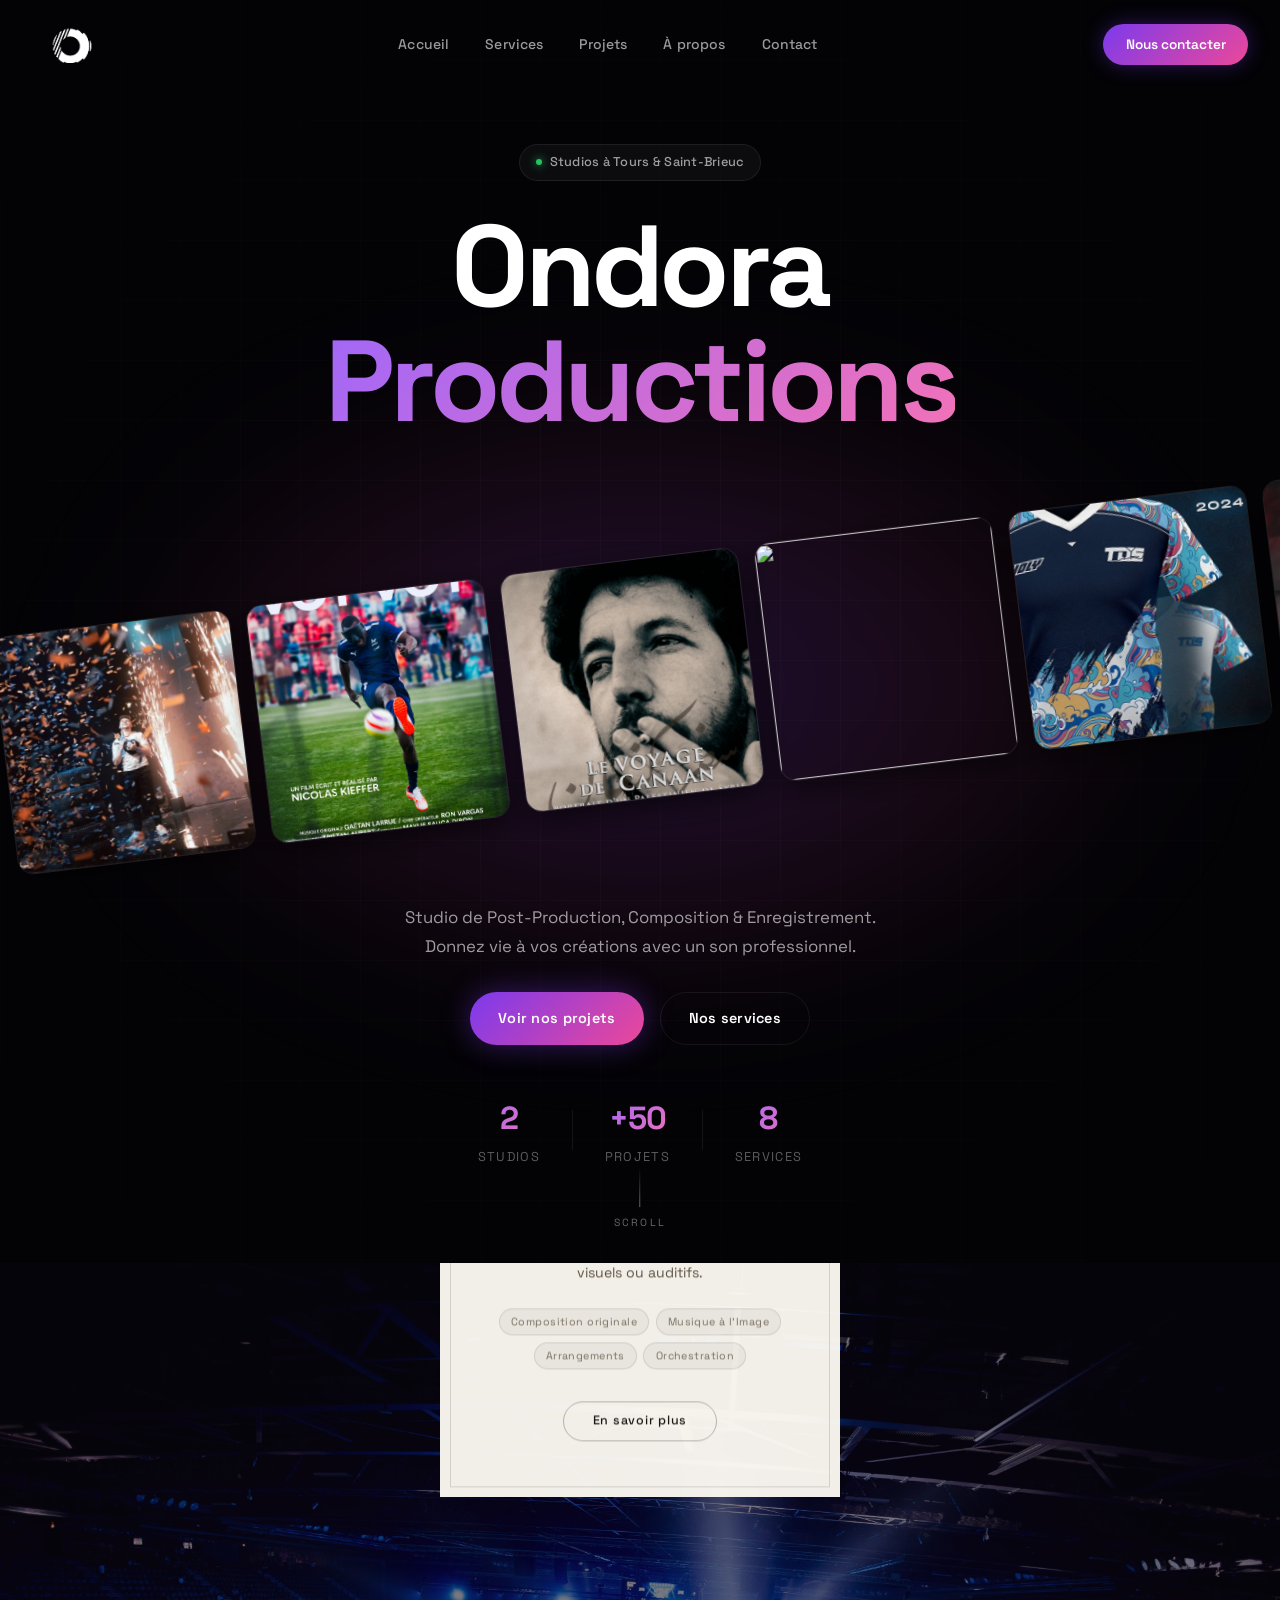
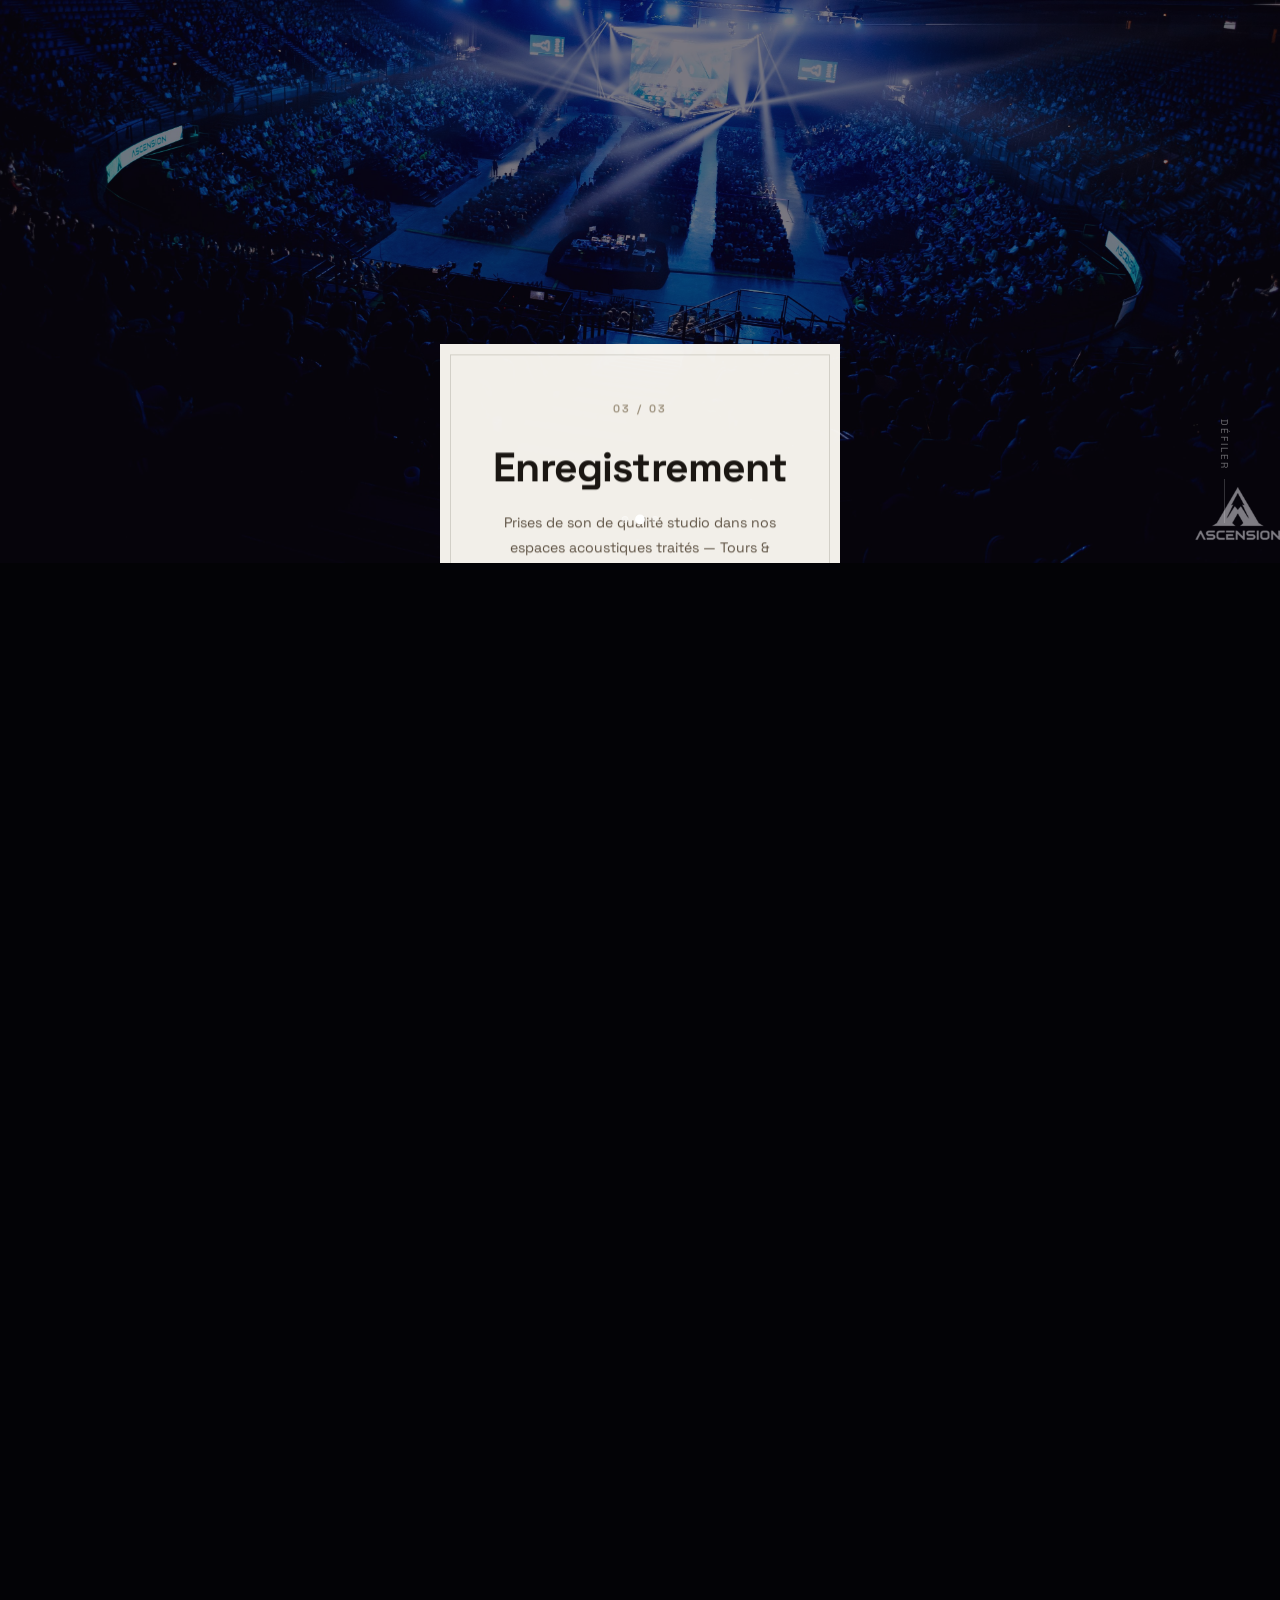
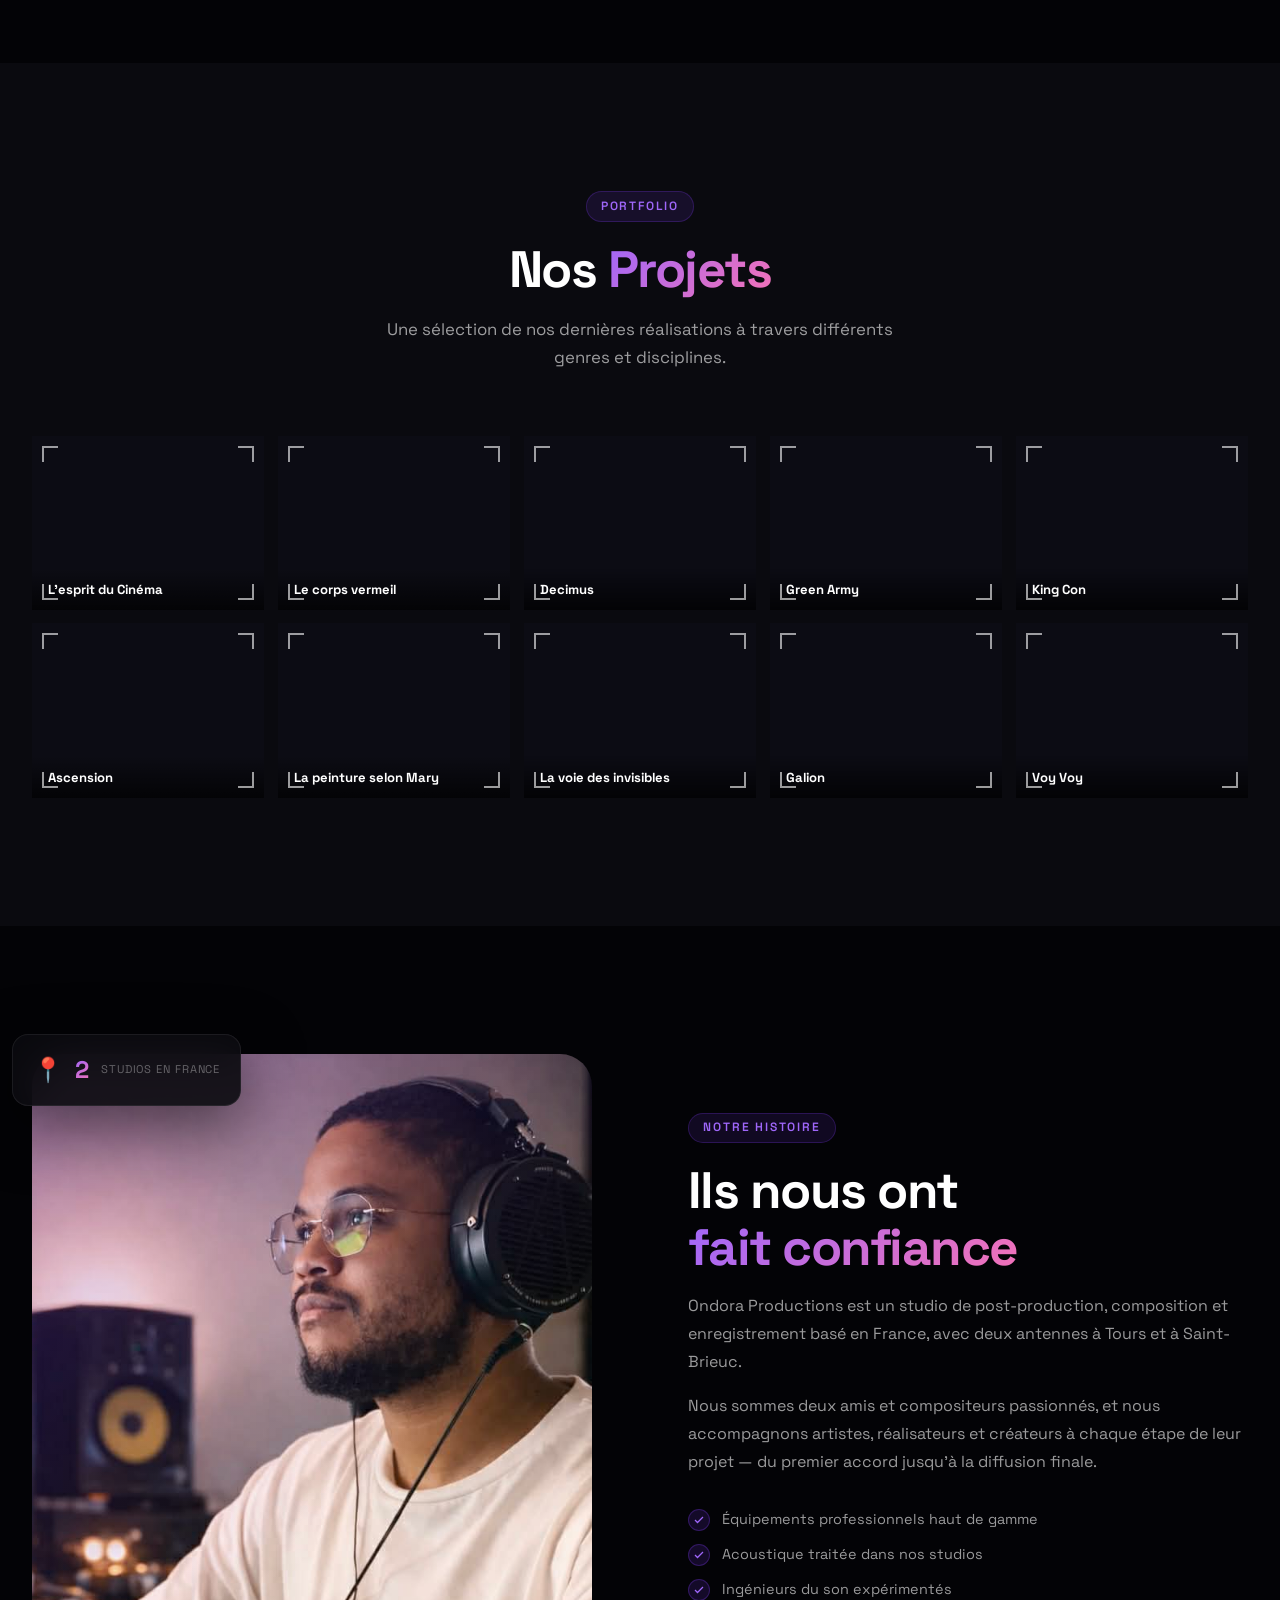
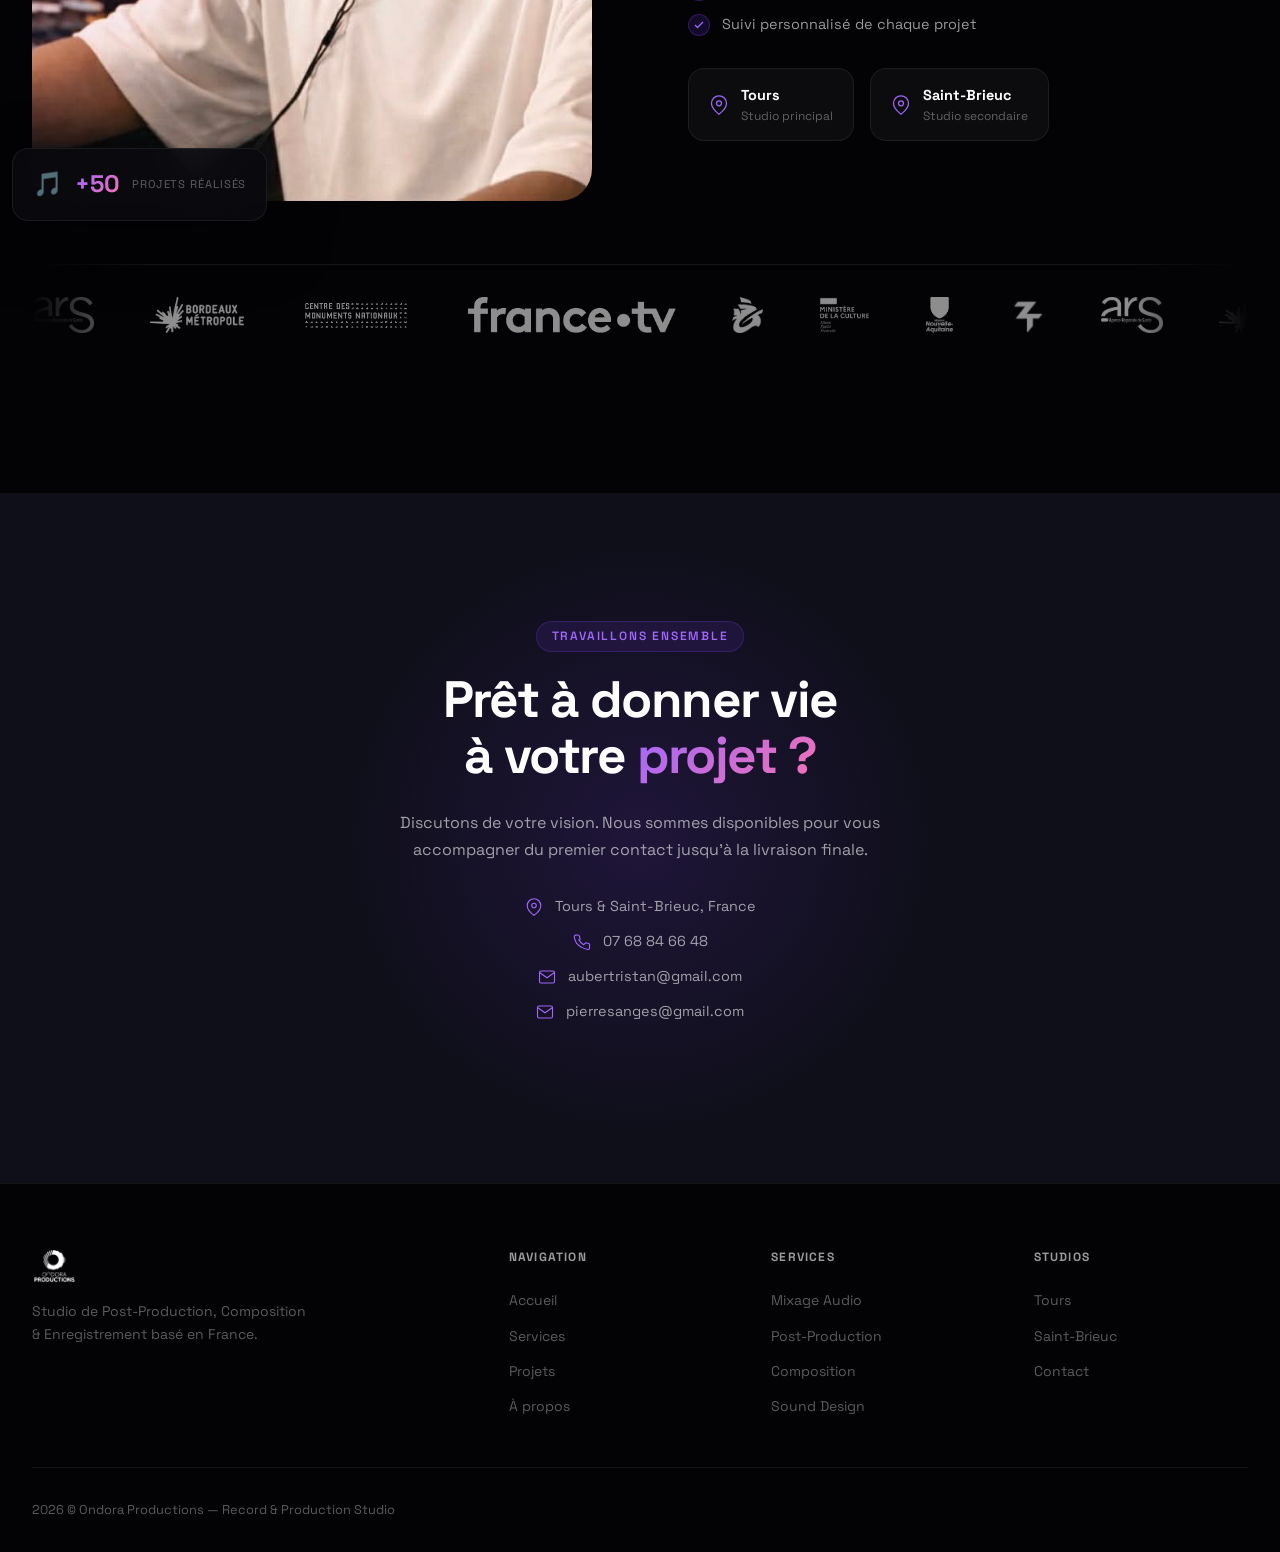
==== ondora-refonte/index.html @ 94aab287 "Increase hero h1 title size (clamp 3rem→3.8rem / 6rem→8rem) https://claude.ai/code/session_01SSAkNpz" ====
<!DOCTYPE html>
<html lang="fr">
<head>
  <meta charset="UTF-8" />
  <meta name="viewport" content="width=device-width, initial-scale=1.0" />
  <title>Ondora Productions — Studio d'enregistrement & Post-production</title>
  <link rel="icon" href="images/logo.png" />
  <link rel="preconnect" href="https://fonts.googleapis.com" />
  <link rel="preconnect" href="https://fonts.gstatic.com" crossorigin />
  <link href="https://fonts.googleapis.com/css2?family=Inter:wght@300;400;500;600;700;800;900&family=Space+Grotesk:wght@300;400;500;600;700&display=swap" rel="stylesheet" />
  <link rel="stylesheet" href="style.css" />
</head>
<body>

  <!-- ═══════════════════ NAVIGATION ═══════════════════ -->
  <nav class="navbar" id="navbar">
    <div class="nav-container">
      <a href="#" class="nav-logo">
        <img src="images/logo.png" alt="Ondora Productions" />
      </a>
      <ul class="nav-links">
        <li><a href="#accueil">Accueil</a></li>
        <li><a href="#services">Services</a></li>
        <li><a href="#projets">Projets</a></li>
        <li><a href="#propos">À propos</a></li>
        <li><a href="#contact">Contact</a></li>
      </ul>
      <a href="#contact" class="nav-cta">Nous contacter</a>
      <button class="nav-toggle" id="navToggle" aria-label="Menu">
        <span></span><span></span><span></span>
      </button>
    </div>
  </nav>

  <!-- ═══════════════════ HERO ═══════════════════ -->
  <section class="hero" id="accueil">
    <div class="hero-bg">
      <div class="hero-glow"></div>
      <div class="hero-grid"></div>
    </div>

    <!-- Titre centré en haut -->
    <div class="hero-top">
      <div class="hero-badge">
        <span class="badge-dot"></span>
        Studios à Tours &amp; Saint-Brieuc
      </div>
      <h1 class="hero-title">
        Ondora <span class="gradient-text">Productions</span>
      </h1>
    </div>

    <!-- Bandeau pochettes diagonal pleine largeur -->
    <div class="hero-albums-outer">
      <div class="hero-albums-inner" id="heroAlbumsInner">
        <div class="albums-row">
          <div class="albums-track albums-track--left">
            <div class="album-thumb"><img src="images/OndoraPochette2.webp" alt="" /></div>
            <div class="album-thumb"><img src="images/OndoraPochette3.jpg" alt="" /></div>
            <div class="album-thumb"><img src="images/OndoraPochette4.jpg" alt="" /></div>
            <div class="album-thumb"><img src="images/OndoraPochette5.jpg" alt="" /></div>
            <div class="album-thumb"><img src="images/OndoraPochette6.webp" alt="" /></div>
            <div class="album-thumb"><img src="images/OndoraPochette7.png" alt="" /></div>
            <div class="album-thumb"><img src="images/OndoraPochette8.png" alt="" /></div>
            <div class="album-thumb"><img src="images/OndoraPochette9.png" alt="" /></div>
            <div class="album-thumb"><img src="images/OndoraPochette10.jpg" alt="" /></div>
            <div class="album-thumb"><img src="images/OndoraPochette11.jpg" alt="" /></div>
            <div class="album-thumb"><img src="images/OndoraPochette12.jpg" alt="" /></div>
            <!-- Duplication pour boucle infinie -->
            <div class="album-thumb" aria-hidden="true"><img src="images/OndoraPochette2.webp" alt="" /></div>
            <div class="album-thumb" aria-hidden="true"><img src="images/OndoraPochette3.jpg" alt="" /></div>
            <div class="album-thumb" aria-hidden="true"><img src="images/OndoraPochette4.jpg" alt="" /></div>
            <div class="album-thumb" aria-hidden="true"><img src="images/OndoraPochette5.jpg" alt="" /></div>
            <div class="album-thumb" aria-hidden="true"><img src="images/OndoraPochette6.webp" alt="" /></div>
            <div class="album-thumb" aria-hidden="true"><img src="images/OndoraPochette7.png" alt="" /></div>
            <div class="album-thumb" aria-hidden="true"><img src="images/OndoraPochette8.png" alt="" /></div>
            <div class="album-thumb" aria-hidden="true"><img src="images/OndoraPochette9.png" alt="" /></div>
            <div class="album-thumb" aria-hidden="true"><img src="images/OndoraPochette10.jpg" alt="" /></div>
            <div class="album-thumb" aria-hidden="true"><img src="images/OndoraPochette11.jpg" alt="" /></div>
            <div class="album-thumb" aria-hidden="true"><img src="images/OndoraPochette12.jpg" alt="" /></div>
          </div>
        </div>
      </div>
    </div>

    <!-- Description + CTA en bas -->
    <div class="hero-bottom">
      <p class="hero-desc">
        Studio de Post-Production, Composition &amp; Enregistrement.<br />
        Donnez vie à vos créations avec un son professionnel.
      </p>
      <div class="hero-actions">
        <a href="#projets" class="btn btn--primary">Voir nos projets</a>
        <a href="#services" class="btn btn--ghost">Nos services</a>
      </div>
      <div class="hero-stats">
        <div class="stat">
          <span class="stat-num">2</span>
          <span class="stat-label">Studios</span>
        </div>
        <div class="stat-divider"></div>
        <div class="stat">
          <span class="stat-num">+50</span>
          <span class="stat-label">Projets</span>
        </div>
        <div class="stat-divider"></div>
        <div class="stat">
          <span class="stat-num">8</span>
          <span class="stat-label">Services</span>
        </div>
      </div>
    </div>

    <div class="hero-scroll-hint">
      <div class="scroll-line"></div>
      <span>Scroll</span>
    </div>
  </section>

  <!-- ═══════════════════ SERVICES ═══════════════════ -->
  <!-- Zone de scroll : 4 × 100vh pour 3 slides -->
  <div class="services-scroll-zone" id="servicesScrollZone">
    <section class="services" id="services">

      <!-- Fond plein écran (image de studio) -->
      <div class="services-bg">
        <img src="images/F9rgp9OW8AASeur.jfif" alt="Studio Ondora"
             onerror="this.src='images/ekko-studio.png'" />
      </div>

      <!-- Texte fantôme — nom de la section courante -->
      <div class="services-ghost" id="servicesGhost">Post-Production</div>

      <!-- Cartes verticales -->
      <div class="svc-cards-wrap">

        <!-- Carte 01 — Post-Production -->
        <article class="svc-card">
          <div class="svc-card-frame">
            <span class="svc-card-num">01 / 03</span>
            <h3 class="svc-card-title">Post-Production</h3>
            <p class="svc-card-desc">Mixage, mastering et finalisation sonore. Chaque fréquence travaillée pour un résultat professionnel et immersif.</p>
            <div class="svc-card-tags">
              <span>Mixage Audio</span>
              <span>Mastering</span>
              <span>Sound Design</span>
              <span>Montage Son</span>
            </div>
            <a href="#contact" class="svc-card-btn">En savoir plus</a>
          </div>
        </article>

        <!-- Carte 02 — Composition -->
        <article class="svc-card">
          <div class="svc-card-frame">
            <span class="svc-card-num">02 / 03</span>
            <h3 class="svc-card-title">Composition</h3>
            <p class="svc-card-desc">Musiques originales, arrangements et création sonore au service de vos projets visuels ou auditifs.</p>
            <div class="svc-card-tags">
              <span>Composition originale</span>
              <span>Musique à l'Image</span>
              <span>Arrangements</span>
              <span>Orchestration</span>
            </div>
            <a href="#contact" class="svc-card-btn">En savoir plus</a>
          </div>
        </article>

        <!-- Carte 03 — Enregistrement -->
        <article class="svc-card">
          <div class="svc-card-frame">
            <span class="svc-card-num">03 / 03</span>
            <h3 class="svc-card-title">Enregistrement</h3>
            <p class="svc-card-desc">Prises de son de qualité studio dans nos espaces acoustiques traités — Tours &amp; Saint-Brieuc.</p>
            <div class="svc-card-tags">
              <span>Prise de son</span>
              <span>Direction artistique</span>
              <span>Studio Tours</span>
              <span>Studio Saint-Brieuc</span>
            </div>
            <a href="#contact" class="svc-card-btn">En savoir plus</a>
          </div>
        </article>

      </div><!-- /.svc-cards-wrap -->

      <!-- Dots de navigation -->
      <div class="svc-nav-dots">
        <span class="svc-dot active"></span>
        <span class="svc-dot"></span>
        <span class="svc-dot"></span>
      </div>

      <!-- Scroll hint -->
      <div class="svc-scroll-hint" id="svcScrollHint">
        <span>Défiler</span>
        <div class="svc-scroll-hint-line"></div>
      </div>

    </section>
  </div><!-- /.services-scroll-zone -->

  <!-- ═══════════════════ PROJETS ═══════════════════ -->
  <section class="projets" id="projets">
    <div class="container">
      <div class="section-header">
        <span class="section-tag">Portfolio</span>
        <h2 class="section-title">Nos <span class="gradient-text">Projets</span></h2>
        <p class="section-desc">Une sélection de nos dernières réalisations à travers différents genres et disciplines.</p>
      </div>

      <div class="projets-grid" id="projetsGrid">
        <!-- Cartes chargées dynamiquement depuis projects.json -->
      </div>
    </div>
  </section>

  <!-- ═══════════════════ PANEL PROJET ═══════════════════ -->
  <div class="pj-panel" id="pjPanel" role="dialog" aria-modal="true">
    <div class="pj-panel-backdrop" id="pjPanelBackdrop"></div>
    <div class="pj-panel-box" id="pjPanelBox">
      <span class="pj-br pj-br--tl"></span><span class="pj-br pj-br--tr"></span>
      <span class="pj-br pj-br--bl"></span><span class="pj-br pj-br--br"></span>
      <div class="pj-panel-inner">
        <div class="pj-panel-video">
          <iframe id="pjIframe" src="" frameborder="0"
            allow="autoplay; fullscreen; picture-in-picture" allowfullscreen></iframe>
        </div>
        <div class="pj-panel-info">
          <h3 id="pjTitle"></h3>
          <ul class="pj-meta" id="pjMeta"></ul>
          <p id="pjDesc"></p>
          <button id="pjClose" class="pj-close" aria-label="Fermer">
            <svg viewBox="0 0 24 24" fill="none" stroke="currentColor" stroke-width="2">
              <path d="M18 6L6 18M6 6l12 12"/>
            </svg>
            Fermer
          </button>
        </div>
      </div>
    </div>
  </div>

  <!-- ═══════════════════ À PROPOS ═══════════════════ -->
  <section class="apropos" id="propos">
    <div class="container">
      <div class="apropos-inner">
        <div class="apropos-visual">
          <div class="apropos-visual-tilt" id="aproposTilt">
            <div class="apropos-img-wrap">
              <img src="images/Ekkorecrop.jfif" alt="Studio Ondora" />
              <div class="apropos-img-glow"></div>
            </div>
            <div class="apropos-card floating-card">
              <div class="floating-card-icon">🎵</div>
              <span class="floating-card-num">+50</span>
              <span class="floating-card-label">Projets réalisés</span>
            </div>
            <div class="apropos-card floating-card floating-card--2">
              <div class="floating-card-icon">📍</div>
              <span class="floating-card-num">2</span>
              <span class="floating-card-label">Studios en France</span>
            </div>
          </div>
        </div>

        <div class="apropos-content">
          <span class="section-tag">Notre histoire</span>
          <h2 class="section-title">Ils nous ont<br /><span class="gradient-text">fait confiance</span></h2>
          <p class="apropos-text">
            Ondora Productions est un studio de post-production, composition et enregistrement basé en France, avec deux antennes à Tours et à Saint-Brieuc.
          </p>
          <p class="apropos-text">
            Nous sommes deux amis et compositeurs passionnés, et nous accompagnons artistes, réalisateurs et créateurs à chaque étape de leur projet — du premier accord jusqu'à la diffusion finale.
          </p>

          <div class="apropos-features">
            <div class="apropos-feature">
              <div class="feature-check">
                <svg viewBox="0 0 24 24" fill="none" stroke="currentColor" stroke-width="2.5">
                  <polyline points="20 6 9 17 4 12"/>
                </svg>
              </div>
              <span>Équipements professionnels haut de gamme</span>
            </div>
            <div class="apropos-feature">
              <div class="feature-check">
                <svg viewBox="0 0 24 24" fill="none" stroke="currentColor" stroke-width="2.5">
                  <polyline points="20 6 9 17 4 12"/>
                </svg>
              </div>
              <span>Acoustique traitée dans nos studios</span>
            </div>
            <div class="apropos-feature">
              <div class="feature-check">
                <svg viewBox="0 0 24 24" fill="none" stroke="currentColor" stroke-width="2.5">
                  <polyline points="20 6 9 17 4 12"/>
                </svg>
              </div>
              <span>Ingénieurs du son expérimentés</span>
            </div>
            <div class="apropos-feature">
              <div class="feature-check">
                <svg viewBox="0 0 24 24" fill="none" stroke="currentColor" stroke-width="2.5">
                  <polyline points="20 6 9 17 4 12"/>
                </svg>
              </div>
              <span>Suivi personnalisé de chaque projet</span>
            </div>
          </div>

          <div class="studios-badges">
            <div class="studio-badge">
              <svg viewBox="0 0 24 24" fill="none" stroke="currentColor" stroke-width="1.5">
                <path d="M21 10c0 7-9 13-9 13s-9-6-9-13a9 9 0 0 1 18 0z"/>
                <circle cx="12" cy="10" r="3"/>
              </svg>
              <div>
                <strong>Tours</strong>
                <span>Studio principal</span>
              </div>
            </div>
            <div class="studio-badge">
              <svg viewBox="0 0 24 24" fill="none" stroke="currentColor" stroke-width="1.5">
                <path d="M21 10c0 7-9 13-9 13s-9-6-9-13a9 9 0 0 1 18 0z"/>
                <circle cx="12" cy="10" r="3"/>
              </svg>
              <div>
                <strong>Saint-Brieuc</strong>
                <span>Studio secondaire</span>
              </div>
            </div>
          </div>
        </div>
      </div>

      <!-- Bandeau logos partenaires -->
      <div class="partenaires">
        <div class="partenaires-track">
          <img src="images/ARS.png"                                    alt="ARS" />
          <img src="images/bordeaux_metropole_white_text.png"          alt="Bordeaux Métropole" />
          <img src="images/centre monument nationnaux.png"             alt="Centre des Monuments Nationaux" />
          <img src="images/FranceTV_france_white (1).png"              alt="France TV" />
          <img src="images/Galions.png"                                alt="Galions" />
          <img src="images/ministrere de la culture.png"               alt="Ministère de la Culture" />
          <img src="images/nouvelleaquitaine_white_text.png"           alt="Nouvelle-Aquitaine" />
          <img src="images/ZeratoR.png"                                alt="ZeratoR" />
          <!-- Doublon pour la boucle infinie -->
          <img src="images/ARS.png"                                    alt="ARS" aria-hidden="true" />
          <img src="images/bordeaux_metropole_white_text.png"          alt="Bordeaux Métropole" aria-hidden="true" />
          <img src="images/centre monument nationnaux.png"             alt="Centre des Monuments Nationaux" aria-hidden="true" />
          <img src="images/FranceTV_france_white (1).png"              alt="France TV" aria-hidden="true" />
          <img src="images/Galions.png"                                alt="Galions" aria-hidden="true" />
          <img src="images/ministrere de la culture.png"               alt="Ministère de la Culture" aria-hidden="true" />
          <img src="images/nouvelleaquitaine_white_text.png"           alt="Nouvelle-Aquitaine" aria-hidden="true" />
          <img src="images/ZeratoR.png"                                alt="ZeratoR" aria-hidden="true" />
        </div>
      </div>
    </div>
  </section>

  <!-- ═══════════════════ CONTACT ═══════════════════ -->
  <section class="contact" id="contact">
    <div class="contact-bg">
      <div class="contact-orb"></div>
    </div>
    <div class="container">
      <div class="contact-inner">
        <div class="contact-content contact-content--centered">
          <span class="section-tag">Travaillons ensemble</span>
          <h2 class="section-title">Prêt à donner vie<br />à votre <span class="gradient-text">projet ?</span></h2>
          <p class="contact-desc">Discutons de votre vision. Nous sommes disponibles pour vous accompagner du premier contact jusqu'à la livraison finale.</p>
          <div class="contact-info">
            <div class="contact-item">
              <svg viewBox="0 0 24 24" fill="none" stroke="currentColor" stroke-width="1.5">
                <path d="M21 10c0 7-9 13-9 13s-9-6-9-13a9 9 0 0 1 18 0z"/>
                <circle cx="12" cy="10" r="3"/>
              </svg>
              <span>Tours &amp; Saint-Brieuc, France</span>
            </div>
            <div class="contact-item">
              <svg viewBox="0 0 24 24" fill="none" stroke="currentColor" stroke-width="1.5">
                <path d="M22 16.92v3a2 2 0 0 1-2.18 2 19.79 19.79 0 0 1-8.63-3.07A19.5 19.5 0 0 1 4.69 13.5a19.79 19.79 0 0 1-3.07-8.67A2 2 0 0 1 3.6 2.77l3-.04a2 2 0 0 1 2 1.72c.127.96.361 1.903.7 2.81a2 2 0 0 1-.45 2.11L7.91 9.32a16 16 0 0 0 6.29 6.29l1.86-1.86a2 2 0 0 1 2.11-.45c.907.339 1.85.573 2.81.7A2 2 0 0 1 22 16.92z"/>
              </svg>
              <a href="tel:0768846648">07 68 84 66 48</a>
            </div>
            <div class="contact-item">
              <svg viewBox="0 0 24 24" fill="none" stroke="currentColor" stroke-width="1.5">
                <path d="M4 4h16c1.1 0 2 .9 2 2v12c0 1.1-.9 2-2 2H4c-1.1 0-2-.9-2-2V6c0-1.1.9-2 2-2z"/>
                <polyline points="22,6 12,13 2,6"/>
              </svg>
              <a href="mailto:aubertristan@gmail.com">aubertristan@gmail.com</a>
            </div>
            <div class="contact-item">
              <svg viewBox="0 0 24 24" fill="none" stroke="currentColor" stroke-width="1.5">
                <path d="M4 4h16c1.1 0 2 .9 2 2v12c0 1.1-.9 2-2 2H4c-1.1 0-2-.9-2-2V6c0-1.1.9-2 2-2z"/>
                <polyline points="22,6 12,13 2,6"/>
              </svg>
              <a href="mailto:pierresanges@gmail.com">pierresanges@gmail.com</a>
            </div>
          </div>
        </div>
      </div>
    </div>
  </section>

  <!-- ═══════════════════ FOOTER ═══════════════════ -->
  <footer class="footer">
    <div class="container">
      <div class="footer-top">
        <div class="footer-brand">
          <img src="images/logo.png" alt="Ondora Productions" class="footer-logo" />
          <p>Studio de Post-Production, Composition &amp; Enregistrement basé en France.</p>
        </div>
        <div class="footer-links-group">
          <h4>Navigation</h4>
          <ul>
            <li><a href="#accueil">Accueil</a></li>
            <li><a href="#services">Services</a></li>
            <li><a href="#projets">Projets</a></li>
            <li><a href="#propos">À propos</a></li>
          </ul>
        </div>
        <div class="footer-links-group">
          <h4>Services</h4>
          <ul>
            <li><a href="#services">Mixage Audio</a></li>
            <li><a href="#services">Post-Production</a></li>
            <li><a href="#services">Composition</a></li>
            <li><a href="#services">Sound Design</a></li>
          </ul>
        </div>
        <div class="footer-links-group">
          <h4>Studios</h4>
          <ul>
            <li><a href="#contact">Tours</a></li>
            <li><a href="#contact">Saint-Brieuc</a></li>
            <li><a href="#contact">Contact</a></li>
          </ul>
        </div>
      </div>
      <div class="footer-bottom">
        <p>2026 &copy; Ondora Productions — Record &amp; Production Studio</p>
      </div>
    </div>
  </footer>

  <script src="script.js"></script>
</body>
</html>
---- ondora-refonte/style.css ----
/* ═══════════════════════════════════════════════════════
   ONDORA PRODUCTIONS — REFONTE VISUELLE
   Style inspiré de toolost.com
   ═══════════════════════════════════════════════════════ */

/* ─── Reset & Variables ─── */
*, *::before, *::after {
  box-sizing: border-box;
  margin: 0;
  padding: 0;
}

:root {
  --purple-1: #7c3aed;
  --purple-2: #9f67fa;
  --purple-3: #c084fc;
  --pink-1: #ec4899;
  --pink-2: #f472b6;
  --bg-0: #030306;
  --bg-1: #0a0a0f;
  --bg-2: #0f0f1a;
  --bg-3: #14142a;
  --card-bg: rgba(255,255,255,0.04);
  --card-border: rgba(255,255,255,0.07);
  --text-primary: #ffffff;
  --text-secondary: rgba(255,255,255,0.6);
  --text-muted: rgba(255,255,255,0.35);
  --gradient-main: linear-gradient(135deg, var(--purple-1), var(--pink-1));
  --gradient-text: linear-gradient(135deg, var(--purple-2) 0%, var(--pink-2) 100%);
  --radius-sm: 8px;
  --radius-md: 16px;
  --radius-lg: 24px;
  --radius-xl: 32px;
  --transition: 0.3s cubic-bezier(0.4, 0, 0.2, 1);
  --font-main: 'Space Grotesk', 'Inter', sans-serif;
}

html {
  scroll-behavior: smooth;
  font-size: 16px;
  background-color: #030306;
}

body {
  font-family: var(--font-main);
  background-color: var(--bg-0);
  color: var(--text-primary);
  line-height: 1.6;
  overflow-x: hidden;
  -webkit-font-smoothing: antialiased;
}

img {
  max-width: 100%;
  display: block;
}

a {
  color: inherit;
  text-decoration: none;
}

ul {
  list-style: none;
}

.container {
  width: 100%;
  max-width: 1280px;
  margin: 0 auto;
  padding: 0 2rem;
}

/* ─── Typography Utilities ─── */
.gradient-text {
  background: var(--gradient-text);
  -webkit-background-clip: text;
  -webkit-text-fill-color: transparent;
  background-clip: text;
}

/* ─── Section Headers ─── */
.section-tag {
  display: inline-block;
  font-size: 0.75rem;
  font-weight: 600;
  letter-spacing: 0.15em;
  text-transform: uppercase;
  color: var(--purple-2);
  background: rgba(124, 58, 237, 0.12);
  border: 1px solid rgba(124, 58, 237, 0.25);
  padding: 0.3rem 0.9rem;
  border-radius: 100px;
  margin-bottom: 1.25rem;
}

.section-title {
  font-size: clamp(2rem, 4vw, 3.25rem);
  font-weight: 800;
  line-height: 1.1;
  letter-spacing: -0.03em;
  margin-bottom: 1rem;
}

.section-desc {
  font-size: 1.05rem;
  color: var(--text-secondary);
  max-width: 560px;
  line-height: 1.7;
}

.section-header {
  text-align: center;
  margin-bottom: 4rem;
}

.section-header .section-desc {
  margin: 0 auto;
}

/* ─── Buttons ─── */
.btn {
  display: inline-flex;
  align-items: center;
  gap: 0.5rem;
  font-family: var(--font-main);
  font-size: 0.9rem;
  font-weight: 600;
  letter-spacing: 0.02em;
  padding: 0.85rem 1.75rem;
  border-radius: 100px;
  cursor: pointer;
  transition: var(--transition);
  border: none;
  text-decoration: none;
}

.btn--primary {
  background: var(--gradient-main);
  color: #fff;
  box-shadow: 0 0 30px rgba(124,58,237,0.4);
}

.btn--primary:hover {
  transform: translateY(-2px);
  box-shadow: 0 0 50px rgba(124,58,237,0.6);
}

.btn--ghost {
  background: transparent;
  color: var(--text-primary);
  border: 1px solid var(--card-border);
}

.btn--ghost:hover {
  background: var(--card-bg);
  border-color: rgba(255,255,255,0.15);
  transform: translateY(-2px);
}

.btn--full {
  width: 100%;
  justify-content: center;
}


/* ═══════════════════════════════════════════════════════
   NAVBAR
   ═══════════════════════════════════════════════════════ */
.navbar {
  position: fixed;
  top: 0;
  left: 0;
  right: 0;
  z-index: 1000;
  padding: 1.5rem 0;
  background: transparent;
  border-bottom: 1px solid transparent;
  transition: background 0.4s ease, padding 0.4s ease, border-color 0.4s ease;
}

.navbar.scrolled {
  background: rgba(3, 3, 6, 0.85);
  backdrop-filter: blur(20px);
  -webkit-backdrop-filter: blur(20px);
  padding: 1rem 0;
  border-bottom: 1px solid var(--card-border);
}

.nav-container {
  max-width: 1280px;
  margin: 0 auto;
  padding: 0 2rem;
  display: flex;
  align-items: center;
  gap: 2rem;
}

/* Crop le logo pour ne montrer que le cercle (sans le texte "ONDORA PRODUCTIONS") */
.nav-logo {
  overflow: hidden;
  height: 38px;
  display: inline-flex;
  align-items: flex-start;
}

.nav-logo img {
  height: 64px;
  width: auto;
  object-fit: contain;
  object-position: top center;
  display: block;
  flex-shrink: 0;
}

.nav-links {
  display: flex;
  align-items: center;
  gap: 0.25rem;
  margin: 0 auto;
}

.nav-links a {
  display: block;
  font-size: 0.875rem;
  font-weight: 500;
  color: var(--text-secondary);
  padding: 0.5rem 1rem;
  border-radius: 100px;
  transition: var(--transition);
  letter-spacing: 0.01em;
}

.nav-links a:hover {
  color: var(--text-primary);
  background: var(--card-bg);
}

.nav-cta {
  display: inline-flex;
  align-items: center;
  font-size: 0.85rem;
  font-weight: 600;
  color: #fff;
  background: var(--gradient-main);
  padding: 0.6rem 1.4rem;
  border-radius: 100px;
  transition: var(--transition);
  white-space: nowrap;
  box-shadow: 0 0 20px rgba(124,58,237,0.35);
}

.nav-cta:hover {
  transform: translateY(-1px);
  box-shadow: 0 0 35px rgba(124,58,237,0.55);
}

.nav-toggle {
  display: none;
  flex-direction: column;
  gap: 5px;
  background: none;
  border: none;
  cursor: pointer;
  padding: 4px;
}

.nav-toggle span {
  display: block;
  width: 24px;
  height: 2px;
  background: var(--text-primary);
  border-radius: 2px;
  transition: var(--transition);
}


/* ═══════════════════════════════════════════════════════
   HERO — Layout inspiré toolost.com
   Titre haut → grille albums perspective → desc+CTA bas
   ═══════════════════════════════════════════════════════ */
.hero {
  position: relative;
  min-height: 100vh;
  display: flex;
  flex-direction: column;
  align-items: center;
  overflow: hidden;
  background: var(--bg-0);
}

.hero-bg {
  position: absolute;
  inset: 0;
  z-index: 0;
  pointer-events: none;
}

/* Lueur ambiante centrale */
.hero-glow {
  position: absolute;
  bottom: 20%;
  left: 50%;
  transform: translateX(-50%);
  width: 1100px;
  height: 650px;
  background: radial-gradient(
    ellipse at center,
    rgba(124, 58, 237, 0.22) 0%,
    rgba(236, 72, 153, 0.1) 45%,
    transparent 70%
  );
  filter: blur(80px);
}

.hero-grid {
  position: absolute;
  inset: 0;
  background-image:
    linear-gradient(rgba(255,255,255,0.02) 1px, transparent 1px),
    linear-gradient(90deg, rgba(255,255,255,0.02) 1px, transparent 1px);
  background-size: 60px 60px;
  mask-image: radial-gradient(ellipse 80% 80% at 50% 50%, black 20%, transparent 100%);
}

/* ── Bloc titre (haut du hero) ── */
.hero-top {
  position: relative;
  z-index: 2;
  text-align: center;
  padding: 9rem 2rem 2.5rem;
  max-width: 900px;
  width: 100%;
}

.hero-badge {
  display: inline-flex;
  align-items: center;
  gap: 0.5rem;
  font-size: 0.8rem;
  font-weight: 500;
  color: var(--text-secondary);
  background: var(--card-bg);
  border: 1px solid var(--card-border);
  padding: 0.45rem 1rem;
  border-radius: 100px;
  margin-bottom: 1.75rem;
  letter-spacing: 0.02em;
}

.badge-dot {
  width: 6px;
  height: 6px;
  background: #22c55e;
  border-radius: 50%;
  box-shadow: 0 0 8px #22c55e;
  animation: pulse 2s ease-in-out infinite;
}

@keyframes pulse {
  0%, 100% { opacity: 1; box-shadow: 0 0 8px #22c55e; }
  50% { opacity: 0.6; box-shadow: 0 0 16px #22c55e; }
}

.hero-title {
  font-size: clamp(3.8rem, 9vw, 8rem);
  font-weight: 900;
  line-height: 1.0;
  letter-spacing: -0.04em;
}

/* ── Bandeau pochettes diagonal (pleine largeur) ── */
.hero-albums-outer {
  position: relative;
  z-index: 1;
  width: 100%;
  padding: 5rem 0;
}

.hero-albums-inner {
  transform: rotate(-7deg) perspective(1400px);
  transform-origin: center center;
  display: flex;
  flex-direction: column;
  gap: 0;
  padding: 0;
  will-change: transform;
}

.albums-row {
  overflow: visible;
  width: 100%;
}

.albums-track {
  display: flex;
  gap: 16px;
  width: max-content;
}

.albums-track--left {
  animation: albumsLeft 36s linear infinite;
}

@keyframes albumsLeft {
  0%   { transform: translateX(0); }
  100% { transform: translateX(-50%); }
}

.album-thumb {
  flex-shrink: 0;
  width: 240px;
  height: 240px;
  border-radius: 16px;
  overflow: hidden;
  border: 1px solid rgba(255,255,255,0.1);
  box-shadow: 0 8px 32px rgba(0,0,0,0.65);
}

.album-thumb img {
  width: 100%;
  height: 100%;
  object-fit: cover;
  display: block;
}

/* Dégradés de masque gauche / droite */
.albums-overlay {
  position: absolute;
  pointer-events: none;
  z-index: 10;
}

.albums-overlay--left {
  top: 0; bottom: 0; left: 0;
  width: 280px;
  background: linear-gradient(to right, var(--bg-0) 20%, transparent);
}

.albums-overlay--right {
  top: 0; bottom: 0; right: 0;
  width: 280px;
  background: linear-gradient(to left, var(--bg-0) 20%, transparent);
}

/* ── Bloc desc + CTA (bas du hero) ── */
.hero-bottom {
  position: relative;
  z-index: 2;
  text-align: center;
  padding: 1.5rem 2rem 6rem;
  max-width: 680px;
  width: 100%;
}

.hero-desc {
  font-size: 1.05rem;
  color: var(--text-secondary);
  line-height: 1.7;
  margin-bottom: 2rem;
}

.hero-actions {
  display: flex;
  justify-content: center;
  gap: 1rem;
  flex-wrap: wrap;
  margin-bottom: 3rem;
}

.hero-stats {
  display: flex;
  align-items: center;
  justify-content: center;
  gap: 2rem;
}

.stat {
  text-align: center;
}

.stat-num {
  display: block;
  font-size: 2rem;
  font-weight: 800;
  background: var(--gradient-text);
  -webkit-background-clip: text;
  -webkit-text-fill-color: transparent;
  background-clip: text;
  letter-spacing: -0.03em;
}

.stat-label {
  display: block;
  font-size: 0.8rem;
  color: var(--text-muted);
  text-transform: uppercase;
  letter-spacing: 0.1em;
  margin-top: 0.2rem;
}

.stat-divider {
  width: 1px;
  height: 40px;
  background: var(--card-border);
}

.hero-scroll-hint {
  position: absolute;
  bottom: 2rem;
  left: 50%;
  transform: translateX(-50%);
  display: flex;
  flex-direction: column;
  align-items: center;
  gap: 0.5rem;
  opacity: 0.4;
  animation: scrollHint 2s ease-in-out infinite;
}

.scroll-line {
  width: 1px;
  height: 40px;
  background: linear-gradient(to bottom, transparent, var(--text-primary));
}

.hero-scroll-hint span {
  font-size: 0.65rem;
  letter-spacing: 0.2em;
  text-transform: uppercase;
  color: var(--text-primary);
}

@keyframes scrollHint {
  0%, 100% { transform: translateX(-50%) translateY(0); opacity: 0.4; }
  50% { transform: translateX(-50%) translateY(8px); opacity: 0.7; }
}


/* ═══════════════════════════════════════════════════════
   SERVICES — Carousel scroll-driven
   ═══════════════════════════════════════════════════════ */

/* ─── Services — Style Resort Kaskady ─── */

.services-scroll-zone {
  position: relative;
  height: calc(100vh * 4);
}

/* Section sticky plein écran */
.services {
  position: sticky;
  top: 0;
  height: 100vh;
  overflow: hidden;
}

/* Fond d'image plein écran */
.services-bg {
  position: absolute;
  inset: 0;
  z-index: 0;
}

.services-bg img {
  width: 100%;
  height: 100%;
  object-fit: cover;
  object-position: center;
}

.services-bg::after {
  content: '';
  position: absolute;
  inset: 0;
  background: rgba(8, 4, 18, 0.52);
}

/* Grand texte fantôme — nom de la slide courante */
.services-ghost {
  position: absolute;
  inset: 0;
  z-index: 1;
  display: flex;
  align-items: center;
  justify-content: center;
  font-size: clamp(5rem, 14vw, 13rem);
  font-weight: 900;
  letter-spacing: -0.04em;
  white-space: nowrap;
  color: rgba(255, 255, 255, 0.07);
  pointer-events: none;
  user-select: none;
  transition: opacity 0.25s ease;
}

/* Zone de positionnement des cartes */
.svc-cards-wrap {
  position: absolute;
  inset: 0;
  z-index: 2;
  overflow: hidden;
  display: flex;
  align-items: center;
  justify-content: center;
}

/* Carte individuelle — translateY géré par JS */
.svc-card {
  position: absolute;
  width: clamp(300px, 32vw, 400px);
  will-change: transform;
}

/* Fond crème + cadre intérieur (effet tableau encadré) */
.svc-card-frame {
  background: rgba(250, 247, 241, 0.97);
  color: #1a1612;
  text-align: center;
  padding: 3.5rem 2.75rem;
  position: relative;
}

.svc-card-frame::before {
  content: '';
  position: absolute;
  inset: 10px;
  border: 1px solid rgba(30, 20, 10, 0.15);
  pointer-events: none;
}

.svc-card-num {
  display: block;
  font-size: 0.68rem;
  font-weight: 600;
  letter-spacing: 0.22em;
  text-transform: uppercase;
  color: #9a8e7a;
  margin-bottom: 1.75rem;
}

.svc-card-title {
  font-size: clamp(1.8rem, 3.2vw, 2.6rem);
  font-weight: 700;
  line-height: 1.1;
  letter-spacing: -0.02em;
  color: #1a1612;
  margin-bottom: 1.25rem;
}

.svc-card-desc {
  font-size: 0.88rem;
  line-height: 1.75;
  color: #5c5041;
  max-width: 280px;
  margin: 0 auto 1.5rem;
}

.svc-card-tags {
  display: flex;
  flex-wrap: wrap;
  justify-content: center;
  gap: 0.4rem;
  margin-bottom: 2rem;
}

.svc-card-tags span {
  font-size: 0.67rem;
  letter-spacing: 0.04em;
  color: #7a6e5e;
  background: rgba(0, 0, 0, 0.04);
  border: 1px solid rgba(0, 0, 0, 0.1);
  padding: 0.25rem 0.7rem;
  border-radius: 100px;
}

/* Bouton pill */
.svc-card-btn {
  display: inline-block;
  padding: 0.55rem 1.8rem;
  border: 1px solid rgba(30, 20, 10, 0.28);
  border-radius: 100px;
  font-size: 0.78rem;
  font-weight: 500;
  letter-spacing: 0.06em;
  color: #1a1612;
  text-decoration: none;
  transition: background 0.2s ease, color 0.2s ease, border-color 0.2s ease;
}

.svc-card-btn:hover {
  background: #1a1612;
  color: #faf7f1;
  border-color: #1a1612;
}

/* Dots de navigation */
.svc-nav-dots {
  position: absolute;
  bottom: 2.5rem;
  left: 50%;
  transform: translateX(-50%);
  display: flex;
  gap: 8px;
  z-index: 3;
  align-items: center;
}

.svc-dot {
  width: 7px;
  height: 7px;
  border-radius: 50%;
  background: rgba(255, 255, 255, 0.28);
  border: 1px solid rgba(255, 255, 255, 0.28);
  transition: background 0.3s ease, transform 0.3s ease, border-color 0.3s ease;
}

.svc-dot.active {
  background: white;
  border-color: white;
  transform: scale(1.4);
}

/* Scroll hint vertical droit */
.svc-scroll-hint {
  position: absolute;
  bottom: 2.5rem;
  right: 3rem;
  z-index: 3;
  display: flex;
  flex-direction: column;
  align-items: center;
  gap: 0.6rem;
  transition: opacity 0.4s ease;
}

.svc-scroll-hint span {
  font-size: 0.62rem;
  letter-spacing: 0.2em;
  text-transform: uppercase;
  color: rgba(255, 255, 255, 0.4);
  writing-mode: vertical-rl;
}

.svc-scroll-hint-line {
  width: 1px;
  height: 44px;
  background: rgba(255, 255, 255, 0.18);
  position: relative;
  overflow: hidden;
}

.svc-scroll-hint-line::after {
  content: '';
  position: absolute;
  top: -50%;
  left: 0;
  width: 100%;
  height: 50%;
  background: rgba(255, 255, 255, 0.7);
  animation: svcScrollLine 1.6s ease-in-out infinite;
}

@keyframes svcScrollLine {
  0%   { transform: translateY(0); }
  100% { transform: translateY(300%); }
}


/* ═══════════════════════════════════════════════════════
   PROJETS
   ═══════════════════════════════════════════════════════ */
.projets {
  padding: 8rem 0;
  background: var(--bg-1);
}

/* ── Grille 5 colonnes ── */
.projets-grid {
  display: grid;
  grid-template-columns: repeat(5, 1fr);
  gap: 0.85rem;
}

/* ── Carte projet ── */
.pj-card {
  position: relative;
  aspect-ratio: 4 / 3;
  overflow: hidden;
  cursor: pointer;
  background: #0c0c14;
}

/* Image de fond (thumbnail YouTube) */
.pj-bg {
  position: absolute;
  inset: 0;
  background-size: cover;
  background-position: center;
  transition: transform 0.5s ease;
}

.pj-card:hover .pj-bg {
  transform: scale(1.06);
}

.pj-bg--zoom {
  background-size: 160%;
}

/* Gradient + titre en bas */
.pj-label {
  position: absolute;
  bottom: 0;
  left: 0;
  right: 0;
  padding: 0.85rem 1rem 0.75rem;
  background: linear-gradient(to top, rgba(0,0,0,0.72) 0%, transparent 100%);
  z-index: 2;
}

.pj-label h3 {
  font-size: 0.82rem;
  font-weight: 700;
  color: #fff;
  line-height: 1.2;
  white-space: nowrap;
  overflow: hidden;
  text-overflow: ellipsis;
}

/* ── Crochets (brackets) aux 4 coins ── */
.pj-br {
  position: absolute;
  width: 16px;
  height: 16px;
  z-index: 3;
  transition: transform 0.55s cubic-bezier(0.4, 0, 0.2, 1);
  pointer-events: none;
}

.pj-br--tl {
  top: 10px;
  left: 10px;
  border-top: 2px solid rgba(255, 255, 255, 0.6);
  border-left: 2px solid rgba(255, 255, 255, 0.6);
}

.pj-br--tr {
  top: 10px;
  right: 10px;
  border-top: 2px solid rgba(255, 255, 255, 0.6);
  border-right: 2px solid rgba(255, 255, 255, 0.6);
}

.pj-br--bl {
  bottom: 10px;
  left: 10px;
  border-bottom: 2px solid rgba(255, 255, 255, 0.6);
  border-left: 2px solid rgba(255, 255, 255, 0.6);
}

.pj-br--br {
  bottom: 10px;
  right: 10px;
  border-bottom: 2px solid rgba(255, 255, 255, 0.6);
  border-right: 2px solid rgba(255, 255, 255, 0.6);
}

/* Brackets s'éclaircissent au hover */
.pj-card:hover .pj-br {
  border-color: rgba(255, 255, 255, 1);
}

/* ── Panel vidéo (overlay plein écran) ── */
.pj-panel {
  position: fixed;
  inset: 0;
  z-index: 9000;
  display: flex;
  align-items: center;
  justify-content: center;
  pointer-events: none;
}

.pj-panel.is-open {
  pointer-events: all;
}

.pj-panel-backdrop {
  position: absolute;
  inset: 0;
  background: rgba(3, 3, 8, 0.88);
  backdrop-filter: blur(10px);
  opacity: 0;
  transition: opacity 0.4s ease;
  cursor: pointer;
}

.pj-panel.is-open .pj-panel-backdrop {
  opacity: 1;
}

/* Boîte centrale du panel */
.pj-panel-box {
  position: relative;
  width: 88vw;
  max-width: 980px;
  background: #0e0e18;
  border: 1px solid rgba(255, 255, 255, 0.08);
  z-index: 1;
  transform: scale(0.92);
  opacity: 0;
  transition: transform 0.45s cubic-bezier(0.4, 0, 0.2, 1), opacity 0.35s ease;
}

.pj-panel.is-open .pj-panel-box {
  transform: scale(1);
  opacity: 1;
}

/* Brackets du panel (plus grands, couleur accent) */
.pj-panel-box .pj-br {
  width: 24px;
  height: 24px;
  transition: none;
}

.pj-panel-box .pj-br--tl {
  top: 14px;
  left: 14px;
  border-color: var(--purple-2);
}

.pj-panel-box .pj-br--tr {
  top: 14px;
  right: 14px;
  border-color: var(--purple-2);
}

.pj-panel-box .pj-br--bl {
  bottom: 14px;
  left: 14px;
  border-color: var(--purple-2);
}

.pj-panel-box .pj-br--br {
  bottom: 14px;
  right: 14px;
  border-color: var(--purple-2);
}

/* Layout interne : vidéo (3/5) + info (2/5) */
.pj-panel-inner {
  display: grid;
  grid-template-columns: 3fr 2fr;
  min-height: 380px;
}

.pj-panel-video {
  position: relative;
  background: #000;
}

.pj-panel-video iframe {
  position: absolute;
  inset: 0;
  width: 100%;
  height: 100%;
}

.pj-panel-info {
  padding: 2.5rem 2rem;
  display: flex;
  flex-direction: column;
  justify-content: center;
  gap: 1.25rem;
  border-left: 1px solid rgba(255, 255, 255, 0.06);
}

.pj-panel-info h3 {
  font-size: clamp(1.2rem, 2.2vw, 1.8rem);
  font-weight: 700;
  letter-spacing: -0.02em;
  color: var(--text-primary);
  line-height: 1.2;
}

.pj-meta {
  list-style: none;
  padding: 0;
  margin: 0;
  display: flex;
  flex-direction: column;
  gap: 0.35rem;
}

.pj-meta li {
  display: flex;
  gap: 0.75rem;
  font-size: 0.82rem;
  align-items: baseline;
}

.pj-meta-label {
  color: var(--accent);
  font-weight: 600;
  text-transform: uppercase;
  letter-spacing: 0.06em;
  font-size: 0.72rem;
  min-width: 90px;
  flex-shrink: 0;
}

.pj-meta-value {
  color: var(--text-secondary);
}

.pj-panel-info p {
  font-size: 0.9rem;
  color: var(--text-secondary);
  line-height: 1.7;
}

/* Bouton fermer */
.pj-close {
  display: inline-flex;
  align-items: center;
  gap: 0.5rem;
  margin-top: 0.5rem;
  padding: 0.5rem 1.25rem;
  background: none;
  border: 1px solid rgba(255, 255, 255, 0.18);
  border-radius: 100px;
  color: var(--text-secondary);
  font-size: 0.8rem;
  letter-spacing: 0.06em;
  cursor: pointer;
  transition: border-color 0.2s ease, color 0.2s ease;
  align-self: flex-start;
}

.pj-close:hover {
  border-color: rgba(255, 255, 255, 0.5);
  color: var(--text-primary);
}

.pj-close svg {
  width: 14px;
  height: 14px;
}


/* ── Bandeau partenaires (défilé infini) ── */
.partenaires {
  margin-top: 4rem;
  padding: 2rem 0;
  border-top: 1px solid rgba(255, 255, 255, 0.07);
  overflow: hidden;
  -webkit-mask-image: linear-gradient(to right, transparent 0%, black 10%, black 90%, transparent 100%);
  mask-image: linear-gradient(to right, transparent 0%, black 10%, black 90%, transparent 100%);
}

.partenaires-track {
  display: flex;
  align-items: center;
  gap: 3.5rem;
  width: max-content;
  animation: partnersScroll 28s linear infinite;
}

.partenaires-track:hover {
  animation-play-state: paused;
}

.partenaires-track img {
  height: 36px;
  width: auto;
  object-fit: contain;
  opacity: 0.55;
  filter: brightness(0) invert(1);
  transition: opacity 0.3s ease;
  flex-shrink: 0;
}

.partenaires-track img:hover {
  opacity: 1;
}

@keyframes partnersScroll {
  0%   { transform: translateX(0); }
  100% { transform: translateX(-50%); }
}

/* ═══════════════════════════════════════════════════════
   À PROPOS
   ═══════════════════════════════════════════════════════ */
.apropos {
  padding: 8rem 0;
  background: var(--bg-0);
}

.apropos-inner {
  display: grid;
  grid-template-columns: 1fr 1fr;
  gap: 6rem;
  align-items: center;
}

.apropos-visual {
  position: relative;
}

.apropos-visual-tilt {
  transform-style: preserve-3d;
  transition: transform 0.08s linear;
  will-change: transform;
  position: relative;
}

.apropos-img-wrap {
  position: relative;
  border-radius: var(--radius-xl);
  overflow: hidden;
  aspect-ratio: 3/4;
  transform: translateZ(0px);
}

.apropos-img-wrap img {
  width: 100%;
  height: 100%;
  object-fit: cover;
  object-position: center 5%;
}

.apropos-img-glow {
  position: absolute;
  inset: 0;
  background: linear-gradient(135deg, rgba(124,58,237,0.3) 0%, transparent 60%);
  pointer-events: none;
}

.floating-card {
  position: absolute;
  background: rgba(10,10,15,0.9);
  border: 1px solid var(--card-border);
  backdrop-filter: blur(20px);
  border-radius: var(--radius-md);
  padding: 1rem 1.25rem;
  display: flex;
  align-items: center;
  gap: 0.75rem;
  box-shadow: 0 20px 60px rgba(0,0,0,0.5);
  animation: floatCard 6s ease-in-out infinite;
  transform-style: preserve-3d;
}

.floating-card--2 {
  animation-delay: -3s;
  animation-duration: 7s;
}

.floating-card:not(.floating-card--2) {
  bottom: -20px;
  left: -20px;
}

.floating-card--2 {
  top: -20px;
  left: -20px;
}

@keyframes floatCard {
  0%, 100% { transform: translateY(0) translateZ(28px); }
  50% { transform: translateY(-8px) translateZ(28px); }
}

.floating-card-icon {
  font-size: 1.5rem;
}

.floating-card-num {
  display: block;
  font-size: 1.5rem;
  font-weight: 800;
  background: var(--gradient-text);
  -webkit-background-clip: text;
  -webkit-text-fill-color: transparent;
  background-clip: text;
  line-height: 1;
}

.floating-card-label {
  display: block;
  font-size: 0.7rem;
  color: var(--text-muted);
  text-transform: uppercase;
  letter-spacing: 0.08em;
  white-space: nowrap;
}

.apropos-text {
  font-size: 1rem;
  color: var(--text-secondary);
  line-height: 1.75;
  margin-bottom: 1rem;
}

.apropos-features {
  display: flex;
  flex-direction: column;
  gap: 0.75rem;
  margin: 2rem 0;
}

.apropos-feature {
  display: flex;
  align-items: center;
  gap: 0.75rem;
  font-size: 0.9rem;
  color: var(--text-secondary);
}

.feature-check {
  width: 22px;
  height: 22px;
  background: rgba(124,58,237,0.15);
  border: 1px solid rgba(124,58,237,0.3);
  border-radius: 50%;
  display: flex;
  align-items: center;
  justify-content: center;
  flex-shrink: 0;
}

.feature-check svg {
  width: 12px;
  height: 12px;
  color: var(--purple-2);
}

.studios-badges {
  display: flex;
  gap: 1rem;
  flex-wrap: wrap;
}

.studio-badge {
  display: flex;
  align-items: center;
  gap: 0.75rem;
  background: var(--card-bg);
  border: 1px solid var(--card-border);
  border-radius: var(--radius-md);
  padding: 0.9rem 1.25rem;
  transition: var(--transition);
}

.studio-badge:hover {
  border-color: rgba(124,58,237,0.3);
  background: rgba(124,58,237,0.05);
}

.studio-badge svg {
  width: 20px;
  height: 20px;
  color: var(--purple-2);
  flex-shrink: 0;
}

.studio-badge strong {
  display: block;
  font-size: 0.9rem;
  font-weight: 700;
}

.studio-badge span {
  display: block;
  font-size: 0.75rem;
  color: var(--text-muted);
}


/* ═══════════════════════════════════════════════════════
   CONTACT
   ═══════════════════════════════════════════════════════ */
.contact {
  padding: 8rem 0;
  background: var(--bg-2);
  position: relative;
  overflow: hidden;
}

.contact-bg {
  position: absolute;
  inset: 0;
  pointer-events: none;
}

.contact-orb {
  position: absolute;
  width: 600px;
  height: 600px;
  background: radial-gradient(circle, rgba(124,58,237,0.15) 0%, transparent 70%);
  top: 50%;
  left: 50%;
  transform: translate(-50%, -50%);
  border-radius: 50%;
}

.contact-inner {
  position: relative;
  z-index: 1;
  display: flex;
  flex-direction: column;
  align-items: center;
  text-align: center;
}

.contact-content--centered {
  max-width: 560px;
  width: 100%;
}

.contact-content--centered .contact-info {
  align-items: center;
}

.contact-desc {
  font-size: 1rem;
  color: var(--text-secondary);
  line-height: 1.7;
  margin: 1.5rem 0 2rem;
}

.contact-info {
  display: flex;
  flex-direction: column;
  gap: 0.75rem;
  margin-bottom: 2rem;
}

.contact-item {
  display: flex;
  align-items: center;
  gap: 0.75rem;
  font-size: 0.9rem;
  color: var(--text-secondary);
}

.contact-item svg {
  width: 18px;
  height: 18px;
  color: var(--purple-2);
  flex-shrink: 0;
}

.social-links {
  display: flex;
  gap: 0.75rem;
}

.social-link {
  width: 40px;
  height: 40px;
  background: var(--card-bg);
  border: 1px solid var(--card-border);
  border-radius: 50%;
  display: flex;
  align-items: center;
  justify-content: center;
  color: var(--text-secondary);
  transition: var(--transition);
}

.social-link svg {
  width: 16px;
  height: 16px;
}

.social-link:hover {
  background: var(--gradient-main);
  border-color: transparent;
  color: white;
  transform: translateY(-2px);
  box-shadow: 0 8px 20px rgba(124,58,237,0.4);
}

/* Contact Form */
.contact-form {
  background: var(--card-bg);
  border: 1px solid var(--card-border);
  border-radius: var(--radius-xl);
  padding: 2.5rem;
}

.contact-form button[type="submit"] {
  display: flex;
  margin: 0 auto;
  white-space: nowrap;
}

.form-row {
  display: grid;
  grid-template-columns: 1fr 1fr;
  gap: 1rem;
}

.form-group {
  margin-bottom: 1.25rem;
}

.form-group label {
  display: block;
  font-size: 0.8rem;
  font-weight: 600;
  color: var(--text-secondary);
  text-transform: uppercase;
  letter-spacing: 0.08em;
  margin-bottom: 0.5rem;
}

.form-group input,
.form-group select,
.form-group textarea {
  width: 100%;
  background: rgba(255,255,255,0.04);
  border: 1px solid var(--card-border);
  border-radius: var(--radius-sm);
  padding: 0.85rem 1rem;
  font-family: var(--font-main);
  font-size: 0.9rem;
  color: var(--text-primary);
  transition: var(--transition);
  outline: none;
  appearance: none;
}

.form-group select {
  background-image: url("data:image/svg+xml,%3Csvg xmlns='http://www.w3.org/2000/svg' viewBox='0 0 24 24' fill='none' stroke='rgba(255,255,255,0.4)' stroke-width='2'%3E%3Cpolyline points='6 9 12 15 18 9'/%3E%3C/svg%3E");
  background-repeat: no-repeat;
  background-position: right 1rem center;
  background-size: 16px;
  padding-right: 2.5rem;
  cursor: pointer;
}

.form-group select option {
  background: var(--bg-2);
  color: var(--text-primary);
}

.form-group input::placeholder,
.form-group textarea::placeholder {
  color: var(--text-muted);
}

.form-group input:focus,
.form-group select:focus,
.form-group textarea:focus {
  border-color: var(--purple-1);
  background: rgba(124,58,237,0.05);
  box-shadow: 0 0 0 3px rgba(124,58,237,0.15);
}

.form-group textarea {
  resize: vertical;
  min-height: 100px;
}


/* ═══════════════════════════════════════════════════════
   FOOTER
   ═══════════════════════════════════════════════════════ */
.footer {
  background: var(--bg-0);
  border-top: 1px solid var(--card-border);
  padding: 4rem 0 2rem;
}

.footer-top {
  display: grid;
  grid-template-columns: 2fr 1fr 1fr 1fr;
  gap: 3rem;
  margin-bottom: 3rem;
}

.footer-logo {
  height: 36px;
  width: auto;
  object-fit: contain;
  margin-bottom: 1rem;
}

.footer-brand p {
  font-size: 0.875rem;
  color: var(--text-muted);
  line-height: 1.6;
  max-width: 280px;
}

.footer-links-group h4 {
  font-size: 0.75rem;
  font-weight: 700;
  letter-spacing: 0.1em;
  text-transform: uppercase;
  color: var(--text-secondary);
  margin-bottom: 1.25rem;
}

.footer-links-group ul {
  display: flex;
  flex-direction: column;
  gap: 0.6rem;
}

.footer-links-group a {
  font-size: 0.875rem;
  color: var(--text-muted);
  transition: color 0.2s;
}

.footer-links-group a:hover {
  color: var(--text-primary);
}

.footer-bottom {
  display: flex;
  align-items: center;
  justify-content: space-between;
  padding-top: 2rem;
  border-top: 1px solid var(--card-border);
}

.footer-bottom p {
  font-size: 0.8rem;
  color: var(--text-muted);
}

.footer-social {
  display: flex;
  gap: 1.5rem;
}

.footer-social a {
  font-size: 0.75rem;
  font-weight: 700;
  color: var(--text-muted);
  letter-spacing: 0.05em;
  transition: color 0.2s;
}

.footer-social a:hover {
  color: var(--purple-2);
}


/* ═══════════════════════════════════════════════════════
   RESPONSIVE
   ═══════════════════════════════════════════════════════ */
@media (max-width: 1024px) {
  .services-grid {
    grid-template-columns: repeat(2, 1fr);
  }

  .service-card--featured {
    grid-column: 1 / 3;
  }

  .projets-grid {
    grid-template-columns: repeat(3, 1fr);
  }

  .pj-panel-inner {
    grid-template-columns: 1fr;
  }

  .pj-panel-video {
    min-height: 260px;
  }

  .apropos-inner {
    grid-template-columns: 1fr;
    gap: 4rem;
  }

  .contact-inner {
    grid-template-columns: 1fr;
    gap: 4rem;
  }

  .footer-top {
    grid-template-columns: 1fr 1fr;
    gap: 2rem;
  }

  .footer-brand {
    grid-column: 1 / 3;
  }
}

@media (max-width: 768px) {
  .nav-links, .nav-cta {
    display: none;
  }

  .nav-toggle {
    display: flex;
  }

  .hero-title {
    font-size: clamp(2.5rem, 10vw, 4rem);
  }

  .services-grid {
    grid-template-columns: 1fr;
  }

  .service-card--featured {
    grid-column: auto;
  }

  .projets-grid {
    grid-template-columns: repeat(2, 1fr);
  }

  .form-row {
    grid-template-columns: 1fr;
  }

  .footer-top {
    grid-template-columns: 1fr;
  }

  .footer-brand {
    grid-column: auto;
  }

  .footer-bottom {
    flex-direction: column;
    gap: 1rem;
    text-align: center;
  }

  .hero-stats {
    gap: 1.25rem;
  }

  .stat-num {
    font-size: 1.5rem;
  }

  .album-card {
    width: 140px;
  }

  .album-inner {
    width: 140px;
    height: 140px;
  }
}

@media (max-width: 480px) {
  .container {
    padding: 0 1.25rem;
  }

  .hero {
    padding: 7rem 1.25rem 4rem;
  }

  .hero-actions {
    flex-direction: column;
    align-items: center;
  }

  .btn {
    width: 100%;
    justify-content: center;
  }

  .btn--ghost {
    width: auto;
  }

  .section-title {
    font-size: 1.75rem;
  }

  .apropos-visual {
    display: none;
  }

  .studios-badges {
    flex-direction: column;
  }

  .contact-form {
    padding: 1.5rem;
  }
}

/* ─── Scroll Reveal Animation ─── */
.reveal {
  opacity: 0;
  transform: translateY(30px);
  transition: opacity 0.7s ease, transform 0.7s ease;
}

.reveal.visible {
  opacity: 1;
  transform: translateY(0);
}

/* ─── Mobile Nav Open State ─── */
.nav-links.open {
  display: flex;
  flex-direction: column;
  position: fixed;
  top: 0;
  left: 0;
  right: 0;
  bottom: 0;
  background: rgba(3,3,6,0.97);
  backdrop-filter: blur(20px);
  justify-content: center;
  align-items: center;
  gap: 1rem;
  z-index: 999;
}

.nav-links.open a {
  font-size: 1.5rem;
  font-weight: 700;
  padding: 0.75rem 2rem;
}
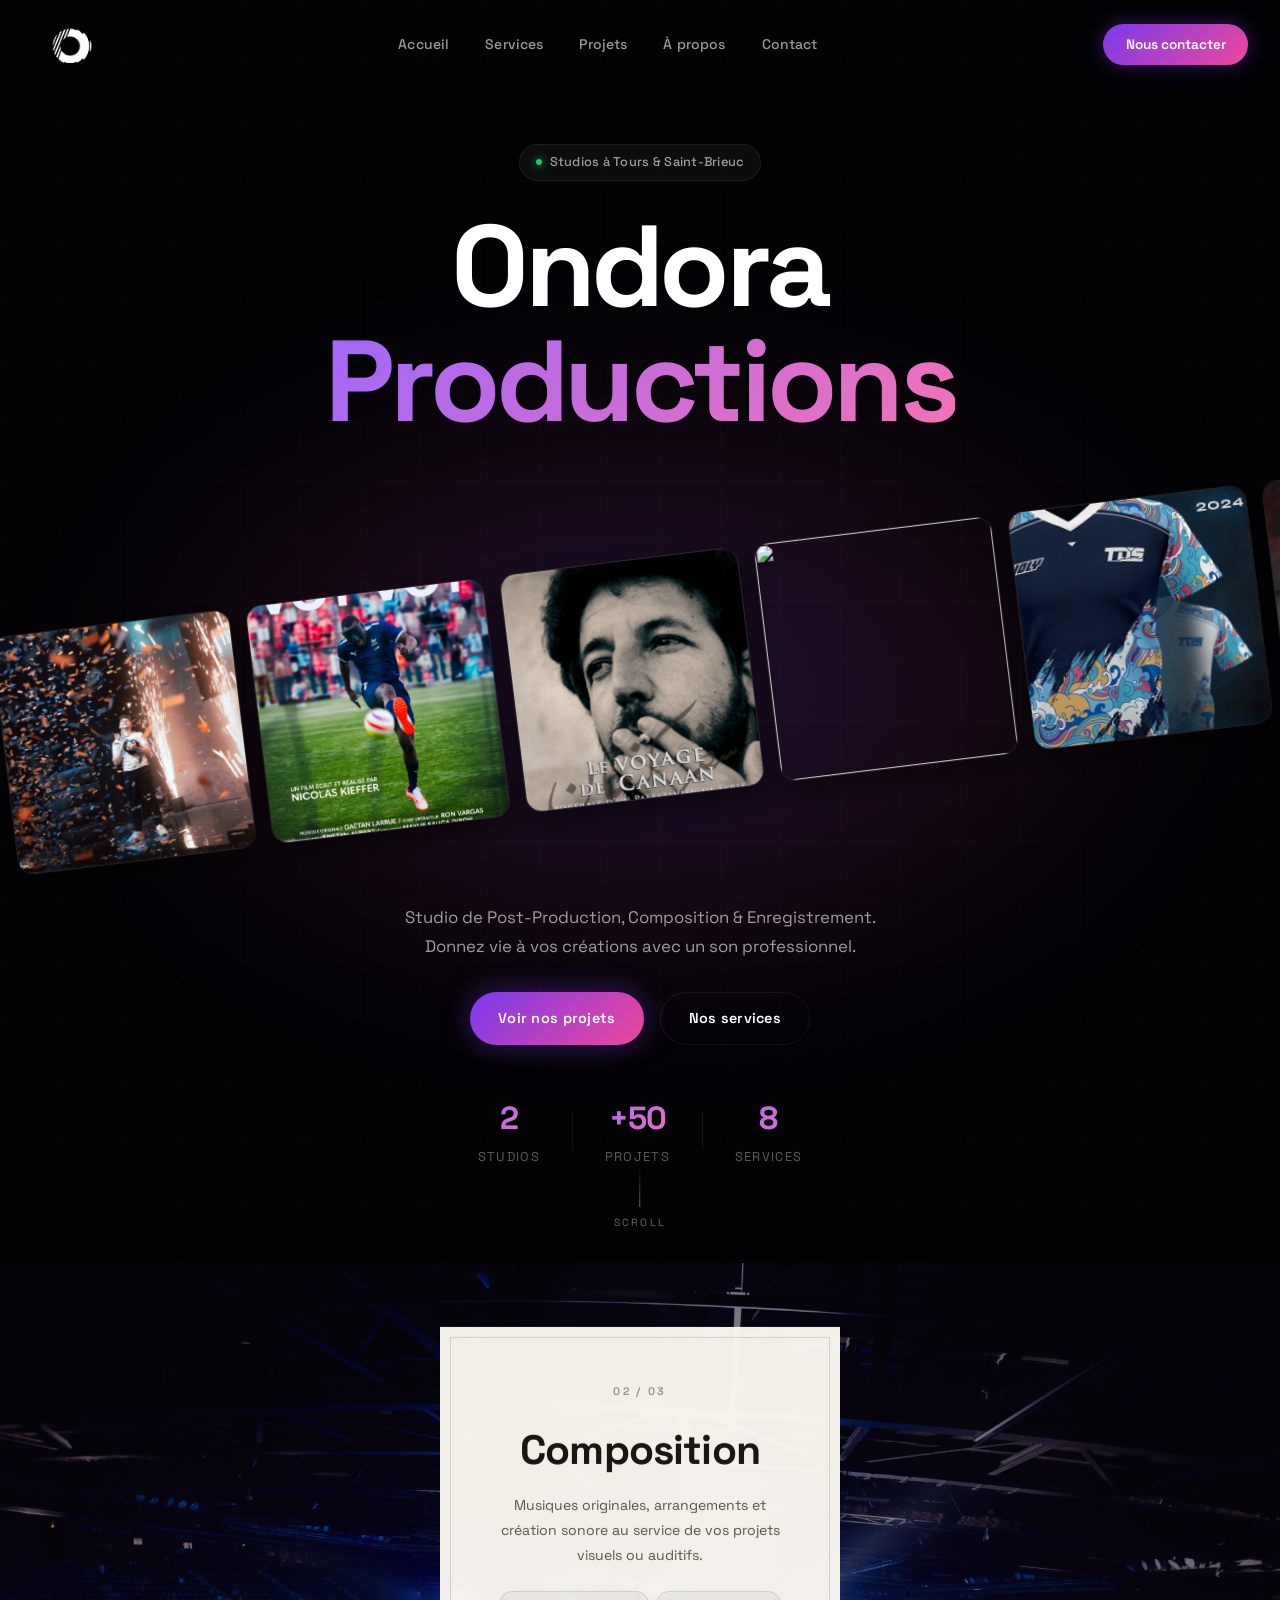
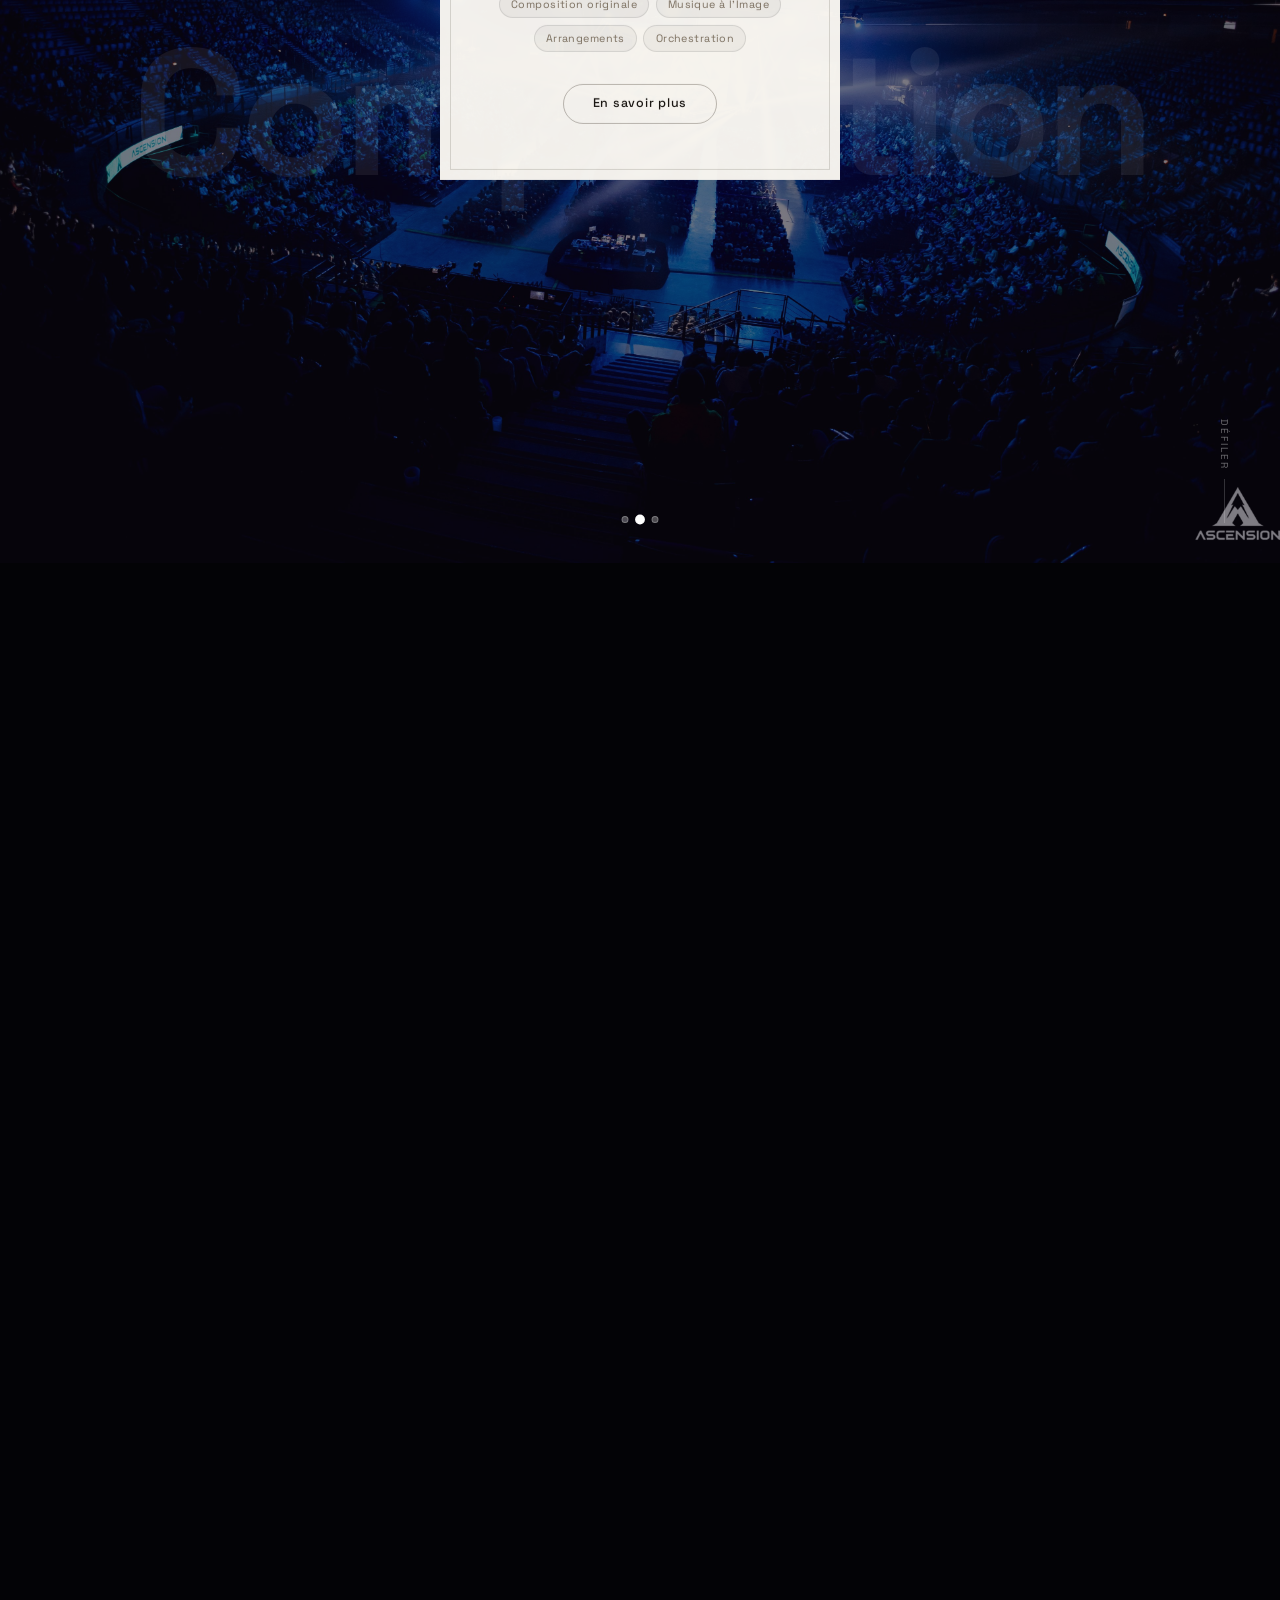
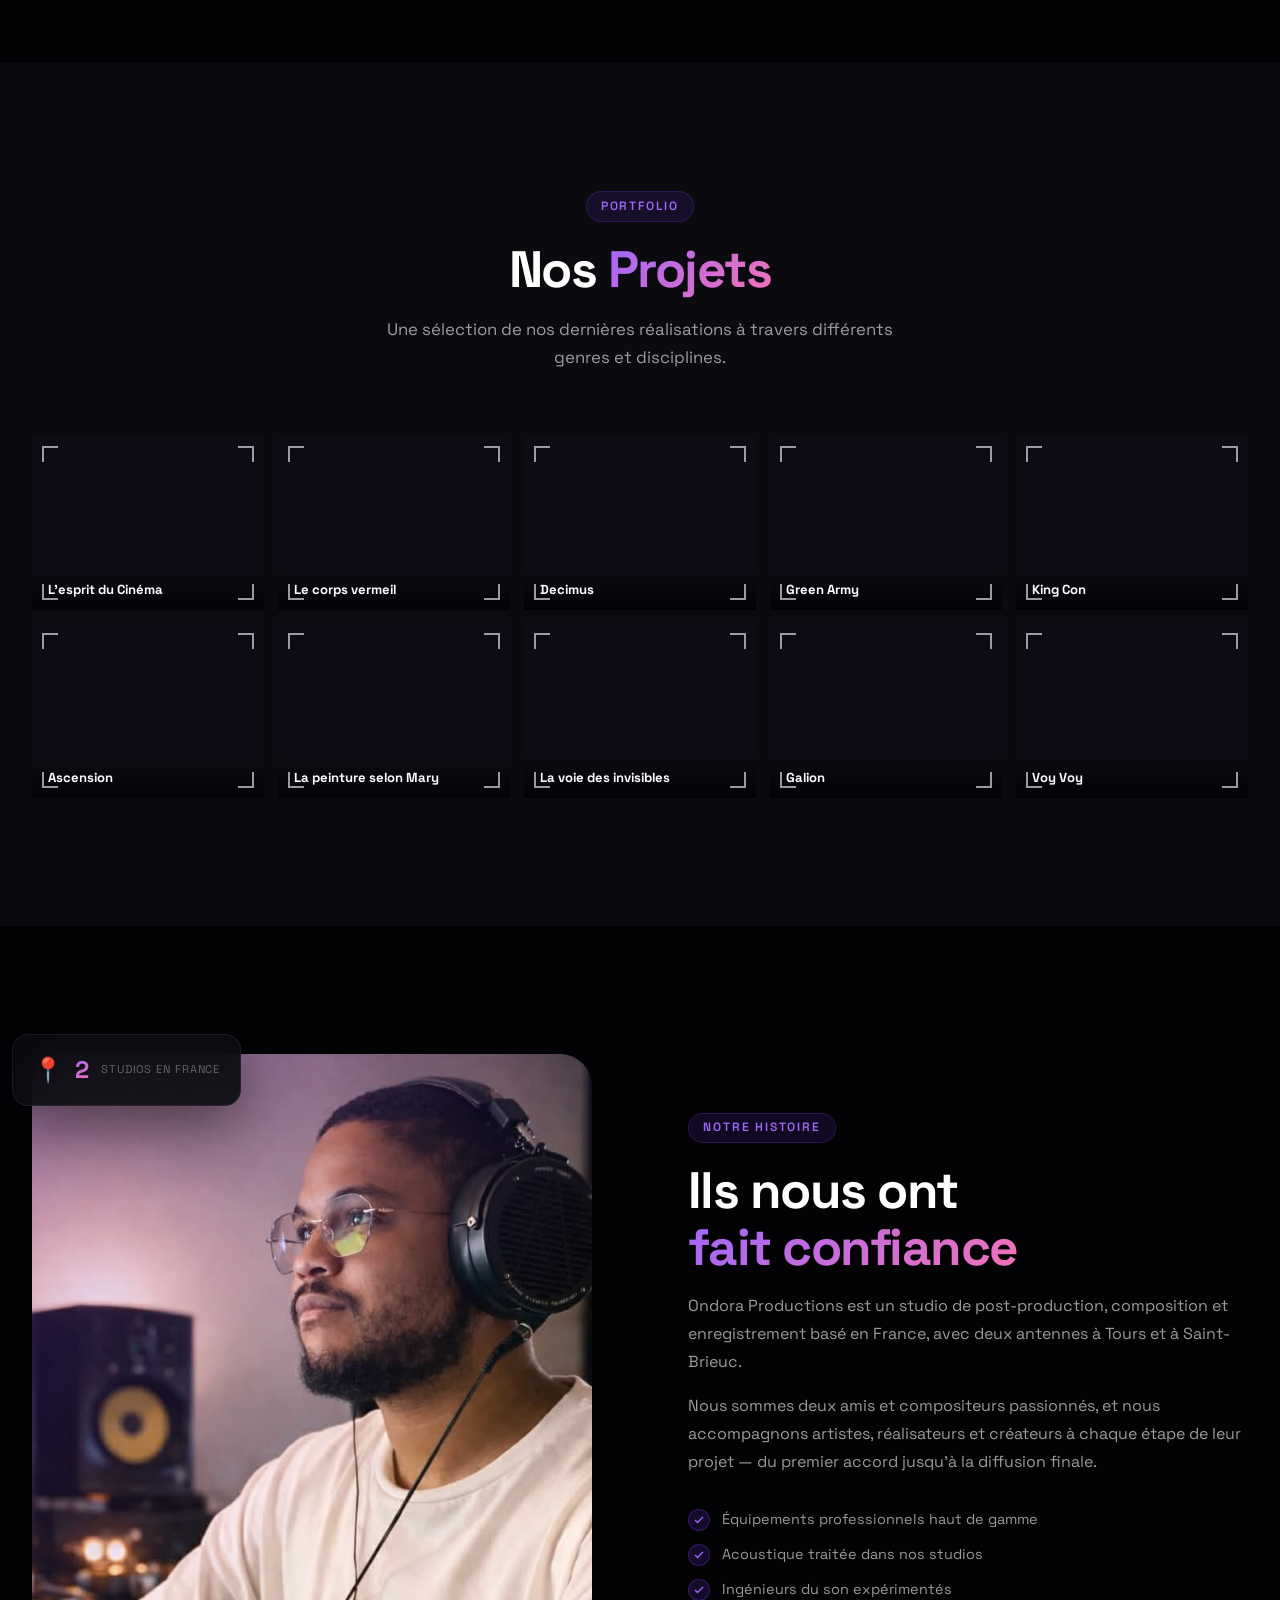
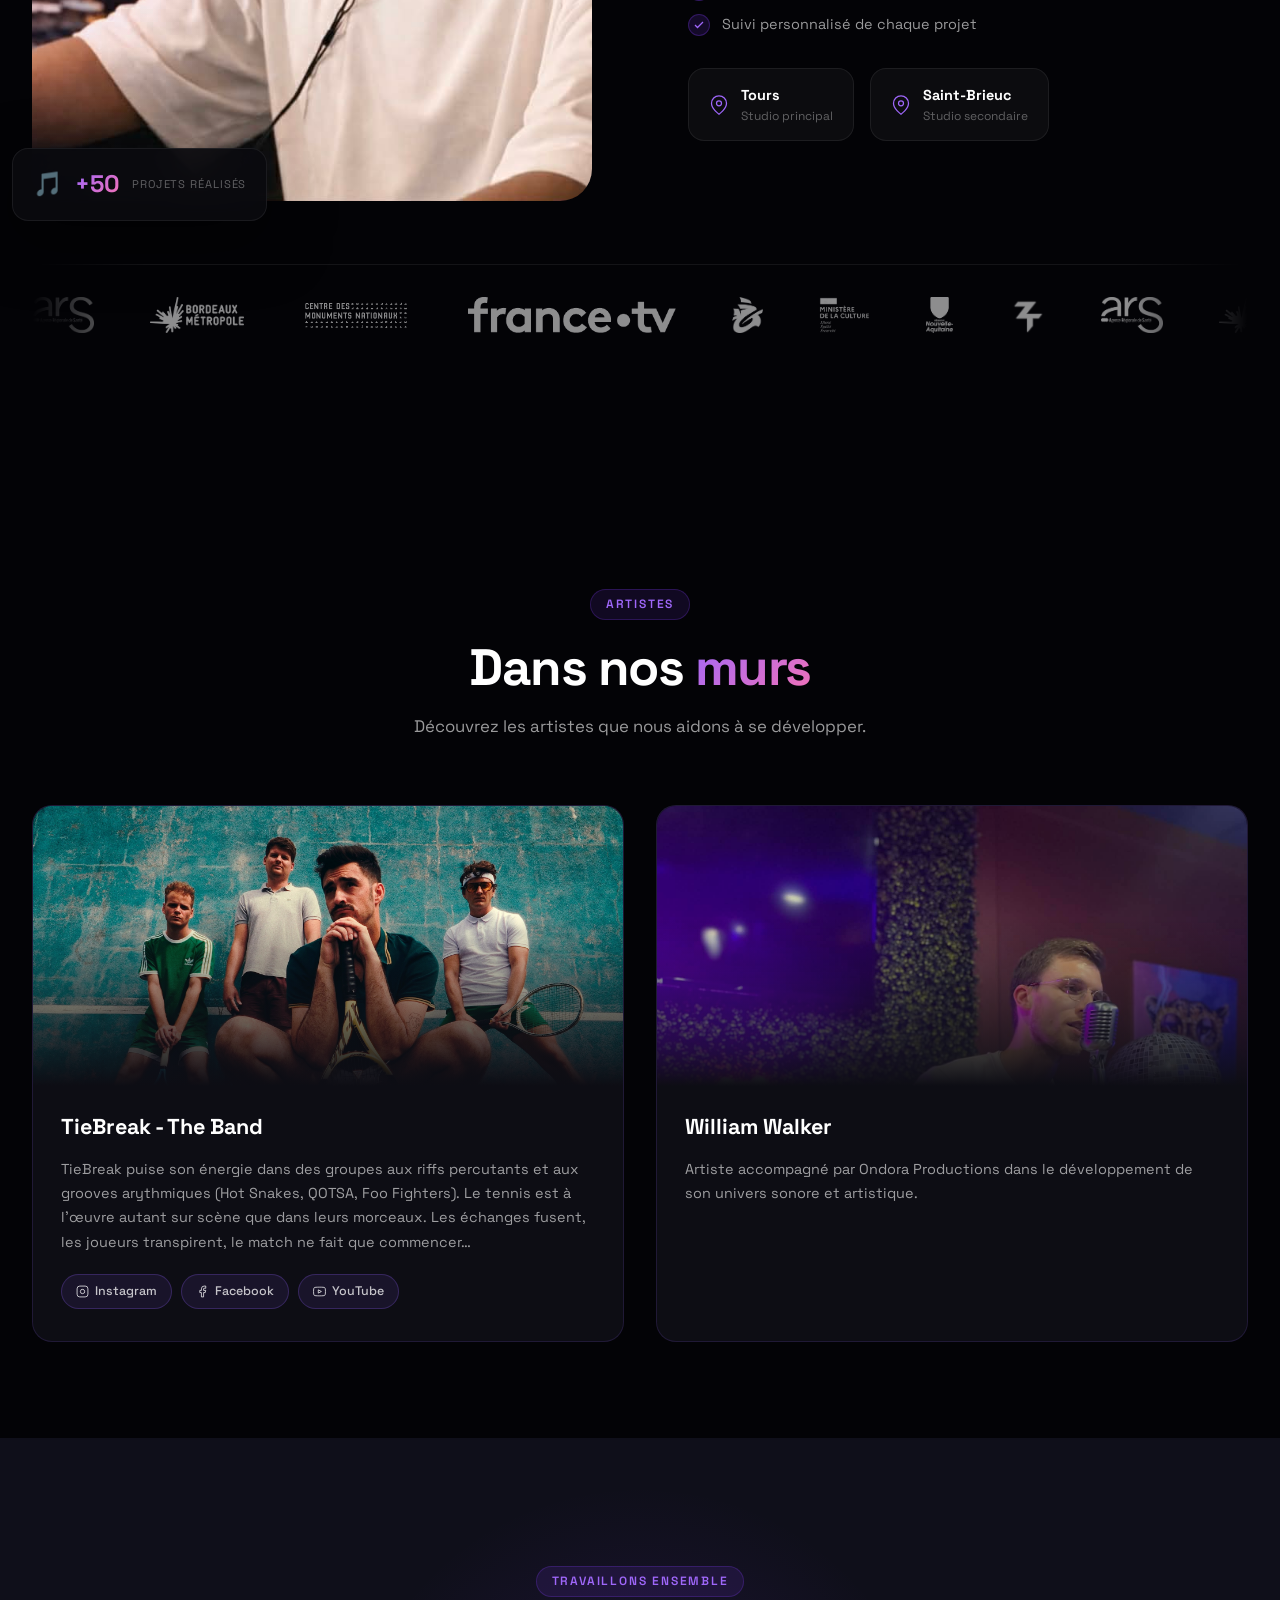
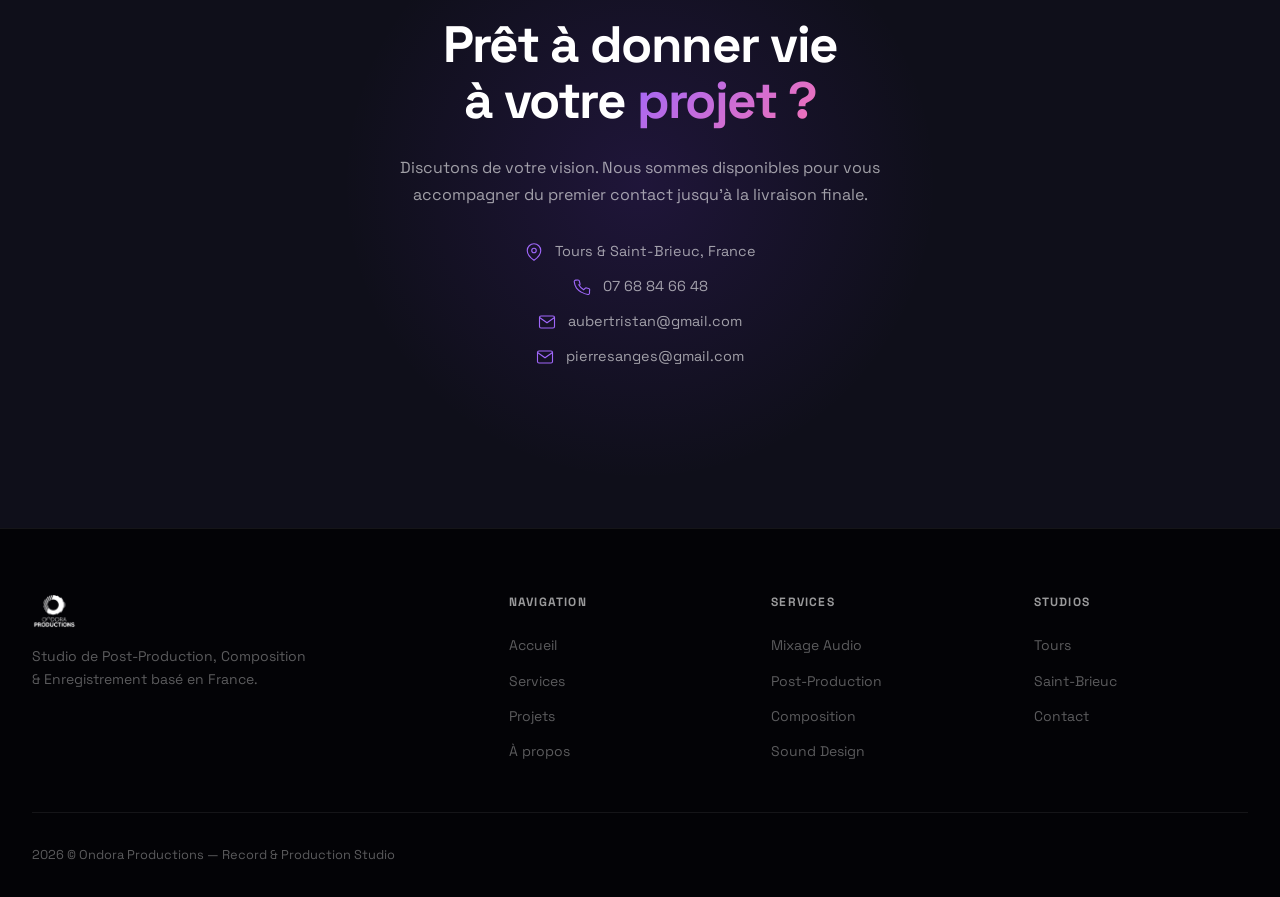
==== commit 6c39488c: "Ajout section "Dans nos murs" avec TieBreak et William Walker https://claude.ai/code/session_01SSAkN" ====
--- a/ondora-refonte/index.html
+++ b/ondora-refonte/index.html
@@ -359,6 +359,62 @@
     </div>
   </section>
 
+  <!-- ═══════════════════ DANS NOS MURS ═══════════════════ -->
+  <section class="dnm" id="dans-nos-murs">
+    <div class="container">
+      <div class="section-header">
+        <span class="section-tag">Artistes</span>
+        <h2 class="section-title">Dans nos <span class="gradient-text">murs</span></h2>
+        <p class="section-desc">Découvrez les artistes que nous aidons à se développer.</p>
+      </div>
+
+      <div class="dnm-grid">
+
+        <!-- TieBreak -->
+        <article class="dnm-card">
+          <div class="dnm-card-img-wrap">
+            <img src="images/tiebreak.jpg" alt="TieBreak - The Band" />
+            <div class="dnm-card-overlay"></div>
+          </div>
+          <div class="dnm-card-body">
+            <h3 class="dnm-card-name">TieBreak - The Band</h3>
+            <p class="dnm-card-bio">TieBreak puise son énergie dans des groupes aux riffs percutants et aux grooves arythmiques (Hot Snakes, QOTSA, Foo Fighters). Le tennis est à l'œuvre autant sur scène que dans leurs morceaux. Les échanges fusent, les joueurs transpirent, le match ne fait que commencer…</p>
+            <div class="dnm-card-socials">
+              <a href="https://instagram.com/tiebreak.theband" target="_blank" rel="noopener" class="dnm-social-link">
+                <svg viewBox="0 0 24 24" fill="none" stroke="currentColor" stroke-width="1.8"><rect x="2" y="2" width="20" height="20" rx="5" ry="5"/><path d="M16 11.37A4 4 0 1 1 12.63 8 4 4 0 0 1 16 11.37z"/><line x1="17.5" y1="6.5" x2="17.51" y2="6.5"/></svg>
+                Instagram
+              </a>
+              <a href="https://facebook.com/tiebreaktheband" target="_blank" rel="noopener" class="dnm-social-link">
+                <svg viewBox="0 0 24 24" fill="none" stroke="currentColor" stroke-width="1.8"><path d="M18 2h-3a5 5 0 0 0-5 5v3H7v4h3v8h4v-8h3l1-4h-4V7a1 1 0 0 1 1-1h3z"/></svg>
+                Facebook
+              </a>
+              <a href="https://www.youtube.com/@TiebreakBand" target="_blank" rel="noopener" class="dnm-social-link">
+                <svg viewBox="0 0 24 24" fill="none" stroke="currentColor" stroke-width="1.8"><path d="M22.54 6.42a2.78 2.78 0 0 0-1.95-1.96C18.88 4 12 4 12 4s-6.88 0-8.59.46A2.78 2.78 0 0 0 1.46 6.42 29 29 0 0 0 1 12a29 29 0 0 0 .46 5.58A2.78 2.78 0 0 0 3.41 19.54C5.12 20 12 20 12 20s6.88 0 8.59-.46a2.78 2.78 0 0 0 1.95-1.96A29 29 0 0 0 23 12a29 29 0 0 0-.46-5.58z"/><polygon points="9.75 15.02 15.5 12 9.75 8.98 9.75 15.02"/></svg>
+                YouTube
+              </a>
+            </div>
+          </div>
+        </article>
+
+        <!-- William Walker -->
+        <article class="dnm-card">
+          <div class="dnm-card-img-wrap">
+            <img src="images/william walker.jfif" alt="William Walker" />
+            <div class="dnm-card-overlay"></div>
+          </div>
+          <div class="dnm-card-body">
+            <h3 class="dnm-card-name">William Walker</h3>
+            <p class="dnm-card-bio">Artiste accompagné par Ondora Productions dans le développement de son univers sonore et artistique.</p>
+            <div class="dnm-card-socials">
+              <!-- À compléter -->
+            </div>
+          </div>
+        </article>
+
+      </div>
+    </div>
+  </section>
+
   <!-- ═══════════════════ CONTACT ═══════════════════ -->
   <section class="contact" id="contact">
     <div class="contact-bg">
--- a/ondora-refonte/style.css
+++ b/ondora-refonte/style.css
@@ -1701,6 +1701,119 @@
   }
 }
 
+/* ═══════════════════ DANS NOS MURS ═══════════════════ */
+.dnm {
+  padding: 6rem 0;
+  background: #030306;
+}
+
+.dnm-grid {
+  display: grid;
+  grid-template-columns: repeat(2, 1fr);
+  gap: 2rem;
+  margin-top: 3rem;
+}
+
+.dnm-card {
+  background: #0d0d14;
+  border: 1px solid rgba(139,92,246,0.15);
+  border-radius: 1.25rem;
+  overflow: hidden;
+  transition: transform 0.35s ease, border-color 0.35s ease, box-shadow 0.35s ease;
+}
+
+.dnm-card:hover {
+  transform: translateY(-6px);
+  border-color: rgba(139,92,246,0.5);
+  box-shadow: 0 20px 60px rgba(139,92,246,0.12);
+}
+
+.dnm-card-img-wrap {
+  position: relative;
+  width: 100%;
+  height: 280px;
+  overflow: hidden;
+}
+
+.dnm-card-img-wrap img {
+  width: 100%;
+  height: 100%;
+  object-fit: cover;
+  object-position: top center;
+  transition: transform 0.5s ease;
+}
+
+.dnm-card:hover .dnm-card-img-wrap img {
+  transform: scale(1.04);
+}
+
+.dnm-card-overlay {
+  position: absolute;
+  inset: 0;
+  background: linear-gradient(to bottom, transparent 40%, #0d0d14 100%);
+}
+
+.dnm-card-body {
+  padding: 1.5rem 1.75rem 2rem;
+}
+
+.dnm-card-name {
+  font-size: 1.35rem;
+  font-weight: 700;
+  color: #fff;
+  margin-bottom: 0.75rem;
+}
+
+.dnm-card-bio {
+  font-size: 0.9rem;
+  color: rgba(255,255,255,0.6);
+  line-height: 1.7;
+  margin-bottom: 1.25rem;
+}
+
+.dnm-card-socials {
+  display: flex;
+  flex-wrap: wrap;
+  gap: 0.6rem;
+}
+
+.dnm-social-link {
+  display: inline-flex;
+  align-items: center;
+  gap: 0.4rem;
+  padding: 0.4rem 0.85rem;
+  border-radius: 999px;
+  background: rgba(139,92,246,0.1);
+  border: 1px solid rgba(139,92,246,0.25);
+  color: rgba(255,255,255,0.75);
+  font-size: 0.78rem;
+  font-weight: 500;
+  text-decoration: none;
+  transition: background 0.2s, color 0.2s, border-color 0.2s;
+}
+
+.dnm-social-link svg {
+  width: 13px;
+  height: 13px;
+  flex-shrink: 0;
+}
+
+.dnm-social-link:hover {
+  background: rgba(139,92,246,0.25);
+  border-color: rgba(139,92,246,0.6);
+  color: #fff;
+}
+
+@media (max-width: 768px) {
+  .dnm-grid {
+    grid-template-columns: 1fr;
+  }
+
+  .dnm-card-img-wrap {
+    height: 220px;
+  }
+}
+
 /* ─── Scroll Reveal Animation ─── */
 .reveal {
   opacity: 0;
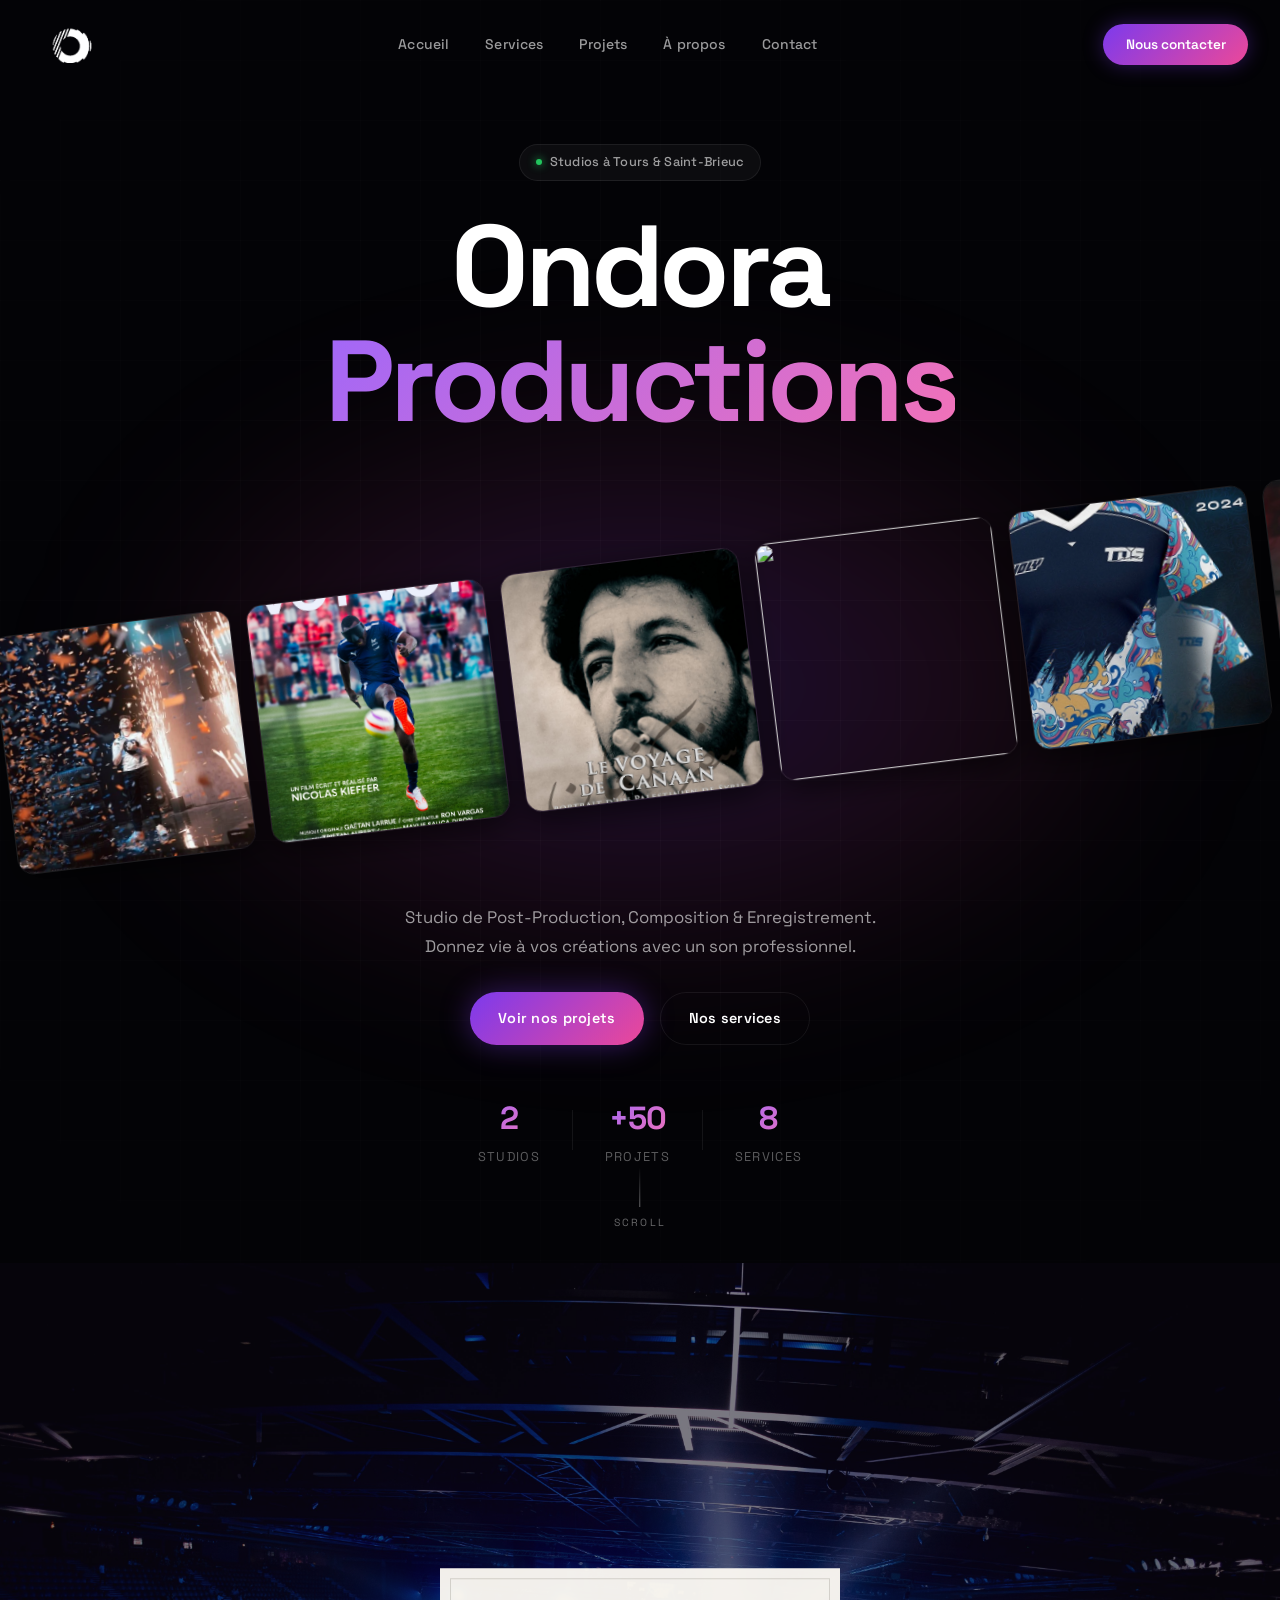
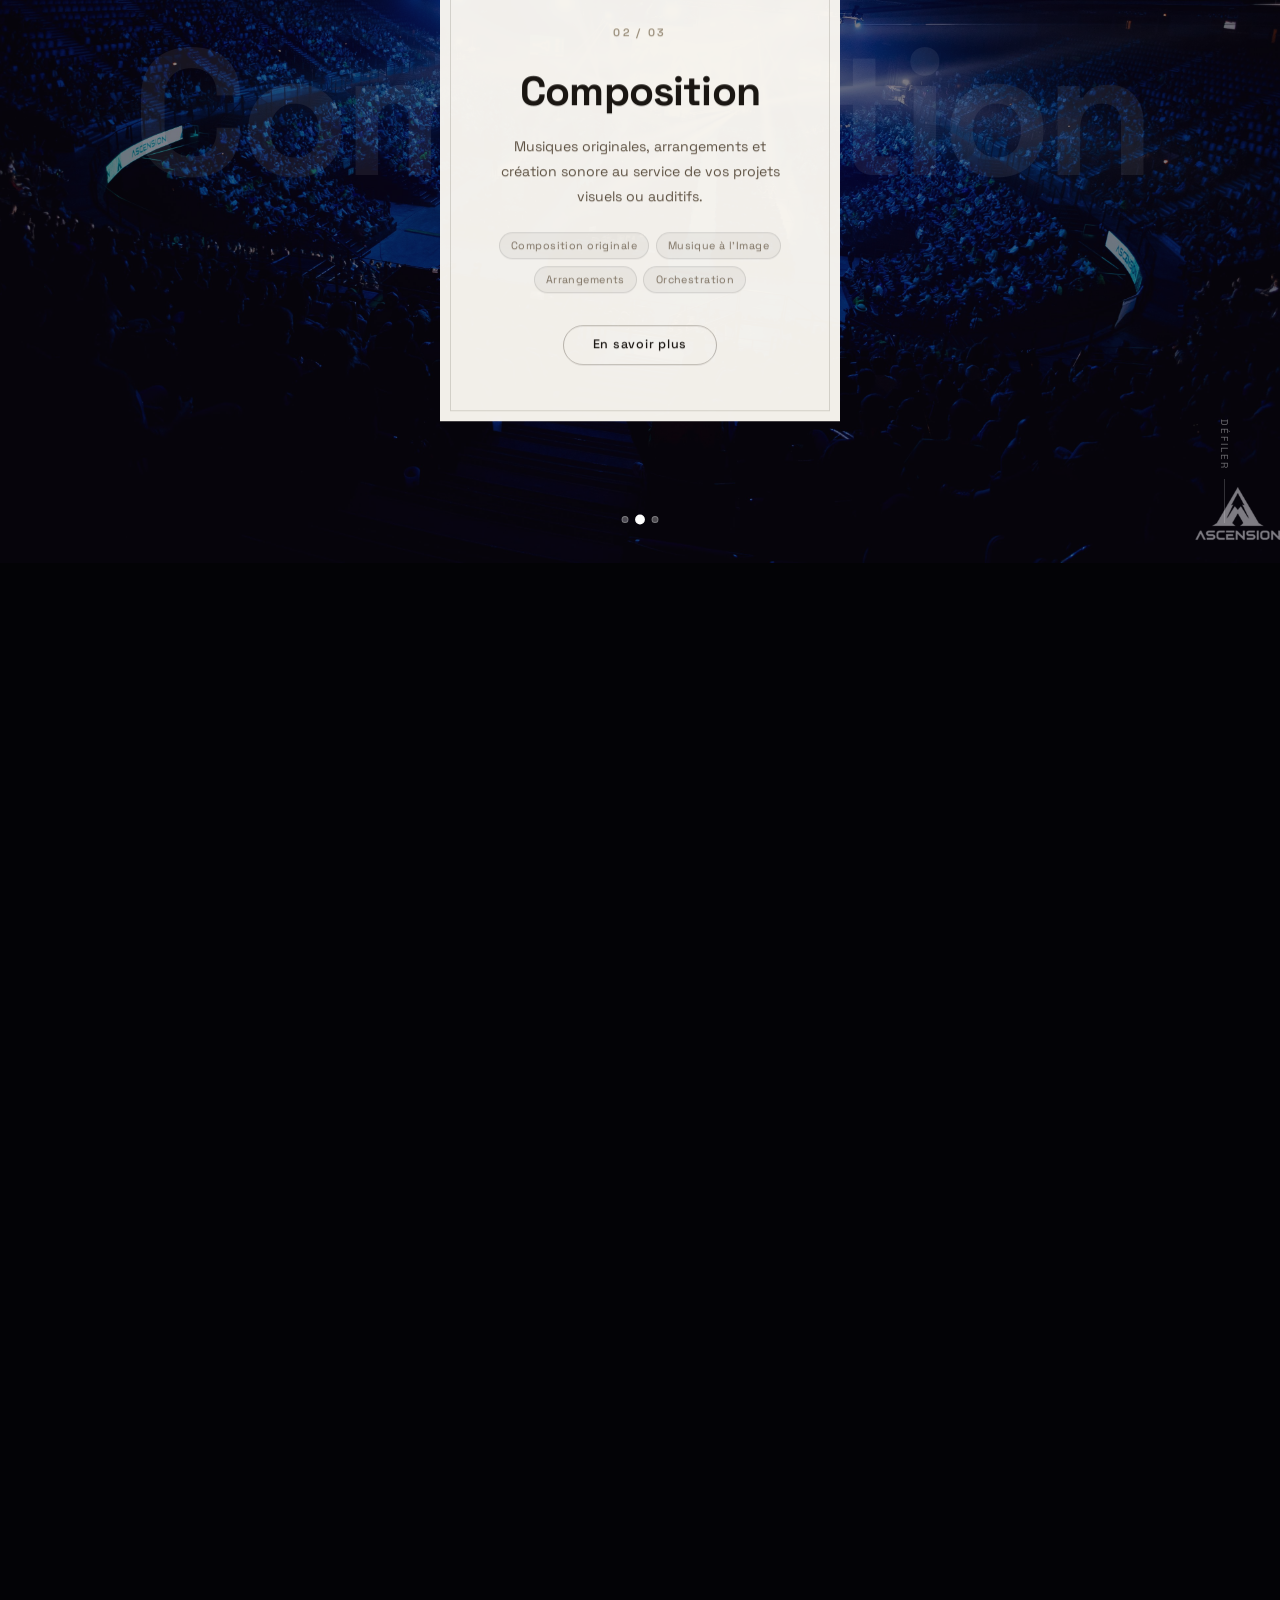
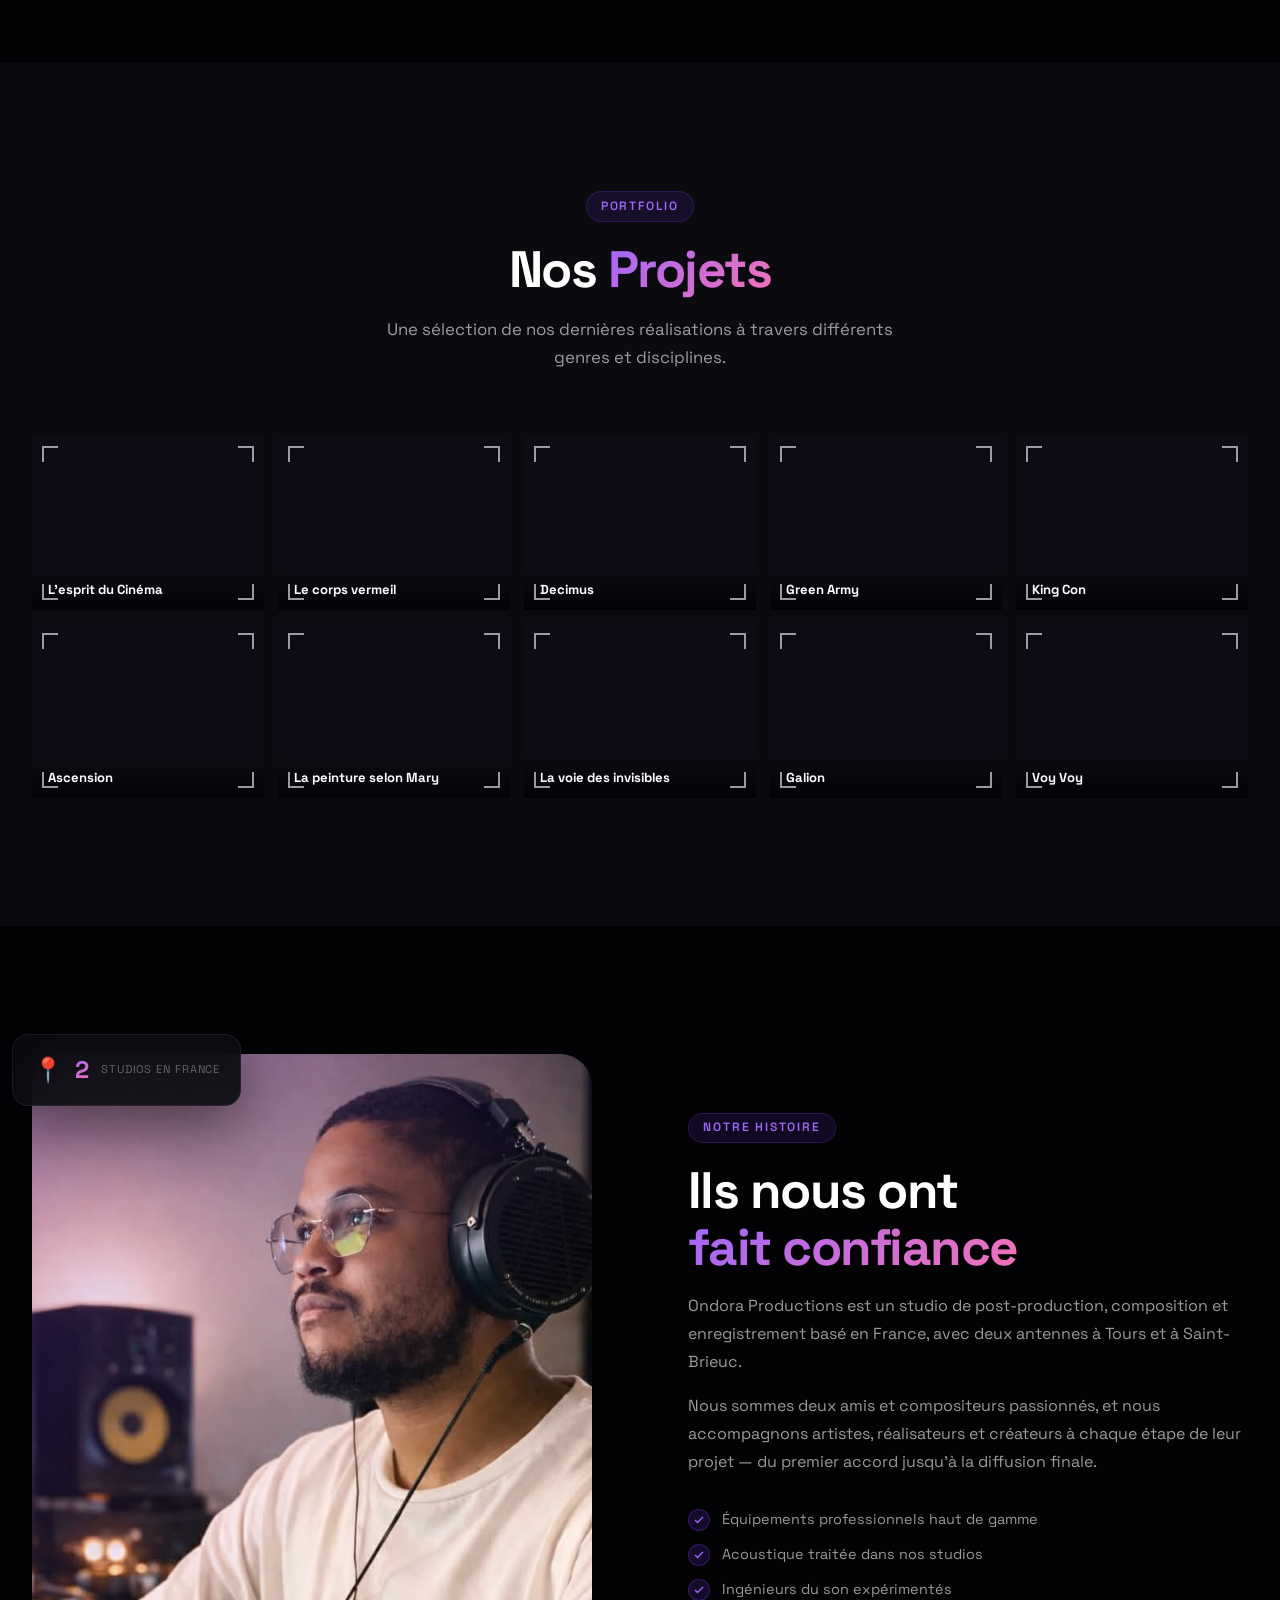
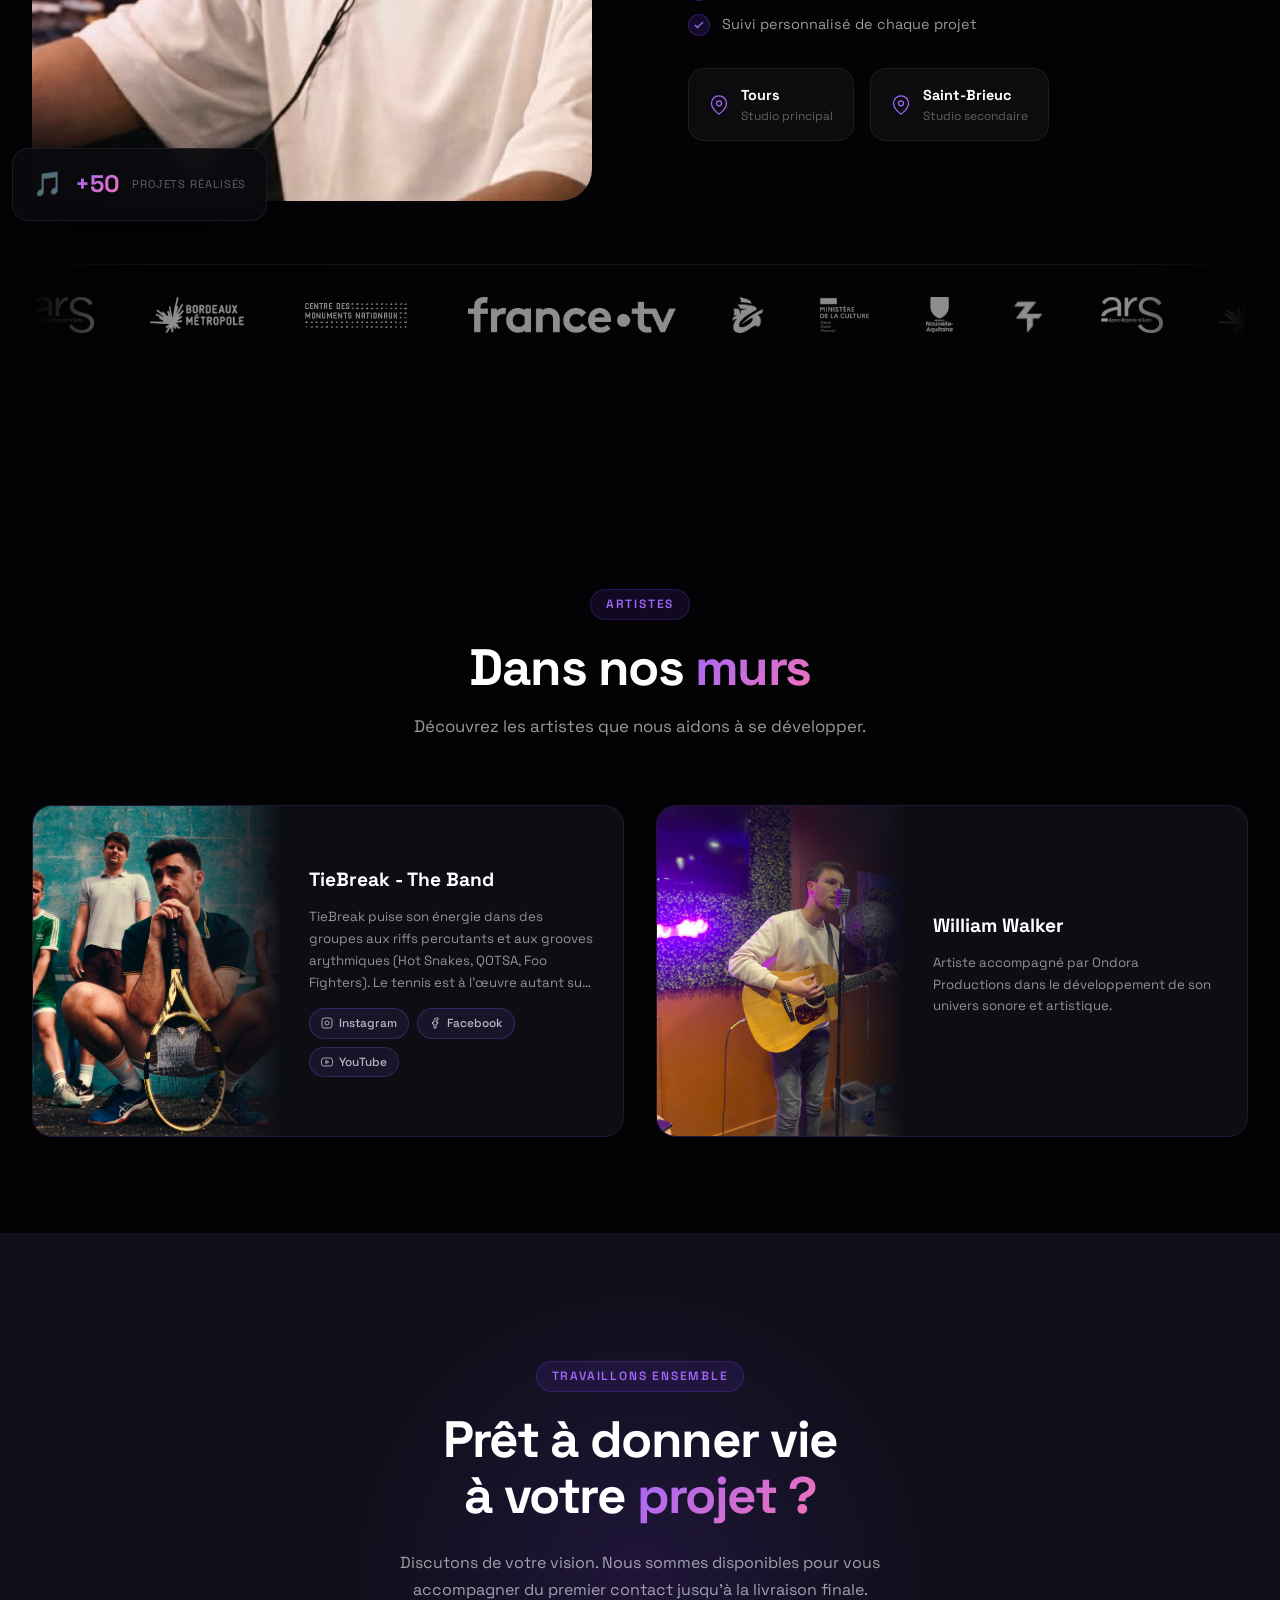
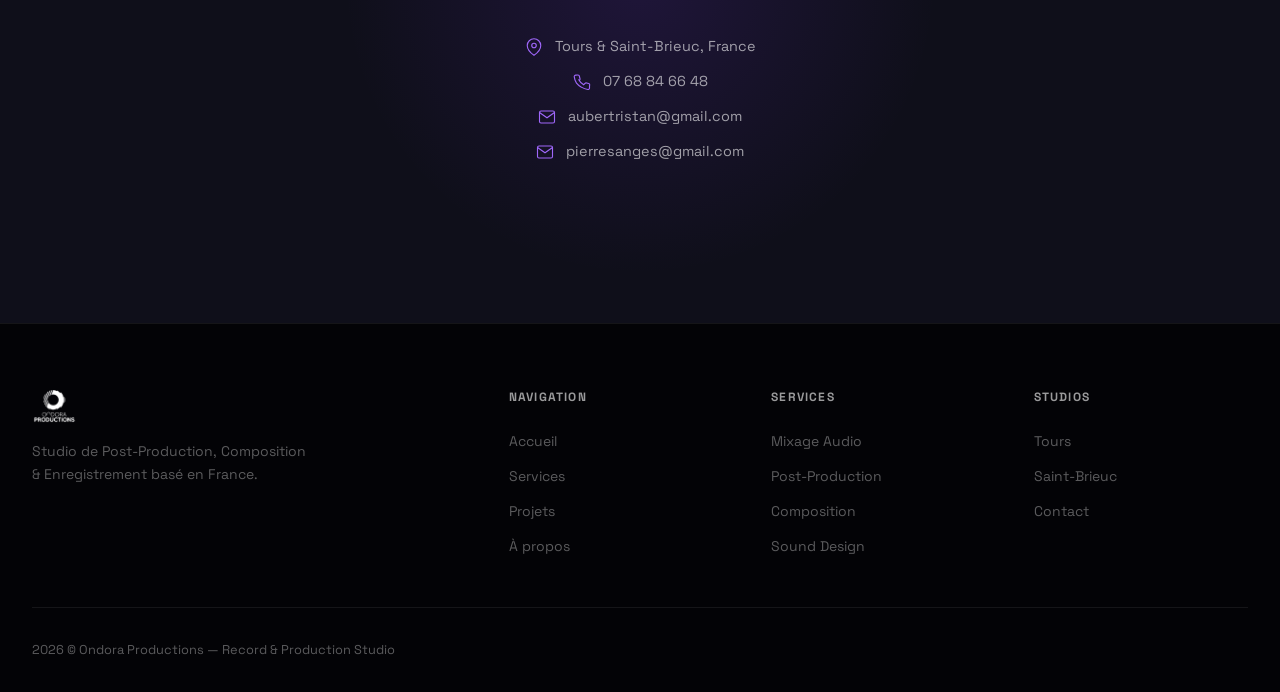
==== commit b44083e5: "Cartes DNM rectangulaires + modal flip YouTube au clic https://claude.ai/code/session_01SSAkNpz1cKwr" ====
--- a/ondora-refonte/index.html
+++ b/ondora-refonte/index.html
@@ -371,24 +371,27 @@
       <div class="dnm-grid">
 
         <!-- TieBreak -->
-        <article class="dnm-card">
+        <article class="dnm-card" data-video="ws98RKabHTc" tabindex="0" role="button" aria-label="Voir TieBreak - The Band">
           <div class="dnm-card-img-wrap">
             <img src="images/tiebreak.jpg" alt="TieBreak - The Band" />
             <div class="dnm-card-overlay"></div>
+            <div class="dnm-play-btn" aria-hidden="true">
+              <svg viewBox="0 0 24 24" fill="currentColor"><polygon points="5 3 19 12 5 21 5 3"/></svg>
+            </div>
           </div>
           <div class="dnm-card-body">
             <h3 class="dnm-card-name">TieBreak - The Band</h3>
             <p class="dnm-card-bio">TieBreak puise son énergie dans des groupes aux riffs percutants et aux grooves arythmiques (Hot Snakes, QOTSA, Foo Fighters). Le tennis est à l'œuvre autant sur scène que dans leurs morceaux. Les échanges fusent, les joueurs transpirent, le match ne fait que commencer…</p>
             <div class="dnm-card-socials">
-              <a href="https://instagram.com/tiebreak.theband" target="_blank" rel="noopener" class="dnm-social-link">
+              <a href="https://instagram.com/tiebreak.theband" target="_blank" rel="noopener" class="dnm-social-link" onclick="event.stopPropagation()">
                 <svg viewBox="0 0 24 24" fill="none" stroke="currentColor" stroke-width="1.8"><rect x="2" y="2" width="20" height="20" rx="5" ry="5"/><path d="M16 11.37A4 4 0 1 1 12.63 8 4 4 0 0 1 16 11.37z"/><line x1="17.5" y1="6.5" x2="17.51" y2="6.5"/></svg>
                 Instagram
               </a>
-              <a href="https://facebook.com/tiebreaktheband" target="_blank" rel="noopener" class="dnm-social-link">
+              <a href="https://facebook.com/tiebreaktheband" target="_blank" rel="noopener" class="dnm-social-link" onclick="event.stopPropagation()">
                 <svg viewBox="0 0 24 24" fill="none" stroke="currentColor" stroke-width="1.8"><path d="M18 2h-3a5 5 0 0 0-5 5v3H7v4h3v8h4v-8h3l1-4h-4V7a1 1 0 0 1 1-1h3z"/></svg>
                 Facebook
               </a>
-              <a href="https://www.youtube.com/@TiebreakBand" target="_blank" rel="noopener" class="dnm-social-link">
+              <a href="https://www.youtube.com/@TiebreakBand" target="_blank" rel="noopener" class="dnm-social-link" onclick="event.stopPropagation()">
                 <svg viewBox="0 0 24 24" fill="none" stroke="currentColor" stroke-width="1.8"><path d="M22.54 6.42a2.78 2.78 0 0 0-1.95-1.96C18.88 4 12 4 12 4s-6.88 0-8.59.46A2.78 2.78 0 0 0 1.46 6.42 29 29 0 0 0 1 12a29 29 0 0 0 .46 5.58A2.78 2.78 0 0 0 3.41 19.54C5.12 20 12 20 12 20s6.88 0 8.59-.46a2.78 2.78 0 0 0 1.95-1.96A29 29 0 0 0 23 12a29 29 0 0 0-.46-5.58z"/><polygon points="9.75 15.02 15.5 12 9.75 8.98 9.75 15.02"/></svg>
                 YouTube
               </a>
@@ -397,7 +400,7 @@
         </article>
 
         <!-- William Walker -->
-        <article class="dnm-card">
+        <article class="dnm-card" tabindex="0" role="button" aria-label="Voir William Walker">
           <div class="dnm-card-img-wrap">
             <img src="images/william walker.jfif" alt="William Walker" />
             <div class="dnm-card-overlay"></div>
@@ -411,6 +414,24 @@
           </div>
         </article>
 
+      </div>
+
+      <!-- Modal flip vidéo -->
+      <div class="dnm-modal" id="dnmModal" role="dialog" aria-modal="true" aria-label="Lecteur vidéo artiste">
+        <div class="dnm-modal-backdrop" id="dnmModalBackdrop"></div>
+        <div class="dnm-modal-inner" id="dnmModalInner">
+          <button class="dnm-modal-close" id="dnmModalClose" aria-label="Fermer">
+            <svg viewBox="0 0 24 24" fill="none" stroke="currentColor" stroke-width="2.5"><path d="M18 6L6 18M6 6l12 12"/></svg>
+          </button>
+          <div class="dnm-modal-video">
+            <iframe id="dnmIframe" src="" frameborder="0"
+              allow="autoplay; encrypted-media; picture-in-picture" allowfullscreen></iframe>
+          </div>
+          <div class="dnm-modal-info">
+            <h3 id="dnmModalTitle"></h3>
+            <p id="dnmModalBio"></p>
+          </div>
+        </div>
       </div>
     </div>
   </section>
--- a/ondora-refonte/style.css
+++ b/ondora-refonte/style.css
@@ -1714,24 +1714,28 @@
   margin-top: 3rem;
 }
 
+/* Carte rectangulaire paysage */
 .dnm-card {
+  display: flex;
+  flex-direction: row;
   background: #0d0d14;
   border: 1px solid rgba(139,92,246,0.15);
   border-radius: 1.25rem;
   overflow: hidden;
+  cursor: pointer;
   transition: transform 0.35s ease, border-color 0.35s ease, box-shadow 0.35s ease;
+  min-height: 260px;
 }
 
 .dnm-card:hover {
-  transform: translateY(-6px);
-  border-color: rgba(139,92,246,0.5);
-  box-shadow: 0 20px 60px rgba(139,92,246,0.12);
+  transform: translateY(-5px);
+  border-color: rgba(139,92,246,0.55);
+  box-shadow: 0 20px 60px rgba(139,92,246,0.14);
 }
 
 .dnm-card-img-wrap {
   position: relative;
-  width: 100%;
-  height: 280px;
+  flex: 0 0 42%;
   overflow: hidden;
 }
 
@@ -1739,62 +1743,99 @@
   width: 100%;
   height: 100%;
   object-fit: cover;
-  object-position: top center;
+  object-position: center top;
   transition: transform 0.5s ease;
 }
 
 .dnm-card:hover .dnm-card-img-wrap img {
-  transform: scale(1.04);
+  transform: scale(1.06);
 }
 
 .dnm-card-overlay {
   position: absolute;
   inset: 0;
-  background: linear-gradient(to bottom, transparent 40%, #0d0d14 100%);
+  background: linear-gradient(to right, transparent 55%, #0d0d14 100%);
+}
+
+/* Bouton play centré sur l'image */
+.dnm-play-btn {
+  position: absolute;
+  inset: 0;
+  display: flex;
+  align-items: center;
+  justify-content: center;
+  opacity: 0;
+  transition: opacity 0.3s ease;
+}
+
+.dnm-play-btn svg {
+  width: 48px;
+  height: 48px;
+  color: #fff;
+  filter: drop-shadow(0 0 16px rgba(139,92,246,0.8));
+  background: rgba(139,92,246,0.3);
+  border-radius: 50%;
+  padding: 12px;
+  border: 2px solid rgba(139,92,246,0.6);
+  backdrop-filter: blur(4px);
+}
+
+.dnm-card[data-video]:hover .dnm-play-btn {
+  opacity: 1;
 }
 
 .dnm-card-body {
-  padding: 1.5rem 1.75rem 2rem;
+  flex: 1;
+  padding: 1.5rem 1.75rem;
+  display: flex;
+  flex-direction: column;
+  justify-content: center;
+  gap: 0.65rem;
 }
 
 .dnm-card-name {
-  font-size: 1.35rem;
+  font-size: 1.2rem;
   font-weight: 700;
   color: #fff;
-  margin-bottom: 0.75rem;
+  margin: 0;
 }
 
 .dnm-card-bio {
-  font-size: 0.9rem;
-  color: rgba(255,255,255,0.6);
-  line-height: 1.7;
-  margin-bottom: 1.25rem;
+  font-size: 0.83rem;
+  color: rgba(255,255,255,0.55);
+  line-height: 1.65;
+  margin: 0;
+  display: -webkit-box;
+  -webkit-line-clamp: 4;
+  -webkit-box-orient: vertical;
+  overflow: hidden;
 }
 
 .dnm-card-socials {
   display: flex;
   flex-wrap: wrap;
-  gap: 0.6rem;
+  gap: 0.5rem;
+  margin-top: 0.25rem;
 }
 
 .dnm-social-link {
   display: inline-flex;
   align-items: center;
-  gap: 0.4rem;
-  padding: 0.4rem 0.85rem;
+  gap: 0.35rem;
+  padding: 0.3rem 0.7rem;
   border-radius: 999px;
   background: rgba(139,92,246,0.1);
   border: 1px solid rgba(139,92,246,0.25);
-  color: rgba(255,255,255,0.75);
-  font-size: 0.78rem;
+  color: rgba(255,255,255,0.7);
+  font-size: 0.74rem;
   font-weight: 500;
   text-decoration: none;
   transition: background 0.2s, color 0.2s, border-color 0.2s;
 }
 
 .dnm-social-link svg {
-  width: 13px;
-  height: 13px;
+  width: 12px;
+  height: 12px;
   flex-shrink: 0;
 }
 
@@ -1804,13 +1845,126 @@
   color: #fff;
 }
 
+/* ── Modal flip vidéo ── */
+.dnm-modal {
+  position: fixed;
+  inset: 0;
+  z-index: 2000;
+  display: flex;
+  align-items: center;
+  justify-content: center;
+  opacity: 0;
+  pointer-events: none;
+  transition: opacity 0.3s ease;
+  perspective: 1200px;
+}
+
+.dnm-modal.active {
+  opacity: 1;
+  pointer-events: auto;
+}
+
+.dnm-modal-backdrop {
+  position: absolute;
+  inset: 0;
+  background: rgba(3,3,6,0.88);
+  backdrop-filter: blur(10px);
+}
+
+.dnm-modal-inner {
+  position: relative;
+  z-index: 1;
+  width: min(860px, 92vw);
+  background: #0d0d14;
+  border: 1px solid rgba(139,92,246,0.3);
+  border-radius: 1.5rem;
+  overflow: hidden;
+  transform: rotateY(90deg) scale(0.85);
+  transition: transform 0.55s cubic-bezier(0.34, 1.3, 0.64, 1);
+  box-shadow: 0 40px 120px rgba(0,0,0,0.7), 0 0 60px rgba(139,92,246,0.12);
+}
+
+.dnm-modal.active .dnm-modal-inner {
+  transform: rotateY(0deg) scale(1);
+}
+
+.dnm-modal-video {
+  position: relative;
+  width: 100%;
+  padding-bottom: 56.25%;
+  background: #000;
+}
+
+.dnm-modal-video iframe {
+  position: absolute;
+  inset: 0;
+  width: 100%;
+  height: 100%;
+}
+
+.dnm-modal-info {
+  padding: 1.5rem 2rem 1.75rem;
+}
+
+.dnm-modal-info h3 {
+  font-size: 1.2rem;
+  font-weight: 700;
+  color: #fff;
+  margin: 0 0 0.5rem;
+}
+
+.dnm-modal-info p {
+  font-size: 0.85rem;
+  color: rgba(255,255,255,0.55);
+  line-height: 1.65;
+  margin: 0;
+}
+
+.dnm-modal-close {
+  position: absolute;
+  top: 1rem;
+  right: 1rem;
+  z-index: 2;
+  width: 36px;
+  height: 36px;
+  border-radius: 50%;
+  background: rgba(0,0,0,0.6);
+  border: 1px solid rgba(255,255,255,0.15);
+  color: #fff;
+  cursor: pointer;
+  display: flex;
+  align-items: center;
+  justify-content: center;
+  transition: background 0.2s, border-color 0.2s;
+}
+
+.dnm-modal-close svg {
+  width: 16px;
+  height: 16px;
+}
+
+.dnm-modal-close:hover {
+  background: rgba(139,92,246,0.4);
+  border-color: rgba(139,92,246,0.6);
+}
+
 @media (max-width: 768px) {
   .dnm-grid {
     grid-template-columns: 1fr;
   }
 
+  .dnm-card {
+    flex-direction: column;
+    min-height: auto;
+  }
+
   .dnm-card-img-wrap {
-    height: 220px;
+    flex: none;
+    height: 200px;
+  }
+
+  .dnm-card-overlay {
+    background: linear-gradient(to bottom, transparent 50%, #0d0d14 100%);
   }
 }
 
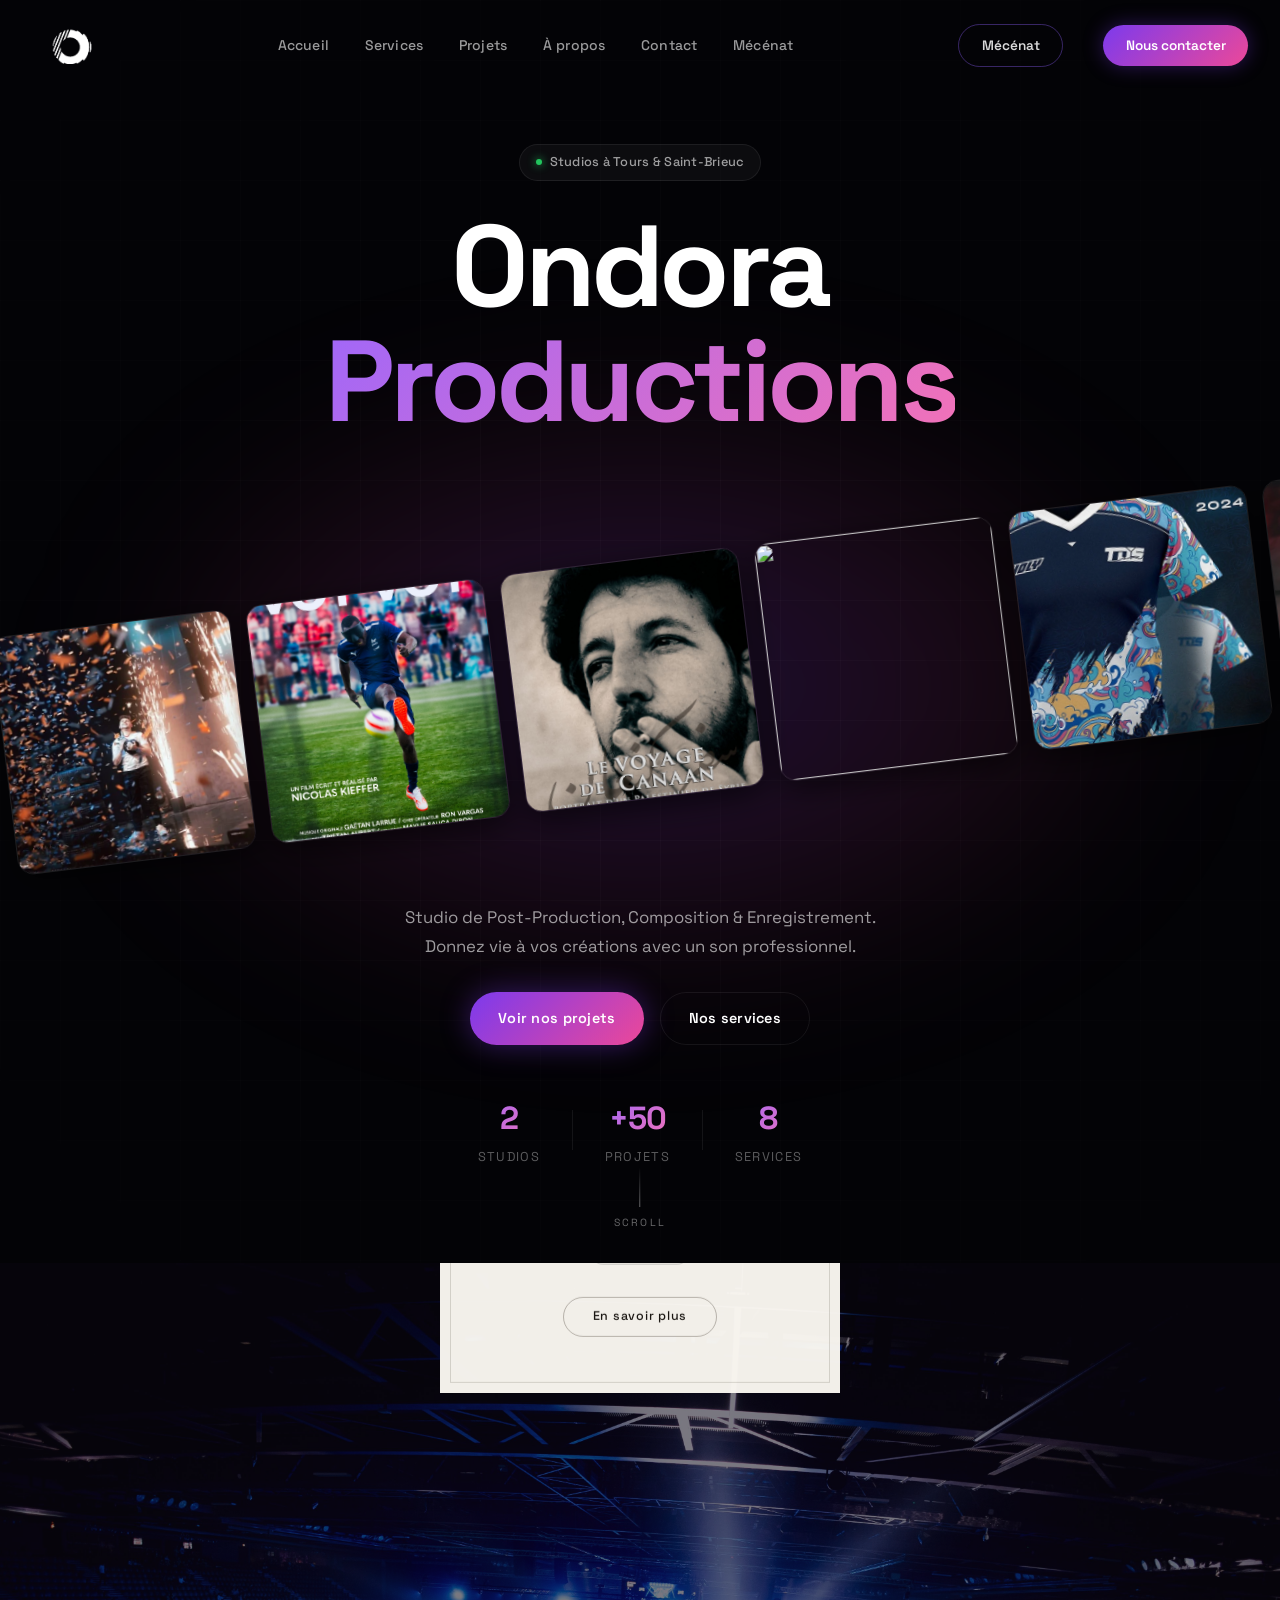
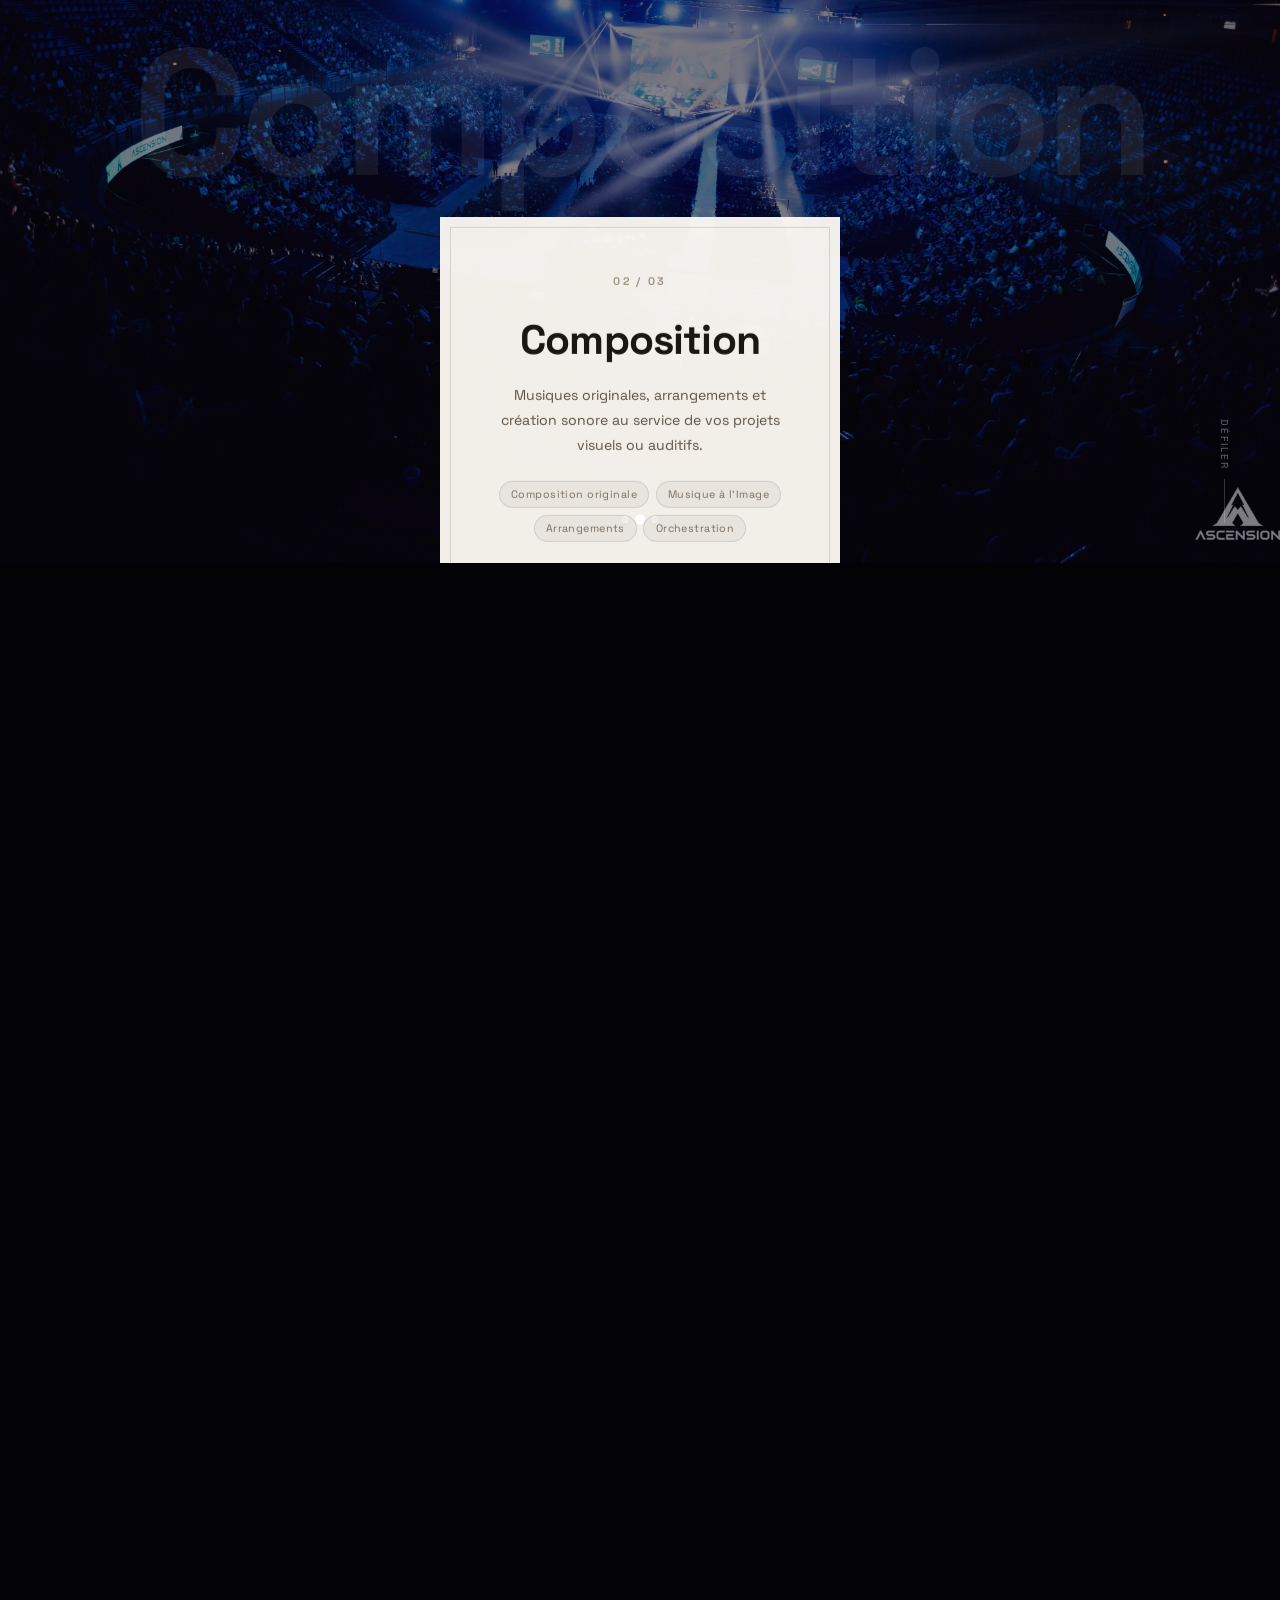
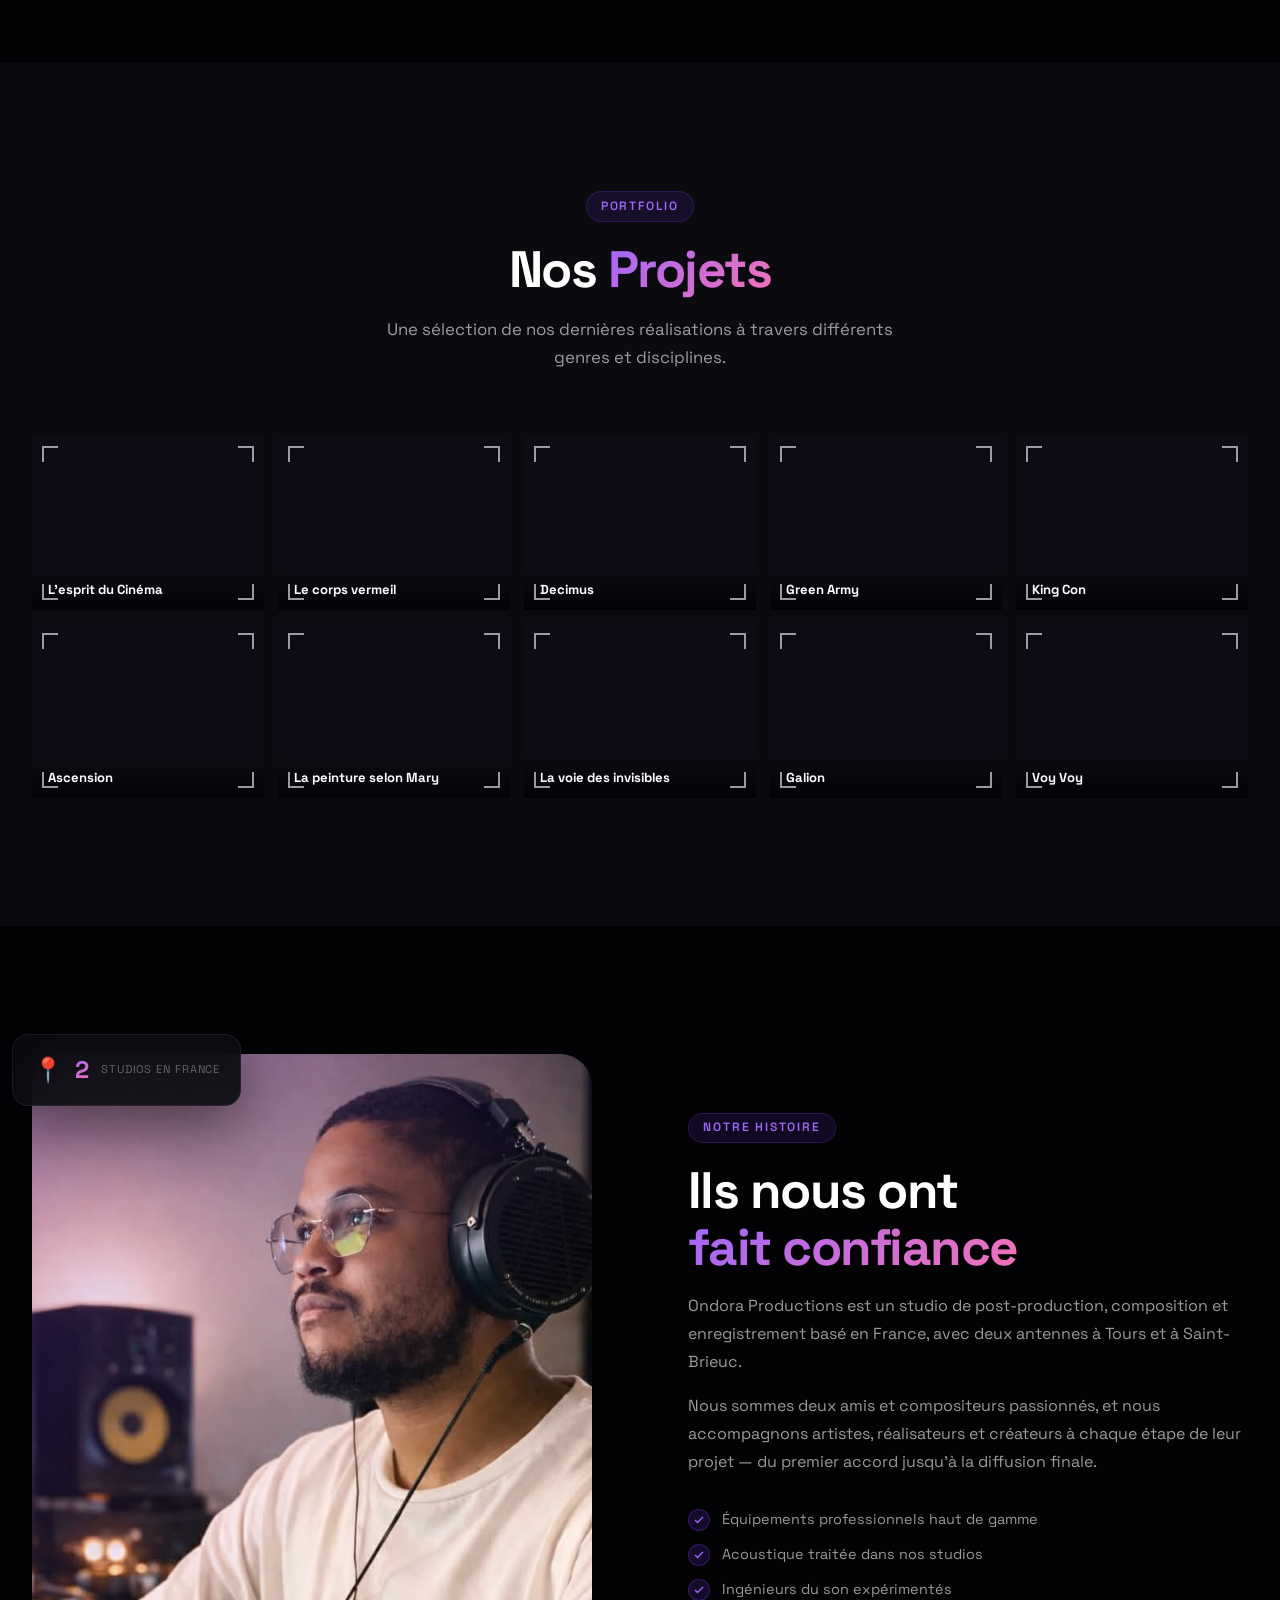
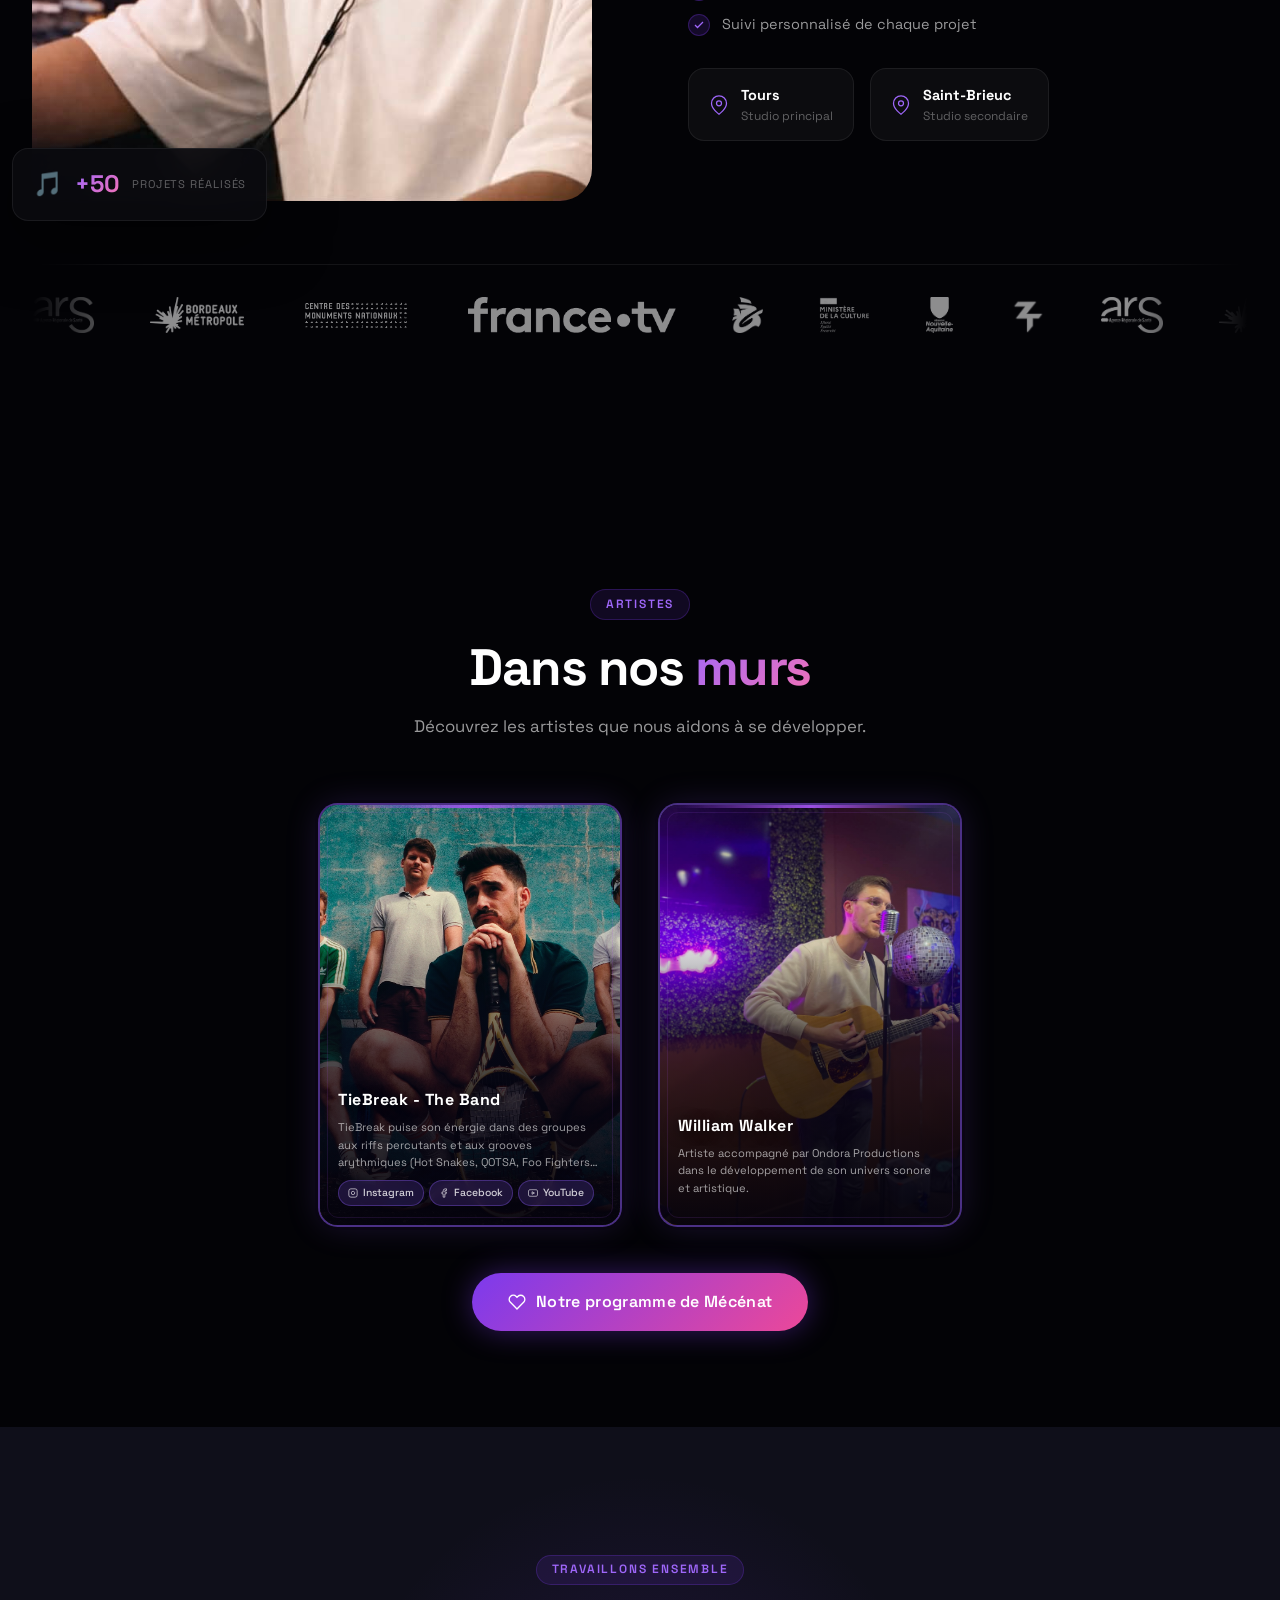
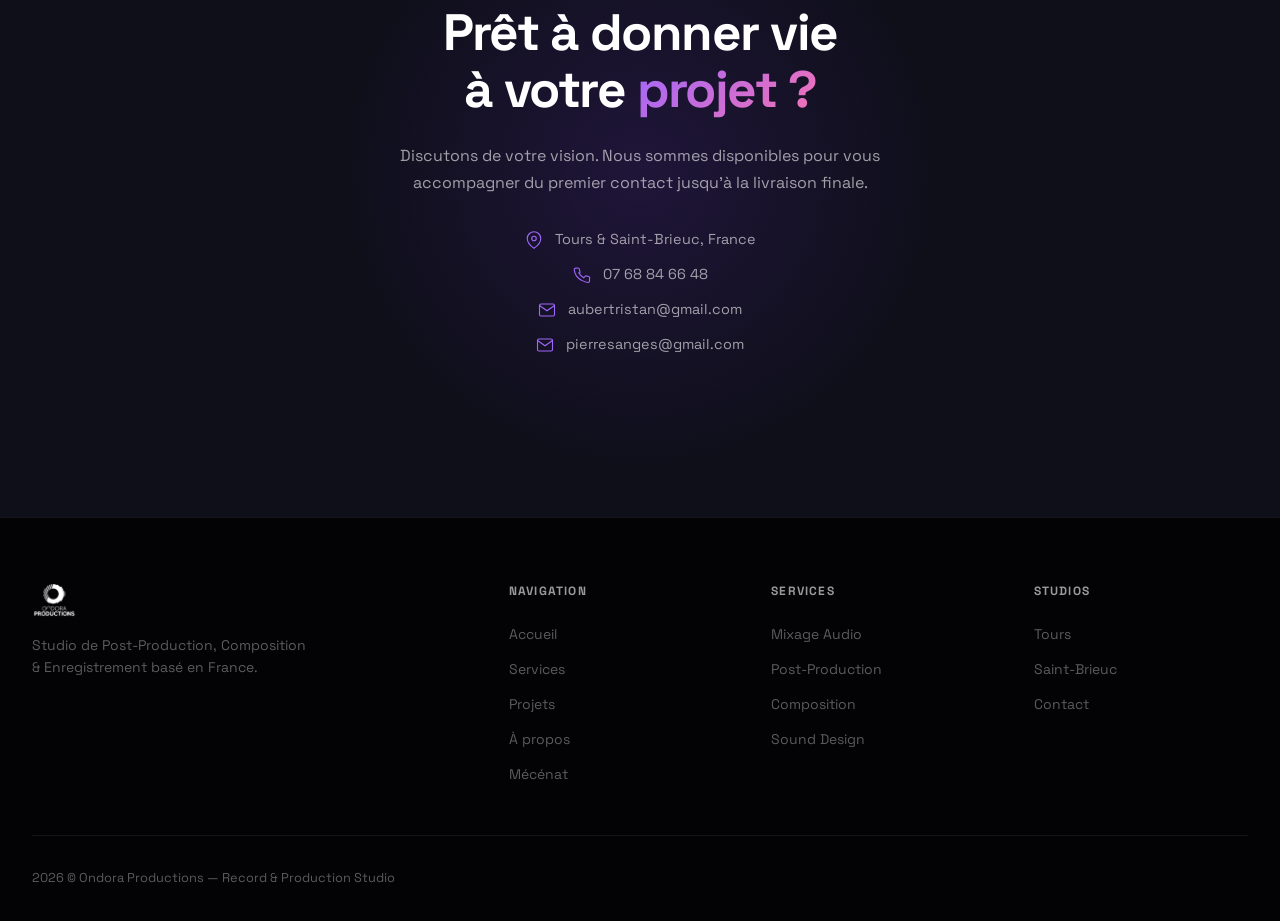
==== commit 793d0291: "Ajout page Mécénat (article blog) + liens nav + bouton DNM - Lien "Mécénat" dans tous les headers (g" ====
--- a/ondora-refonte/index.html
+++ b/ondora-refonte/index.html
@@ -24,7 +24,9 @@
         <li><a href="#projets">Projets</a></li>
         <li><a href="#propos">À propos</a></li>
         <li><a href="#contact">Contact</a></li>
+        <li><a href="mecena.html">Mécénat</a></li>
       </ul>
+      <a href="mecena.html" class="nav-cta nav-cta--ghost">Mécénat</a>
       <a href="#contact" class="nav-cta">Nous contacter</a>
       <button class="nav-toggle" id="navToggle" aria-label="Menu">
         <span></span><span></span><span></span>
@@ -416,6 +418,16 @@
 
       </div>
 
+      <!-- CTA Mécénat -->
+      <div class="dnm-mecena-cta">
+        <a href="mecena.html" class="btn btn--primary btn--mecena">
+          <svg viewBox="0 0 24 24" fill="none" stroke="currentColor" stroke-width="1.8" width="18" height="18">
+            <path d="M20.84 4.61a5.5 5.5 0 0 0-7.78 0L12 5.67l-1.06-1.06a5.5 5.5 0 0 0-7.78 7.78l1.06 1.06L12 21.23l7.78-7.78 1.06-1.06a5.5 5.5 0 0 0 0-7.78z"/>
+          </svg>
+          Notre programme de Mécénat
+        </a>
+      </div>
+
       <!-- Modal flip vidéo -->
       <div class="dnm-modal" id="dnmModal" role="dialog" aria-modal="true" aria-label="Lecteur vidéo artiste">
         <div class="dnm-modal-backdrop" id="dnmModalBackdrop"></div>
@@ -496,6 +508,7 @@
             <li><a href="#services">Services</a></li>
             <li><a href="#projets">Projets</a></li>
             <li><a href="#propos">À propos</a></li>
+            <li><a href="mecena.html">Mécénat</a></li>
           </ul>
         </div>
         <div class="footer-links-group">
--- a/ondora-refonte/style.css
+++ b/ondora-refonte/style.css
@@ -1708,35 +1708,43 @@
 }
 
 .dnm-grid {
-  display: grid;
-  grid-template-columns: repeat(2, 1fr);
-  gap: 2rem;
+  display: flex;
+  justify-content: center;
+  gap: 2.5rem;
+  flex-wrap: wrap;
   margin-top: 3rem;
 }
 
-/* Carte rectangulaire paysage */
+/* ── Carte style TCG portrait ── */
 .dnm-card {
-  display: flex;
-  flex-direction: row;
-  background: #0d0d14;
-  border: 1px solid rgba(139,92,246,0.15);
-  border-radius: 1.25rem;
+  position: relative;
+  width: 300px;
+  height: 420px;
+  border-radius: 1.1rem;
   overflow: hidden;
   cursor: pointer;
-  transition: transform 0.35s ease, border-color 0.35s ease, box-shadow 0.35s ease;
-  min-height: 260px;
+  flex-shrink: 0;
+  box-shadow:
+    0 0 0 2px rgba(139,92,246,0.5),
+    0 0 0 5px rgba(10,5,20,0.85),
+    0 0 35px rgba(139,92,246,0.2),
+    inset 0 0 0 1px rgba(255,255,255,0.06);
+  transition: transform 0.4s cubic-bezier(0.34,1.4,0.64,1), box-shadow 0.4s ease;
 }
 
 .dnm-card:hover {
-  transform: translateY(-5px);
-  border-color: rgba(139,92,246,0.55);
-  box-shadow: 0 20px 60px rgba(139,92,246,0.14);
-}
-
+  transform: translateY(-12px) scale(1.04);
+  box-shadow:
+    0 0 0 2px rgba(168,85,247,0.85),
+    0 0 0 5px rgba(10,5,20,0.9),
+    0 0 70px rgba(139,92,246,0.5),
+    inset 0 0 0 1px rgba(255,255,255,0.1);
+}
+
+/* Image plein cadre */
 .dnm-card-img-wrap {
-  position: relative;
-  flex: 0 0 42%;
-  overflow: hidden;
+  position: absolute;
+  inset: 0;
 }
 
 .dnm-card-img-wrap img {
@@ -1751,62 +1759,95 @@
   transform: scale(1.06);
 }
 
+/* Overlay dégradé bas */
 .dnm-card-overlay {
   position: absolute;
   inset: 0;
-  background: linear-gradient(to right, transparent 55%, #0d0d14 100%);
-}
-
-/* Bouton play centré sur l'image */
+  background: linear-gradient(
+    to bottom,
+    rgba(0,0,0,0.08) 0%,
+    rgba(0,0,0,0.04) 30%,
+    rgba(8,4,20,0.7) 58%,
+    rgba(4,2,12,0.97) 100%
+  );
+}
+
+/* Filet lumineux en haut */
+.dnm-card::before {
+  content: '';
+  position: absolute;
+  top: 0; left: 0; right: 0;
+  height: 3px;
+  background: linear-gradient(90deg, transparent 5%, rgba(168,85,247,0.9) 50%, transparent 95%);
+  z-index: 3;
+}
+
+/* Cadre intérieur décoratif */
+.dnm-card::after {
+  content: '';
+  position: absolute;
+  top: 7px; left: 7px; right: 7px; bottom: 7px;
+  border-radius: 0.7rem;
+  border: 1px solid rgba(168,85,247,0.13);
+  pointer-events: none;
+  z-index: 3;
+}
+
+/* Bouton play */
 .dnm-play-btn {
   position: absolute;
-  inset: 0;
-  display: flex;
-  align-items: center;
-  justify-content: center;
+  top: 50%;
+  left: 50%;
+  z-index: 4;
   opacity: 0;
-  transition: opacity 0.3s ease;
+  transform: translate(-50%, -60%) scale(0.8);
+  transition: opacity 0.3s ease, transform 0.3s ease;
 }
 
 .dnm-play-btn svg {
-  width: 48px;
-  height: 48px;
+  width: 54px;
+  height: 54px;
   color: #fff;
-  filter: drop-shadow(0 0 16px rgba(139,92,246,0.8));
   background: rgba(139,92,246,0.3);
   border-radius: 50%;
-  padding: 12px;
-  border: 2px solid rgba(139,92,246,0.6);
-  backdrop-filter: blur(4px);
+  padding: 14px;
+  border: 2px solid rgba(168,85,247,0.75);
+  backdrop-filter: blur(6px);
+  filter: drop-shadow(0 0 24px rgba(139,92,246,1));
 }
 
 .dnm-card[data-video]:hover .dnm-play-btn {
   opacity: 1;
-}
-
+  transform: translate(-50%, -60%) scale(1);
+}
+
+/* Contenu texte bas de carte */
 .dnm-card-body {
-  flex: 1;
-  padding: 1.5rem 1.75rem;
+  position: absolute;
+  bottom: 0; left: 0; right: 0;
+  z-index: 2;
+  padding: 1.1rem 1.15rem 1.2rem;
   display: flex;
   flex-direction: column;
-  justify-content: center;
-  gap: 0.65rem;
+  gap: 0.4rem;
 }
 
 .dnm-card-name {
-  font-size: 1.2rem;
-  font-weight: 700;
+  font-size: 1rem;
+  font-weight: 800;
   color: #fff;
   margin: 0;
+  letter-spacing: 0.03em;
+  text-shadow: 0 2px 14px rgba(0,0,0,0.9);
 }
 
 .dnm-card-bio {
-  font-size: 0.83rem;
-  color: rgba(255,255,255,0.55);
-  line-height: 1.65;
+  font-size: 0.7rem;
+  color: rgba(255,255,255,0.62);
+  line-height: 1.55;
   margin: 0;
   display: -webkit-box;
-  -webkit-line-clamp: 4;
+  -webkit-line-clamp: 3;
   -webkit-box-orient: vertical;
   overflow: hidden;
 }
@@ -1814,34 +1855,35 @@
 .dnm-card-socials {
   display: flex;
   flex-wrap: wrap;
-  gap: 0.5rem;
-  margin-top: 0.25rem;
+  gap: 0.35rem;
+  margin-top: 0.15rem;
 }
 
 .dnm-social-link {
   display: inline-flex;
   align-items: center;
-  gap: 0.35rem;
-  padding: 0.3rem 0.7rem;
+  gap: 0.3rem;
+  padding: 0.22rem 0.55rem;
   border-radius: 999px;
-  background: rgba(139,92,246,0.1);
-  border: 1px solid rgba(139,92,246,0.25);
-  color: rgba(255,255,255,0.7);
-  font-size: 0.74rem;
+  background: rgba(139,92,246,0.18);
+  border: 1px solid rgba(139,92,246,0.35);
+  color: rgba(255,255,255,0.8);
+  font-size: 0.65rem;
   font-weight: 500;
   text-decoration: none;
   transition: background 0.2s, color 0.2s, border-color 0.2s;
+  backdrop-filter: blur(4px);
 }
 
 .dnm-social-link svg {
-  width: 12px;
-  height: 12px;
+  width: 10px;
+  height: 10px;
   flex-shrink: 0;
 }
 
 .dnm-social-link:hover {
-  background: rgba(139,92,246,0.25);
-  border-color: rgba(139,92,246,0.6);
+  background: rgba(139,92,246,0.4);
+  border-color: rgba(168,85,247,0.7);
   color: #fff;
 }
 
@@ -1856,7 +1898,7 @@
   opacity: 0;
   pointer-events: none;
   transition: opacity 0.3s ease;
-  perspective: 1200px;
+  perspective: 1400px;
 }
 
 .dnm-modal.active {
@@ -1867,8 +1909,8 @@
 .dnm-modal-backdrop {
   position: absolute;
   inset: 0;
-  background: rgba(3,3,6,0.88);
-  backdrop-filter: blur(10px);
+  background: rgba(3,3,6,0.9);
+  backdrop-filter: blur(12px);
 }
 
 .dnm-modal-inner {
@@ -1876,12 +1918,15 @@
   z-index: 1;
   width: min(860px, 92vw);
   background: #0d0d14;
-  border: 1px solid rgba(139,92,246,0.3);
+  border: 1px solid rgba(139,92,246,0.35);
   border-radius: 1.5rem;
   overflow: hidden;
-  transform: rotateY(90deg) scale(0.85);
+  transform: rotateY(90deg) scale(0.8);
   transition: transform 0.55s cubic-bezier(0.34, 1.3, 0.64, 1);
-  box-shadow: 0 40px 120px rgba(0,0,0,0.7), 0 0 60px rgba(139,92,246,0.12);
+  box-shadow:
+    0 40px 120px rgba(0,0,0,0.7),
+    0 0 80px rgba(139,92,246,0.15),
+    inset 0 0 0 1px rgba(255,255,255,0.05);
 }
 
 .dnm-modal.active .dnm-modal-inner {
@@ -1903,33 +1948,34 @@
 }
 
 .dnm-modal-info {
-  padding: 1.5rem 2rem 1.75rem;
+  padding: 1.25rem 1.75rem 1.5rem;
+  border-top: 1px solid rgba(139,92,246,0.15);
 }
 
 .dnm-modal-info h3 {
-  font-size: 1.2rem;
+  font-size: 1.1rem;
   font-weight: 700;
   color: #fff;
-  margin: 0 0 0.5rem;
+  margin: 0 0 0.4rem;
 }
 
 .dnm-modal-info p {
-  font-size: 0.85rem;
-  color: rgba(255,255,255,0.55);
+  font-size: 0.83rem;
+  color: rgba(255,255,255,0.5);
   line-height: 1.65;
   margin: 0;
 }
 
 .dnm-modal-close {
   position: absolute;
-  top: 1rem;
-  right: 1rem;
+  top: 0.9rem;
+  right: 0.9rem;
   z-index: 2;
-  width: 36px;
-  height: 36px;
+  width: 34px;
+  height: 34px;
   border-radius: 50%;
-  background: rgba(0,0,0,0.6);
-  border: 1px solid rgba(255,255,255,0.15);
+  background: rgba(0,0,0,0.65);
+  border: 1px solid rgba(255,255,255,0.12);
   color: #fff;
   cursor: pointer;
   display: flex;
@@ -1939,32 +1985,26 @@
 }
 
 .dnm-modal-close svg {
-  width: 16px;
-  height: 16px;
+  width: 15px;
+  height: 15px;
 }
 
 .dnm-modal-close:hover {
-  background: rgba(139,92,246,0.4);
-  border-color: rgba(139,92,246,0.6);
+  background: rgba(139,92,246,0.45);
+  border-color: rgba(139,92,246,0.7);
 }
 
 @media (max-width: 768px) {
-  .dnm-grid {
-    grid-template-columns: 1fr;
-  }
-
   .dnm-card {
-    flex-direction: column;
-    min-height: auto;
-  }
-
-  .dnm-card-img-wrap {
-    flex: none;
-    height: 200px;
-  }
-
-  .dnm-card-overlay {
-    background: linear-gradient(to bottom, transparent 50%, #0d0d14 100%);
+    width: 260px;
+    height: 365px;
+  }
+}
+
+@media (max-width: 480px) {
+  .dnm-card {
+    width: 82vw;
+    height: calc(82vw * 1.4);
   }
 }
 
@@ -2002,3 +2042,348 @@
   font-weight: 700;
   padding: 0.75rem 2rem;
 }
+
+/* ── Nav CTA ghost (Mécénat) ── */
+.nav-cta--ghost {
+  background: transparent;
+  border: 1px solid rgba(139,92,246,0.4);
+  box-shadow: none;
+  color: rgba(255,255,255,0.85);
+  margin-right: 0.5rem;
+}
+
+.nav-cta--ghost:hover {
+  background: rgba(139,92,246,0.12);
+  border-color: rgba(168,85,247,0.7);
+  box-shadow: 0 0 20px rgba(139,92,246,0.2);
+}
+
+/* ── Lien actif nav ── */
+.nav-link--active {
+  color: var(--purple-3) !important;
+}
+
+/* ── Bouton Mécénat sous DNM ── */
+.dnm-mecena-cta {
+  display: flex;
+  justify-content: center;
+  margin-top: 3rem;
+}
+
+.btn--mecena {
+  font-size: 1rem;
+  padding: 1rem 2.25rem;
+  gap: 0.65rem;
+}
+
+.btn--lg {
+  font-size: 1rem;
+  padding: 1rem 2.5rem;
+}
+
+/* ═══════════════════════════════════════════════════════
+   PAGE MÉCÉNAT
+   ═══════════════════════════════════════════════════════ */
+
+.mecena-page {
+  background: var(--bg-0);
+  padding-top: 80px;
+}
+
+/* ── Hero mécénat ── */
+.mecena-hero {
+  position: relative;
+  padding: 6rem 0 5rem;
+  overflow: hidden;
+}
+
+.mecena-hero-bg {
+  position: absolute;
+  inset: 0;
+  pointer-events: none;
+}
+
+.mecena-hero-glow {
+  position: absolute;
+  top: -200px;
+  left: 50%;
+  transform: translateX(-50%);
+  width: 800px;
+  height: 600px;
+  background: radial-gradient(ellipse at center, rgba(139,92,246,0.18) 0%, transparent 65%);
+}
+
+.mecena-hero-content {
+  position: relative;
+  max-width: 780px;
+}
+
+.mecena-back {
+  display: inline-flex;
+  align-items: center;
+  gap: 0.5rem;
+  color: var(--text-secondary);
+  font-size: 0.85rem;
+  margin-bottom: 2rem;
+  transition: color 0.2s;
+}
+
+.mecena-back:hover { color: #fff; }
+
+.mecena-meta {
+  display: flex;
+  align-items: center;
+  gap: 1rem;
+  margin-bottom: 1.5rem;
+}
+
+.mecena-date {
+  font-size: 0.8rem;
+  color: var(--text-muted);
+}
+
+.mecena-title {
+  font-size: clamp(2.2rem, 5vw, 3.5rem);
+  font-weight: 900;
+  line-height: 1.1;
+  letter-spacing: -0.02em;
+  margin-bottom: 1.5rem;
+}
+
+.mecena-subtitle {
+  font-size: 1.15rem;
+  color: var(--text-secondary);
+  line-height: 1.75;
+  max-width: 620px;
+}
+
+/* ── Corps article ── */
+.mecena-article {
+  padding: 5rem 0 6rem;
+}
+
+.mecena-article-inner {
+  max-width: 1000px;
+  margin: 0 auto;
+  display: flex;
+  flex-direction: column;
+  gap: 5rem;
+}
+
+/* ── Section texte + image côte à côte ── */
+.mecena-section {
+  display: grid;
+  grid-template-columns: 1fr 1fr;
+  gap: 4rem;
+  align-items: center;
+}
+
+.mecena-section--reverse {
+  direction: rtl;
+}
+
+.mecena-section--reverse > * {
+  direction: ltr;
+}
+
+.mecena-text-block h2 {
+  font-size: clamp(1.5rem, 3vw, 2.1rem);
+  font-weight: 800;
+  line-height: 1.2;
+  margin-bottom: 1.25rem;
+  color: #fff;
+}
+
+.mecena-text-block p {
+  font-size: 1rem;
+  color: var(--text-secondary);
+  line-height: 1.85;
+  margin-bottom: 1rem;
+}
+
+.mecena-text-block p:last-child { margin-bottom: 0; }
+
+/* ── Images ── */
+.mecena-img-wrap {
+  position: relative;
+  border-radius: 1rem;
+  overflow: hidden;
+  border: 1px solid rgba(139,92,246,0.2);
+  box-shadow: 0 20px 60px rgba(0,0,0,0.5), 0 0 40px rgba(139,92,246,0.08);
+}
+
+.mecena-img-wrap--large {
+  aspect-ratio: 3/4;
+}
+
+.mecena-img-wrap img {
+  width: 100%;
+  height: 100%;
+  object-fit: cover;
+  object-position: center top;
+}
+
+.mecena-img-caption {
+  position: absolute;
+  bottom: 0;
+  left: 0; right: 0;
+  padding: 0.7rem 1rem;
+  background: rgba(5,3,15,0.75);
+  backdrop-filter: blur(8px);
+  font-size: 0.73rem;
+  color: var(--text-secondary);
+  border-top: 1px solid rgba(139,92,246,0.15);
+}
+
+/* ── Citation ── */
+.mecena-quote {
+  border-left: 3px solid var(--purple-1);
+  padding: 1.5rem 2.5rem;
+  background: rgba(139,92,246,0.06);
+  border-radius: 0 0.75rem 0.75rem 0;
+}
+
+.mecena-quote p {
+  font-size: 1.25rem;
+  font-style: italic;
+  color: rgba(255,255,255,0.75);
+  line-height: 1.7;
+  margin: 0;
+}
+
+/* ── Section full largeur ── */
+.mecena-section-full {
+  display: flex;
+  flex-direction: column;
+  gap: 3rem;
+}
+
+.mecena-text-block--centered {
+  text-align: center;
+  max-width: 620px;
+  margin: 0 auto;
+}
+
+/* ── Cards services mécénat ── */
+.mecena-cards {
+  display: grid;
+  grid-template-columns: repeat(2, 1fr);
+  gap: 1.5rem;
+}
+
+.mecena-card {
+  background: rgba(255,255,255,0.03);
+  border: 1px solid rgba(139,92,246,0.15);
+  border-radius: 1rem;
+  padding: 1.75rem;
+  transition: border-color 0.3s, background 0.3s, transform 0.3s;
+}
+
+.mecena-card:hover {
+  border-color: rgba(139,92,246,0.4);
+  background: rgba(139,92,246,0.06);
+  transform: translateY(-4px);
+}
+
+.mecena-card-icon {
+  width: 52px;
+  height: 52px;
+  border-radius: 0.75rem;
+  background: rgba(139,92,246,0.12);
+  border: 1px solid rgba(139,92,246,0.25);
+  display: flex;
+  align-items: center;
+  justify-content: center;
+  color: var(--purple-3);
+  margin-bottom: 1.1rem;
+}
+
+.mecena-card h3 {
+  font-size: 1rem;
+  font-weight: 700;
+  color: #fff;
+  margin-bottom: 0.5rem;
+}
+
+.mecena-card p {
+  font-size: 0.85rem;
+  color: var(--text-secondary);
+  line-height: 1.65;
+  margin: 0;
+}
+
+/* ── Image pleine largeur ── */
+.mecena-img-full {
+  position: relative;
+  width: 100%;
+  height: 400px;
+  border-radius: 1.25rem;
+  overflow: hidden;
+  border: 1px solid rgba(139,92,246,0.15);
+}
+
+.mecena-img-full img {
+  width: 100%;
+  height: 100%;
+  object-fit: cover;
+  object-position: center;
+}
+
+.mecena-img-full-overlay {
+  position: absolute;
+  inset: 0;
+  background: linear-gradient(
+    to bottom,
+    transparent 40%,
+    rgba(3,3,6,0.6) 100%
+  );
+}
+
+/* ── Section finale + CTA ── */
+.mecena-section-final {
+  display: flex;
+  flex-direction: column;
+  gap: 3rem;
+}
+
+.mecena-cta-block {
+  display: flex;
+  flex-direction: column;
+  align-items: center;
+  gap: 1rem;
+  text-align: center;
+}
+
+.mecena-cta-label {
+  font-size: 1.1rem;
+  font-weight: 600;
+  color: #fff;
+}
+
+.mecena-cta-sub {
+  font-size: 0.82rem;
+  color: var(--text-muted);
+  margin: 0;
+}
+
+/* ── Responsive ── */
+@media (max-width: 768px) {
+  .mecena-section,
+  .mecena-section--reverse {
+    grid-template-columns: 1fr;
+    direction: ltr;
+    gap: 2rem;
+  }
+
+  .mecena-cards {
+    grid-template-columns: 1fr;
+  }
+
+  .mecena-img-full {
+    height: 250px;
+  }
+
+  .nav-cta--ghost {
+    display: none;
+  }
+}
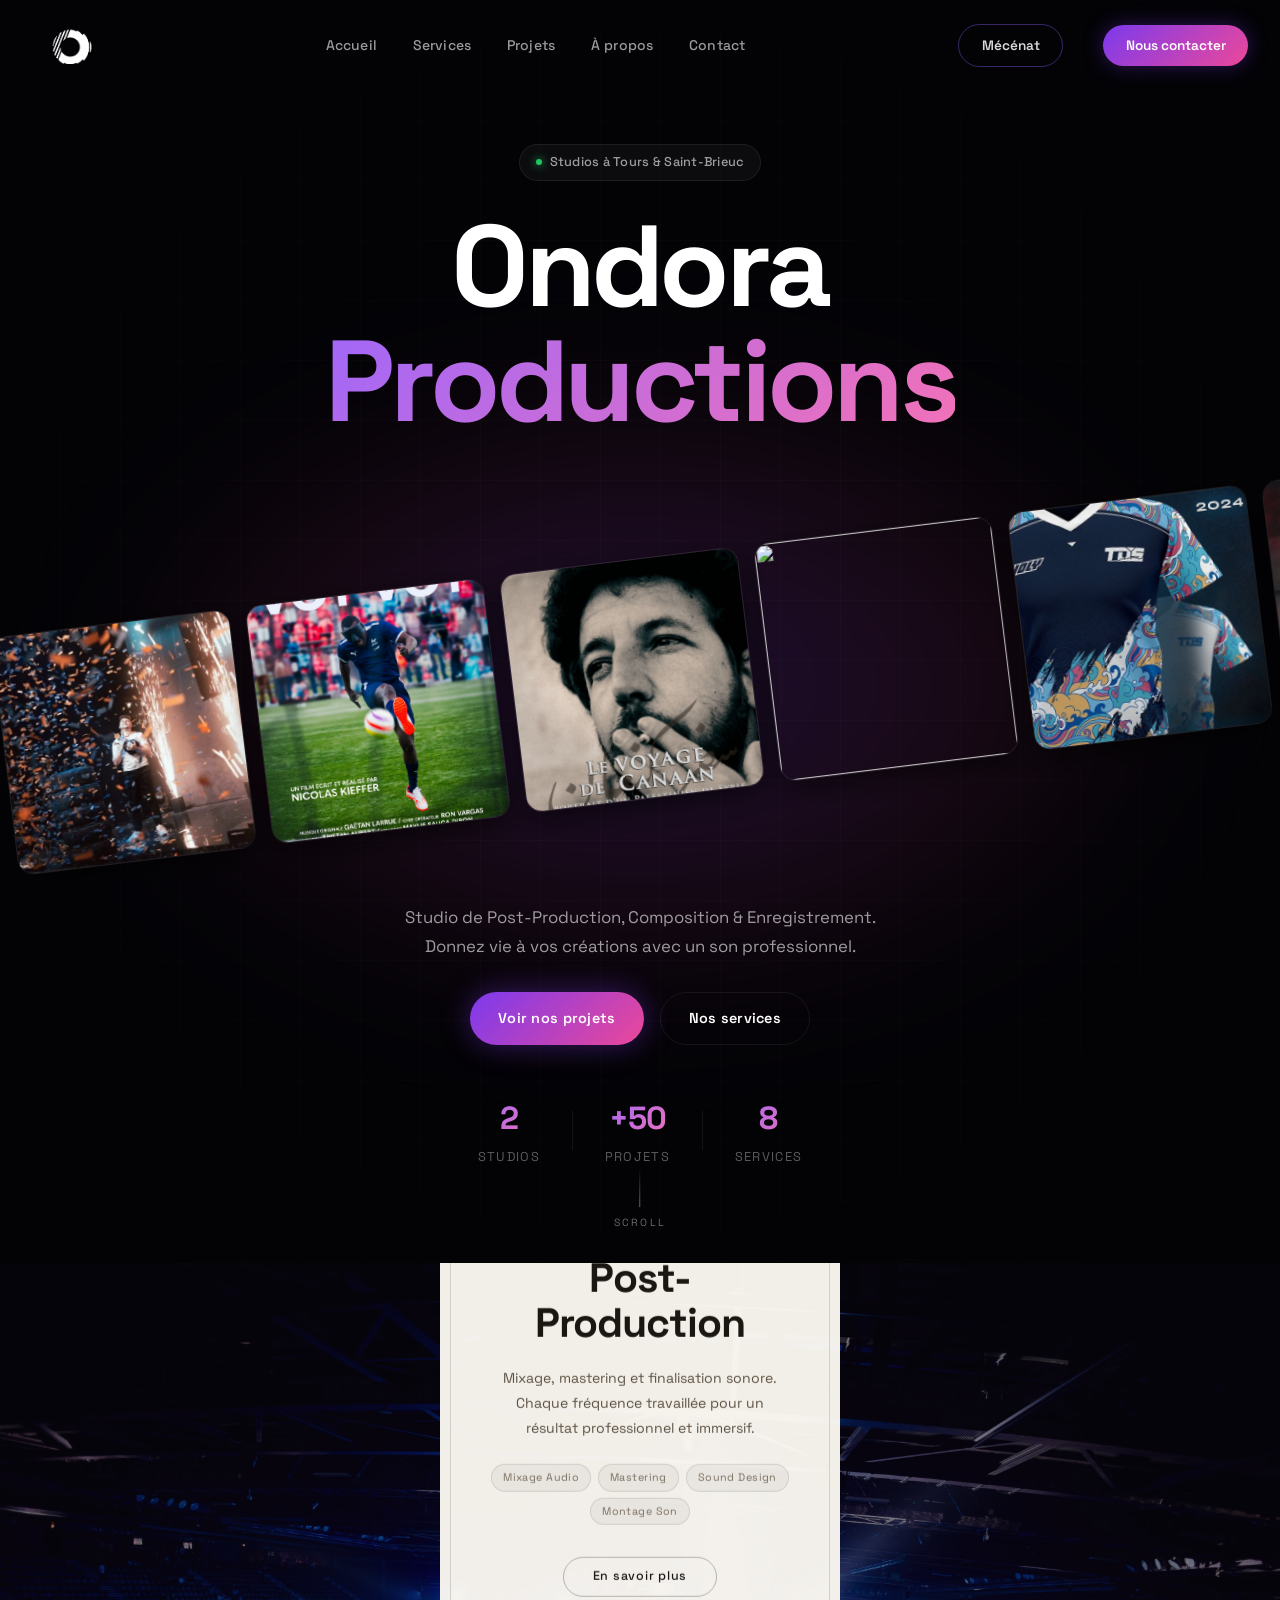
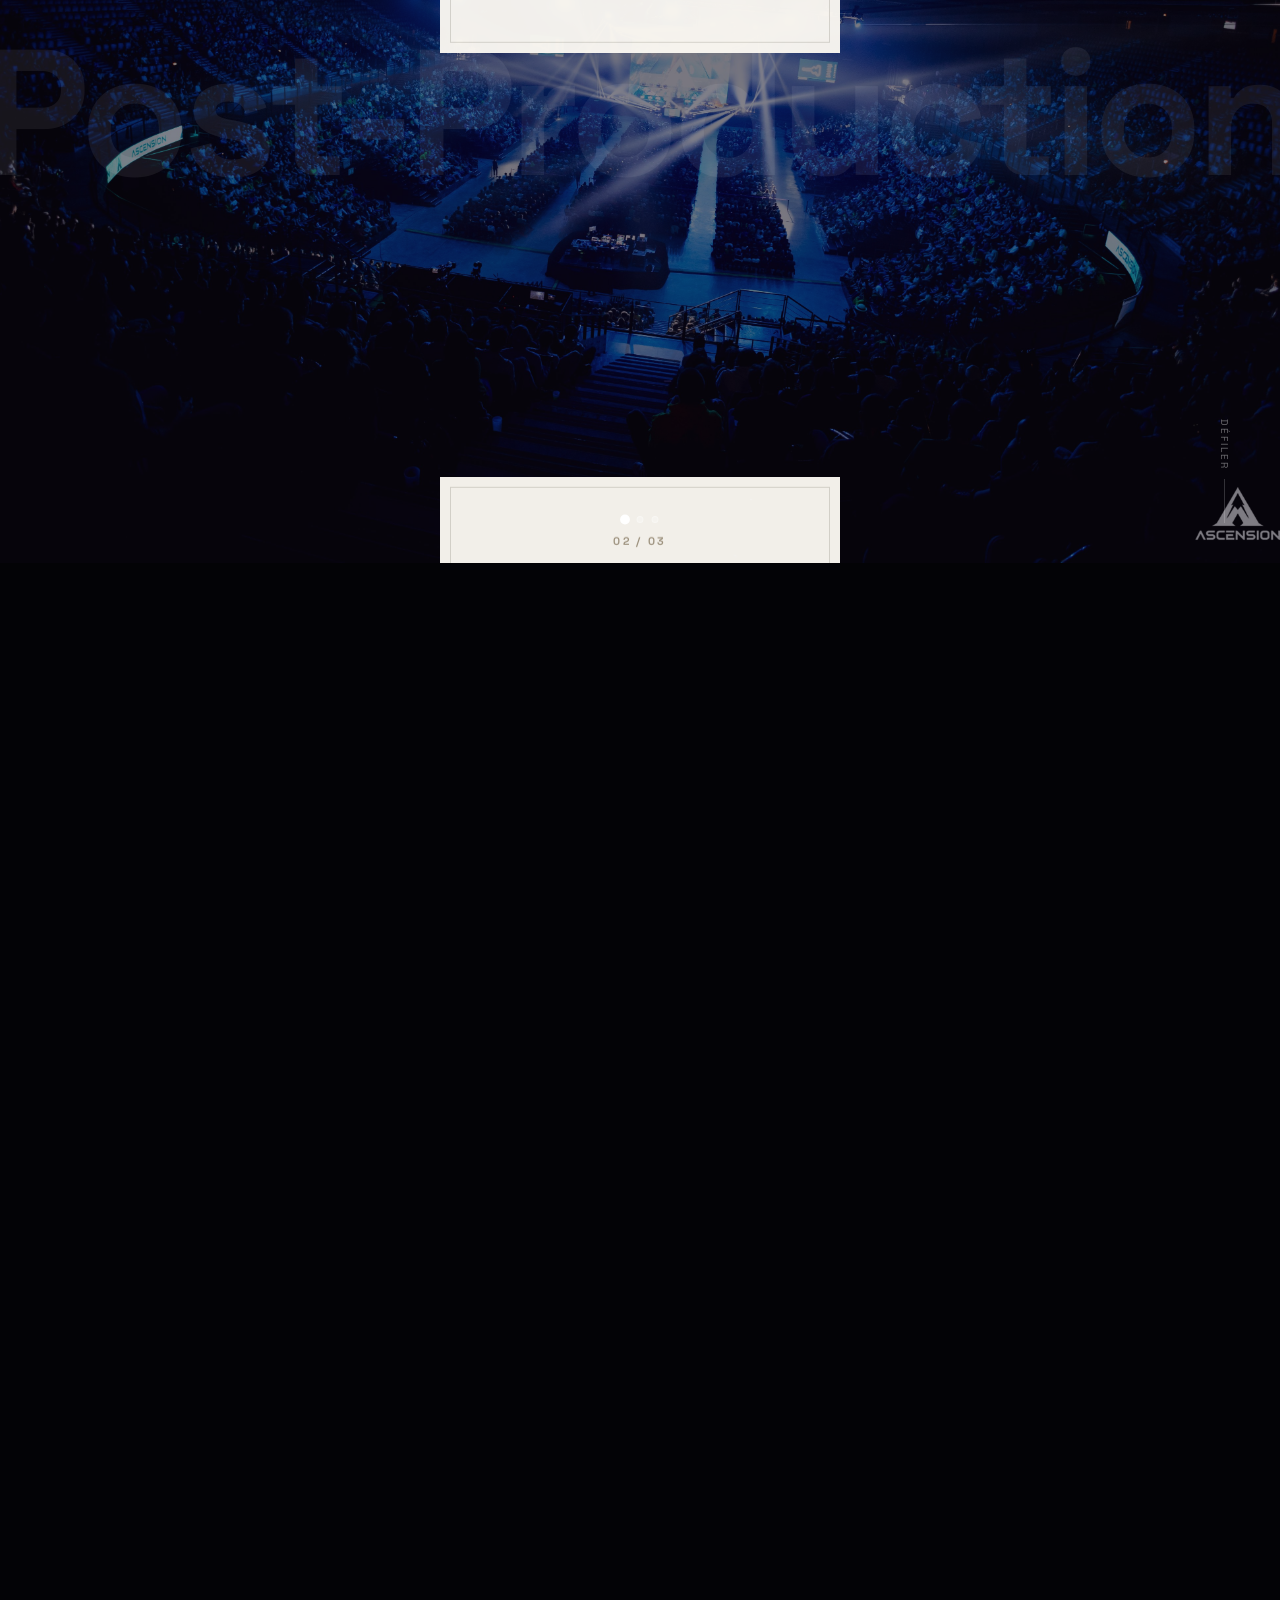
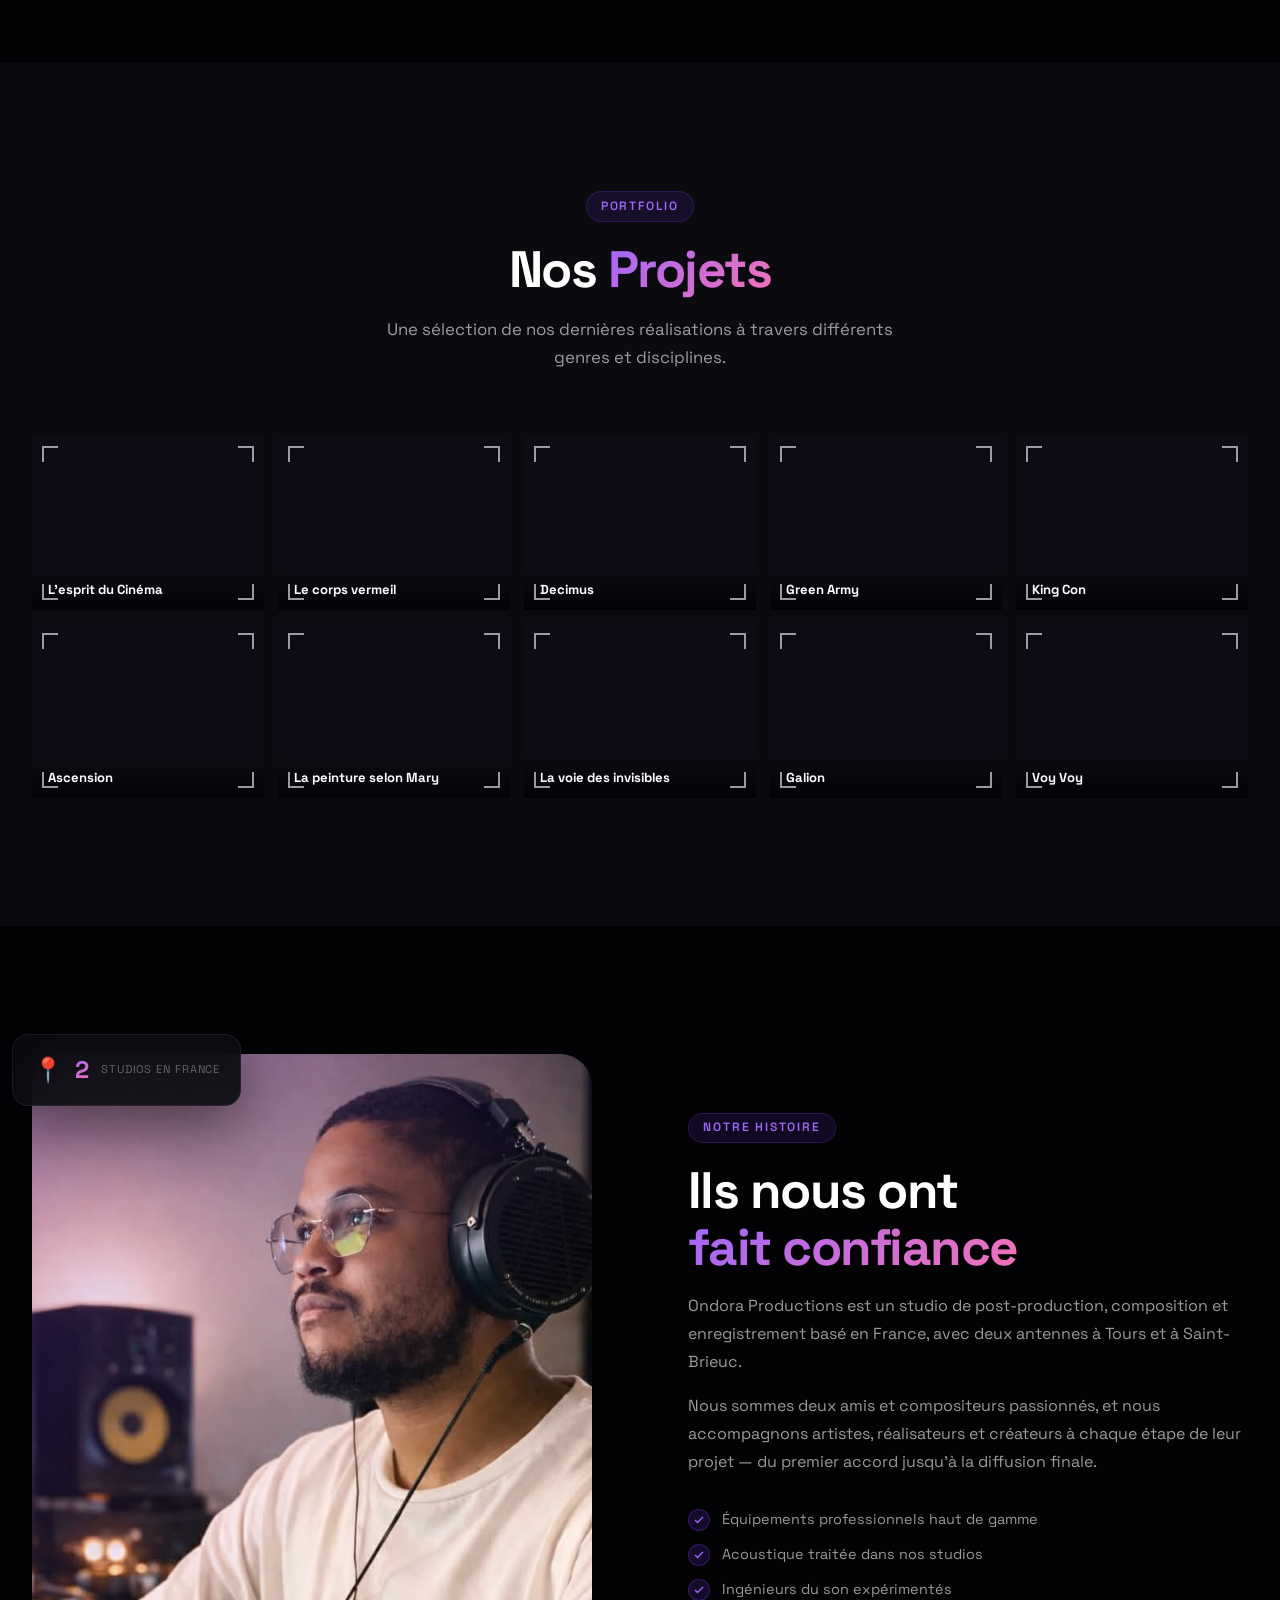
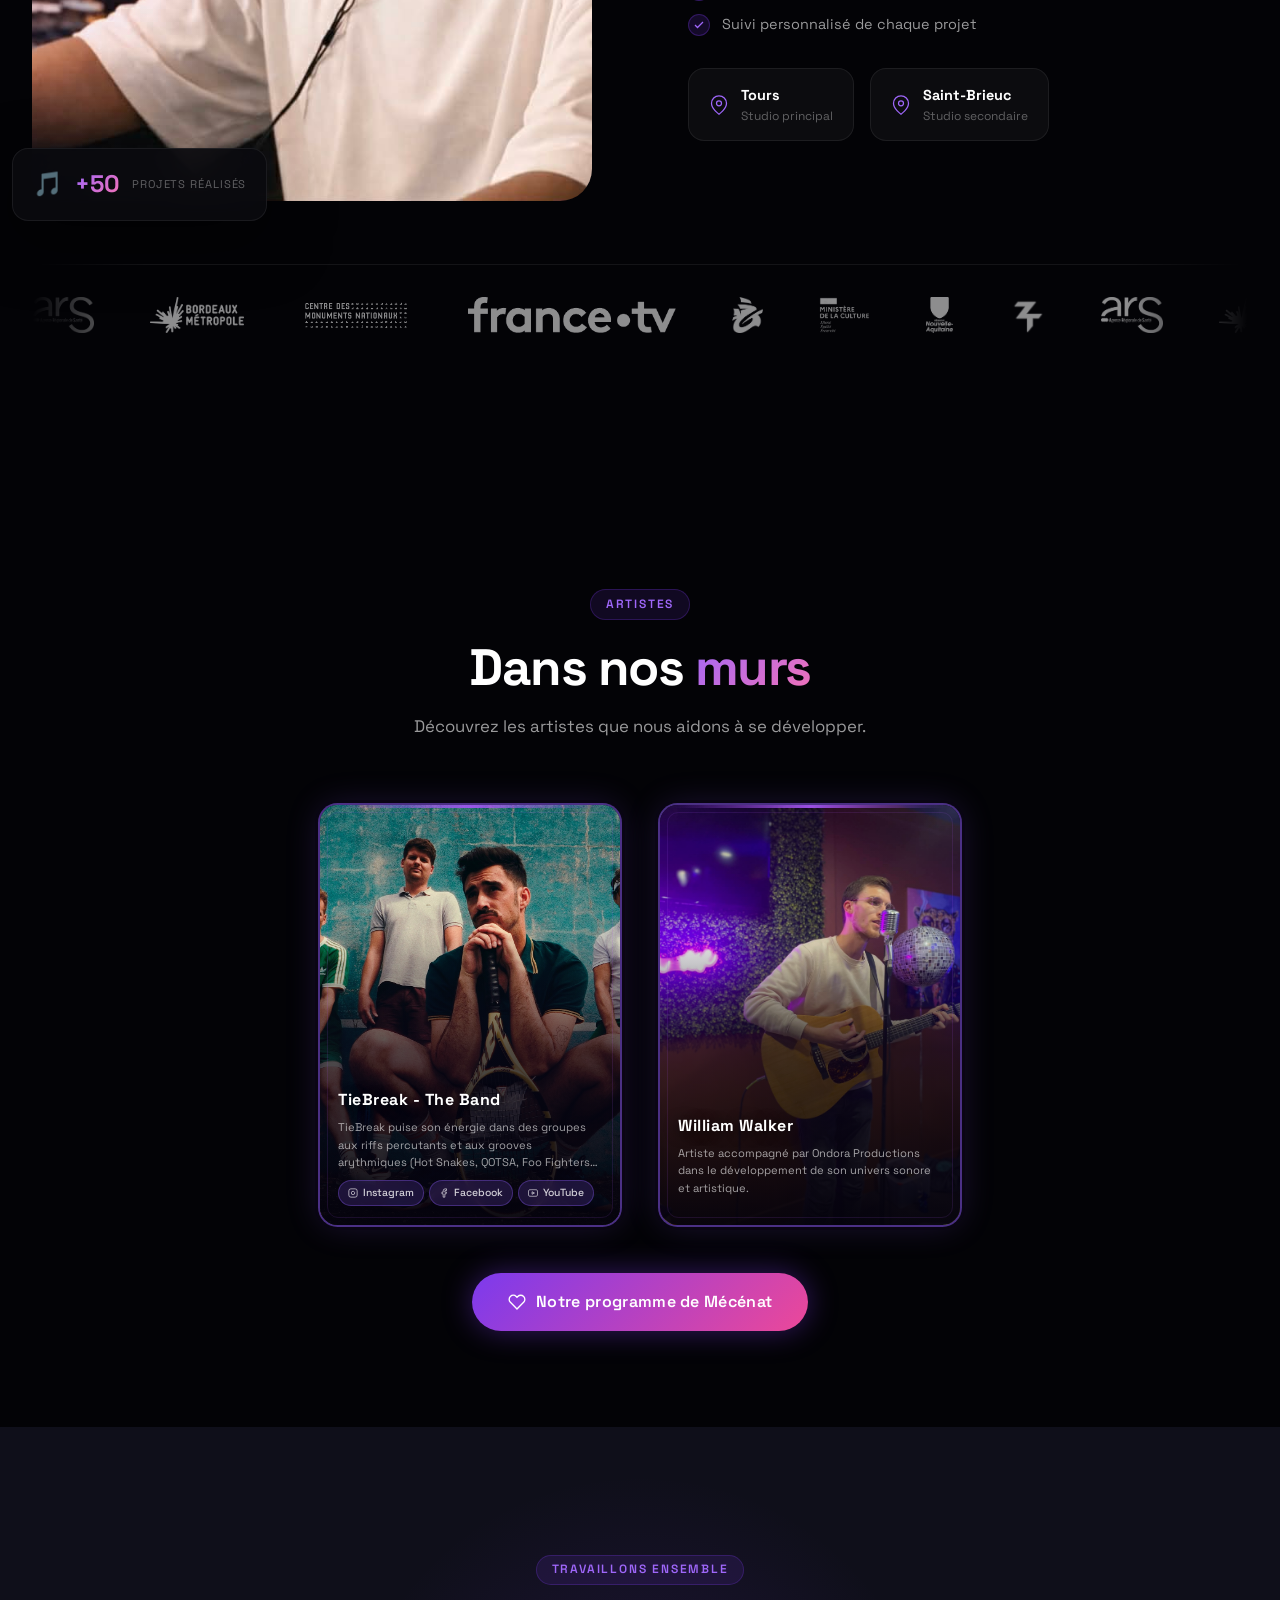
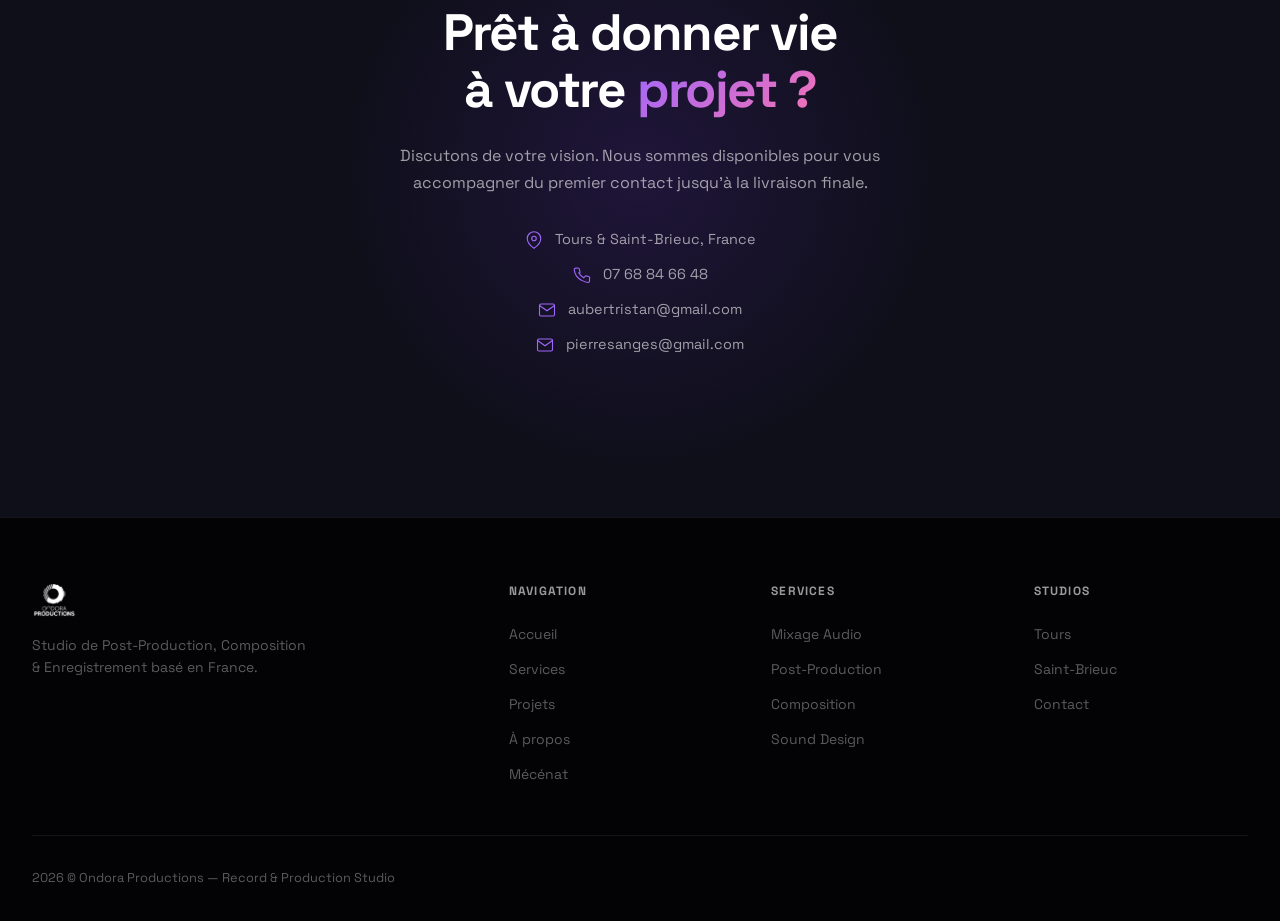
==== commit f34863bd: "Suppression doublon lien Mécénat dans nav-links https://claude.ai/code/session_01SSAkNpz1cKwrkhXz9iX" ====
--- a/ondora-refonte/index.html
+++ b/ondora-refonte/index.html
@@ -24,7 +24,6 @@
         <li><a href="#projets">Projets</a></li>
         <li><a href="#propos">À propos</a></li>
         <li><a href="#contact">Contact</a></li>
-        <li><a href="mecena.html">Mécénat</a></li>
       </ul>
       <a href="mecena.html" class="nav-cta nav-cta--ghost">Mécénat</a>
       <a href="#contact" class="nav-cta">Nous contacter</a>
--- a/ondora-refonte/style.css
+++ b/ondora-refonte/style.css
@@ -2093,7 +2093,7 @@
 /* ── Hero mécénat ── */
 .mecena-hero {
   position: relative;
-  padding: 6rem 0 5rem;
+  padding: 6rem 0 3rem;
   overflow: hidden;
 }
 
@@ -2326,7 +2326,7 @@
   width: 100%;
   height: 100%;
   object-fit: cover;
-  object-position: center;
+  object-position: center 15%;
 }
 
 .mecena-img-full-overlay {
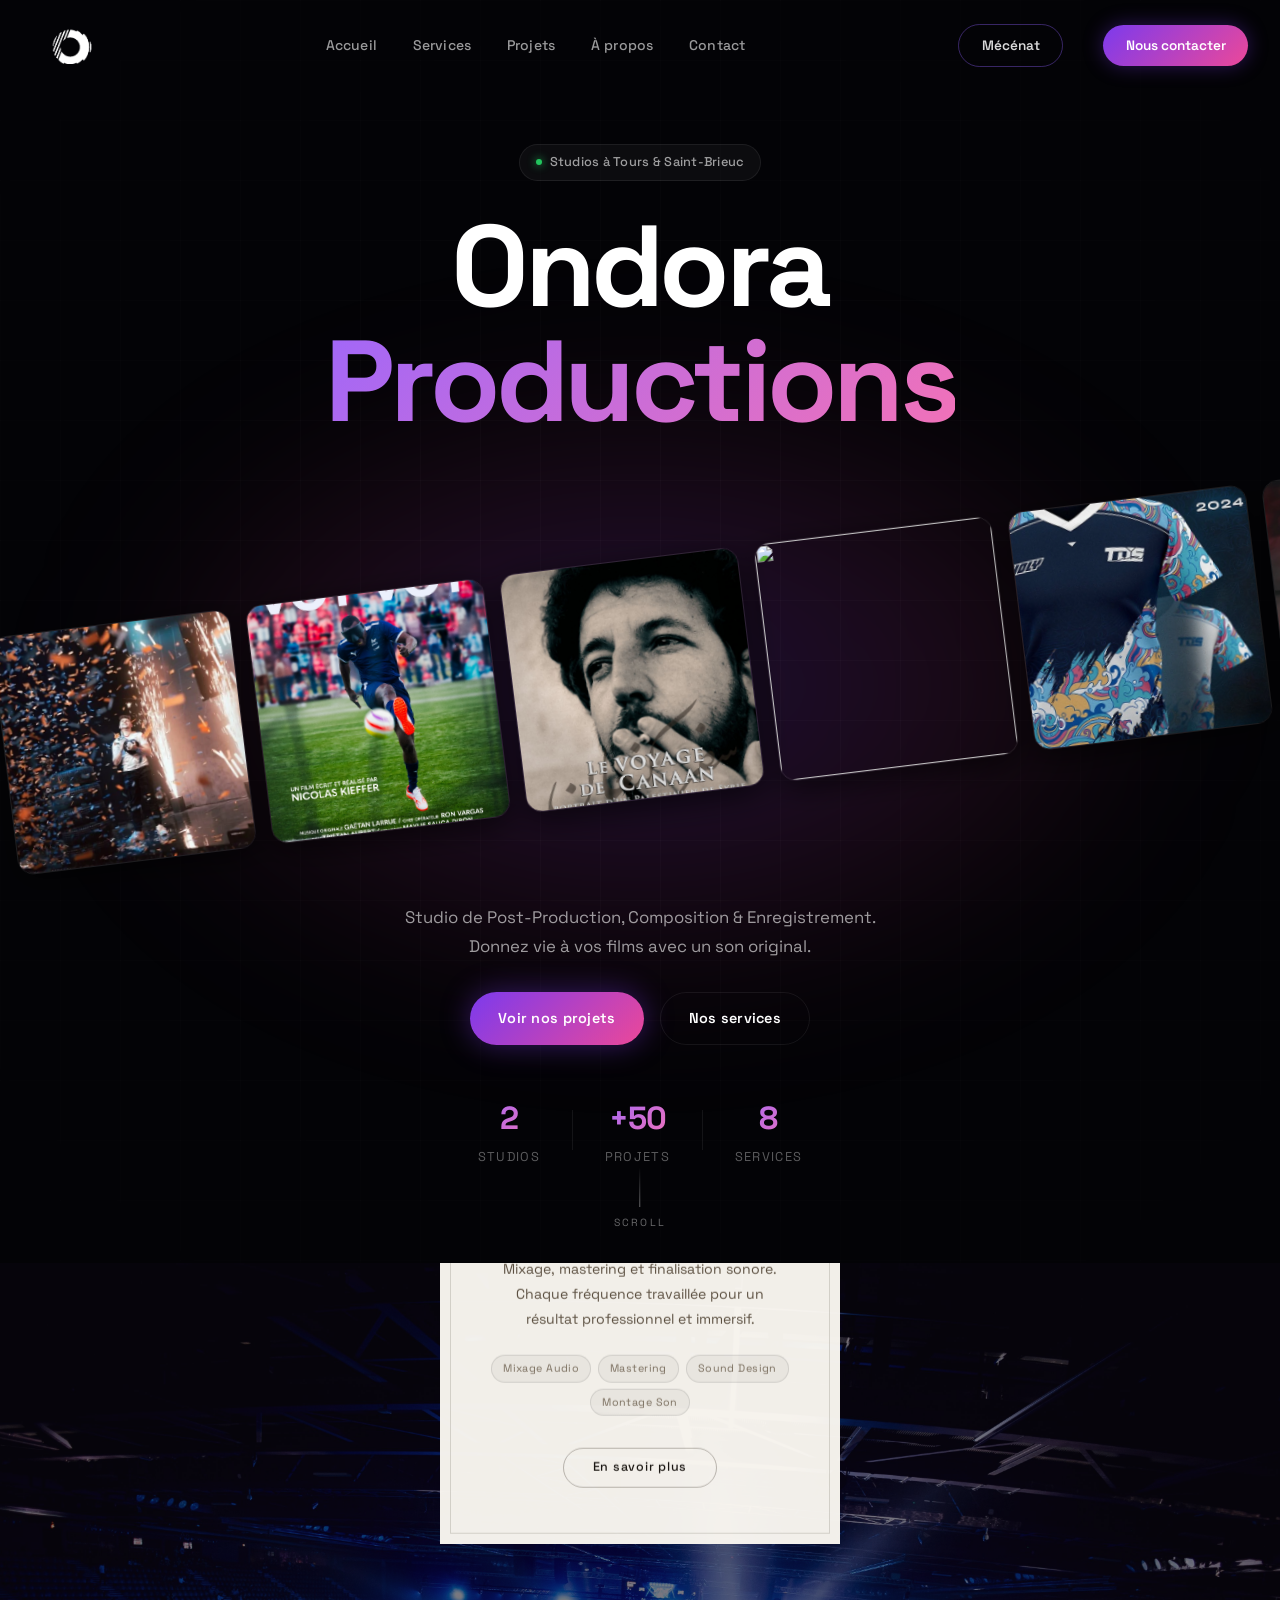
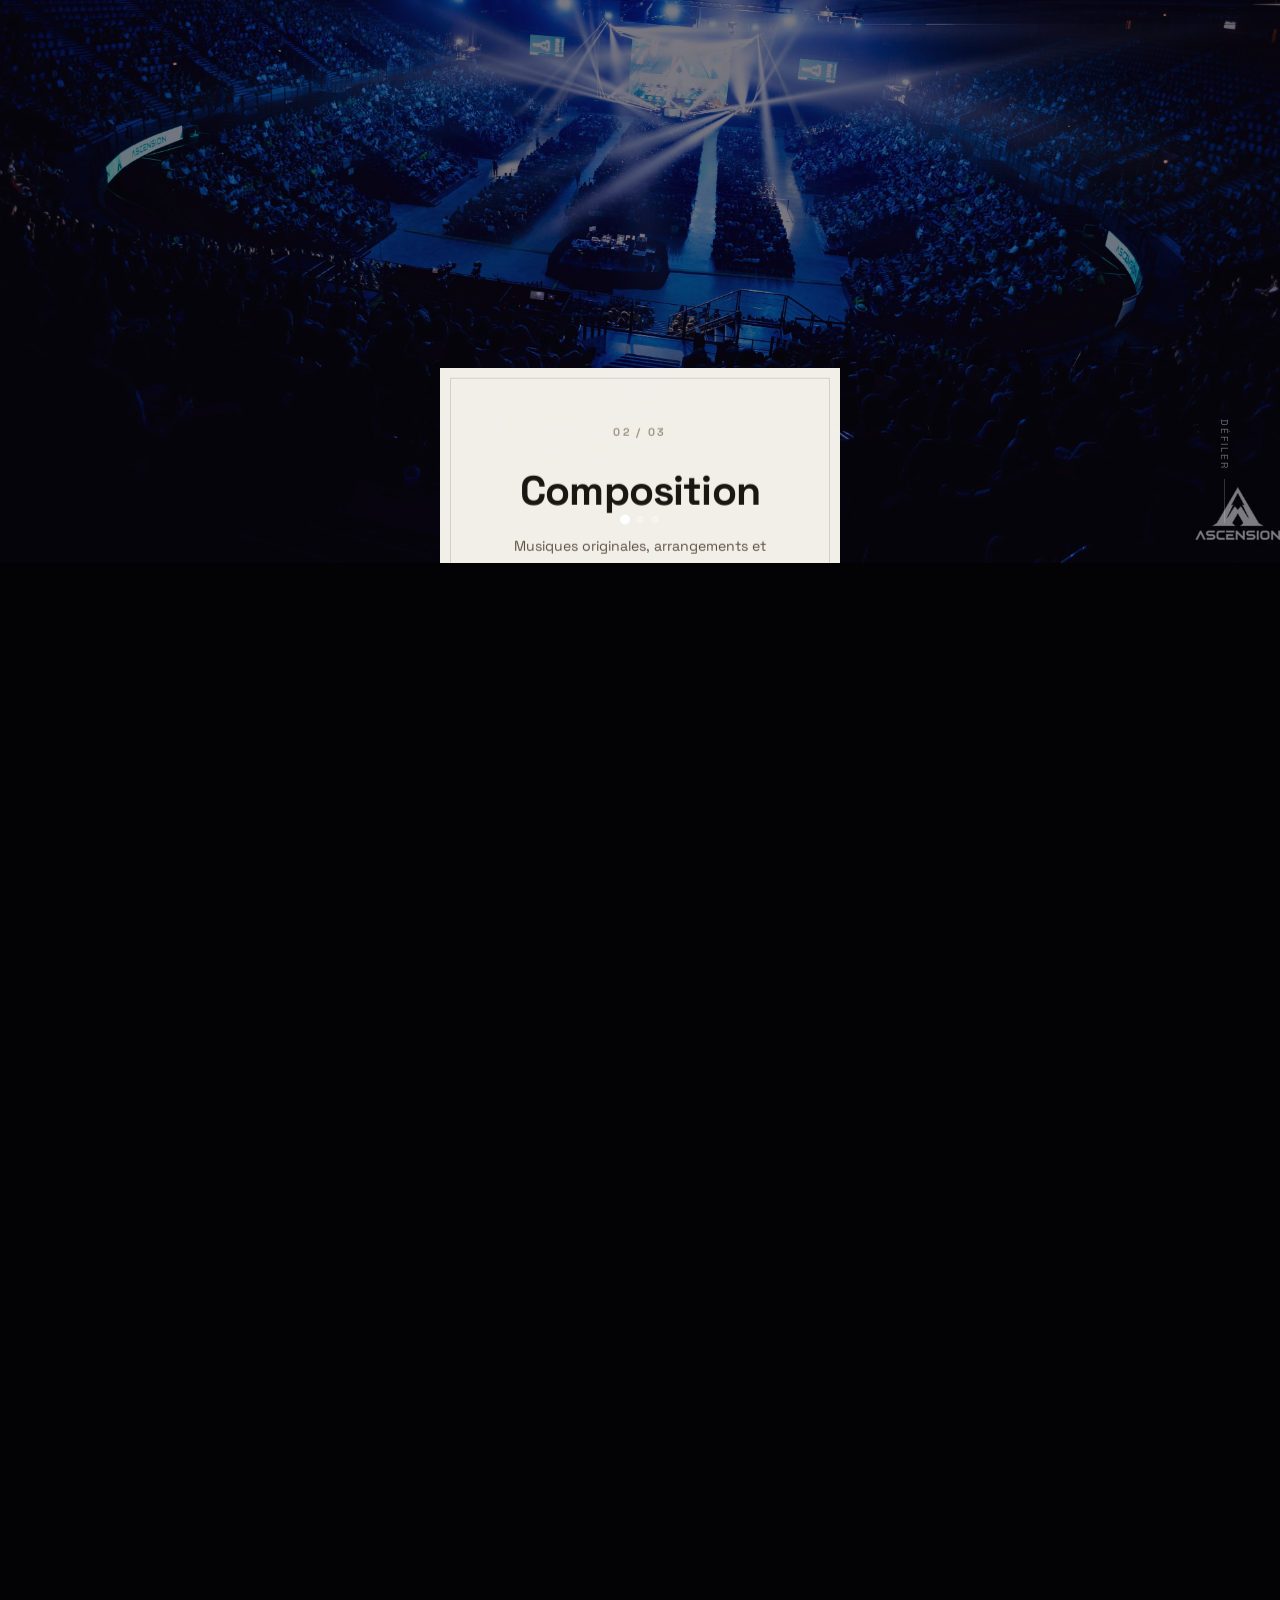
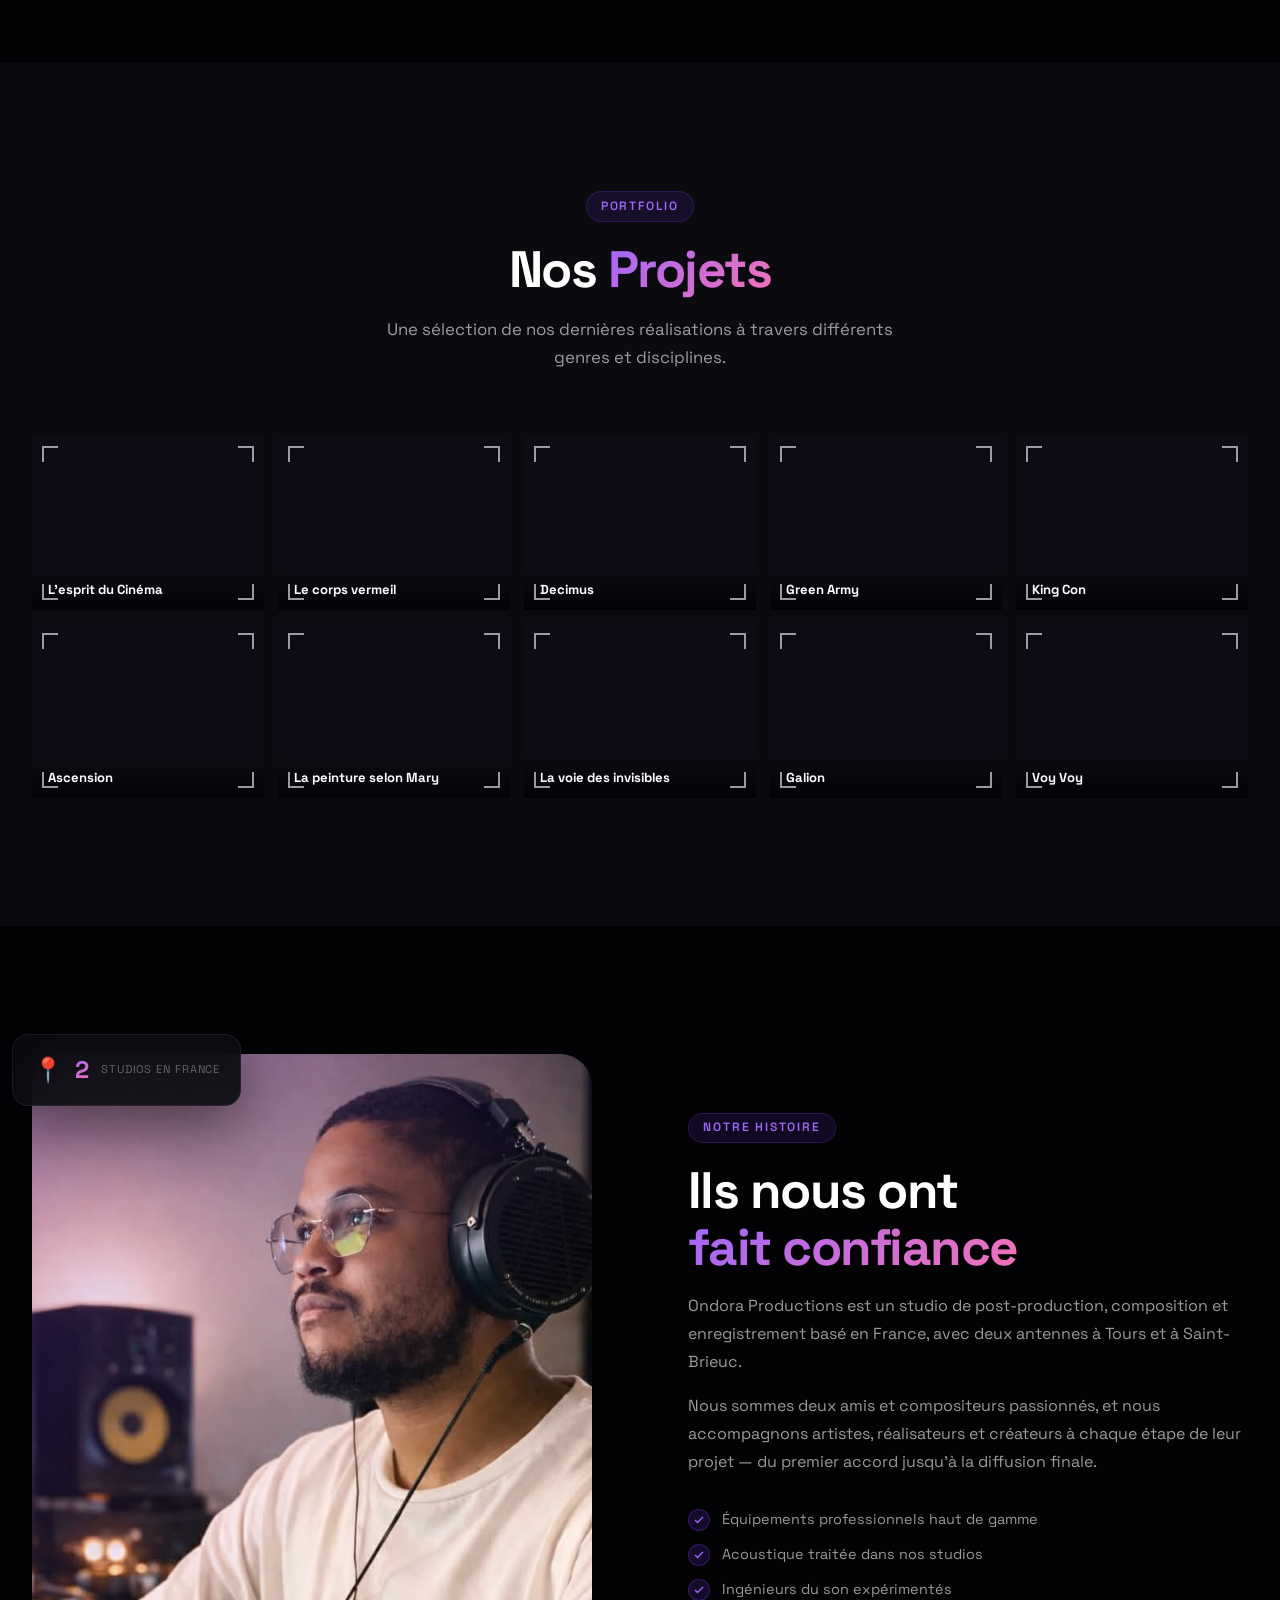
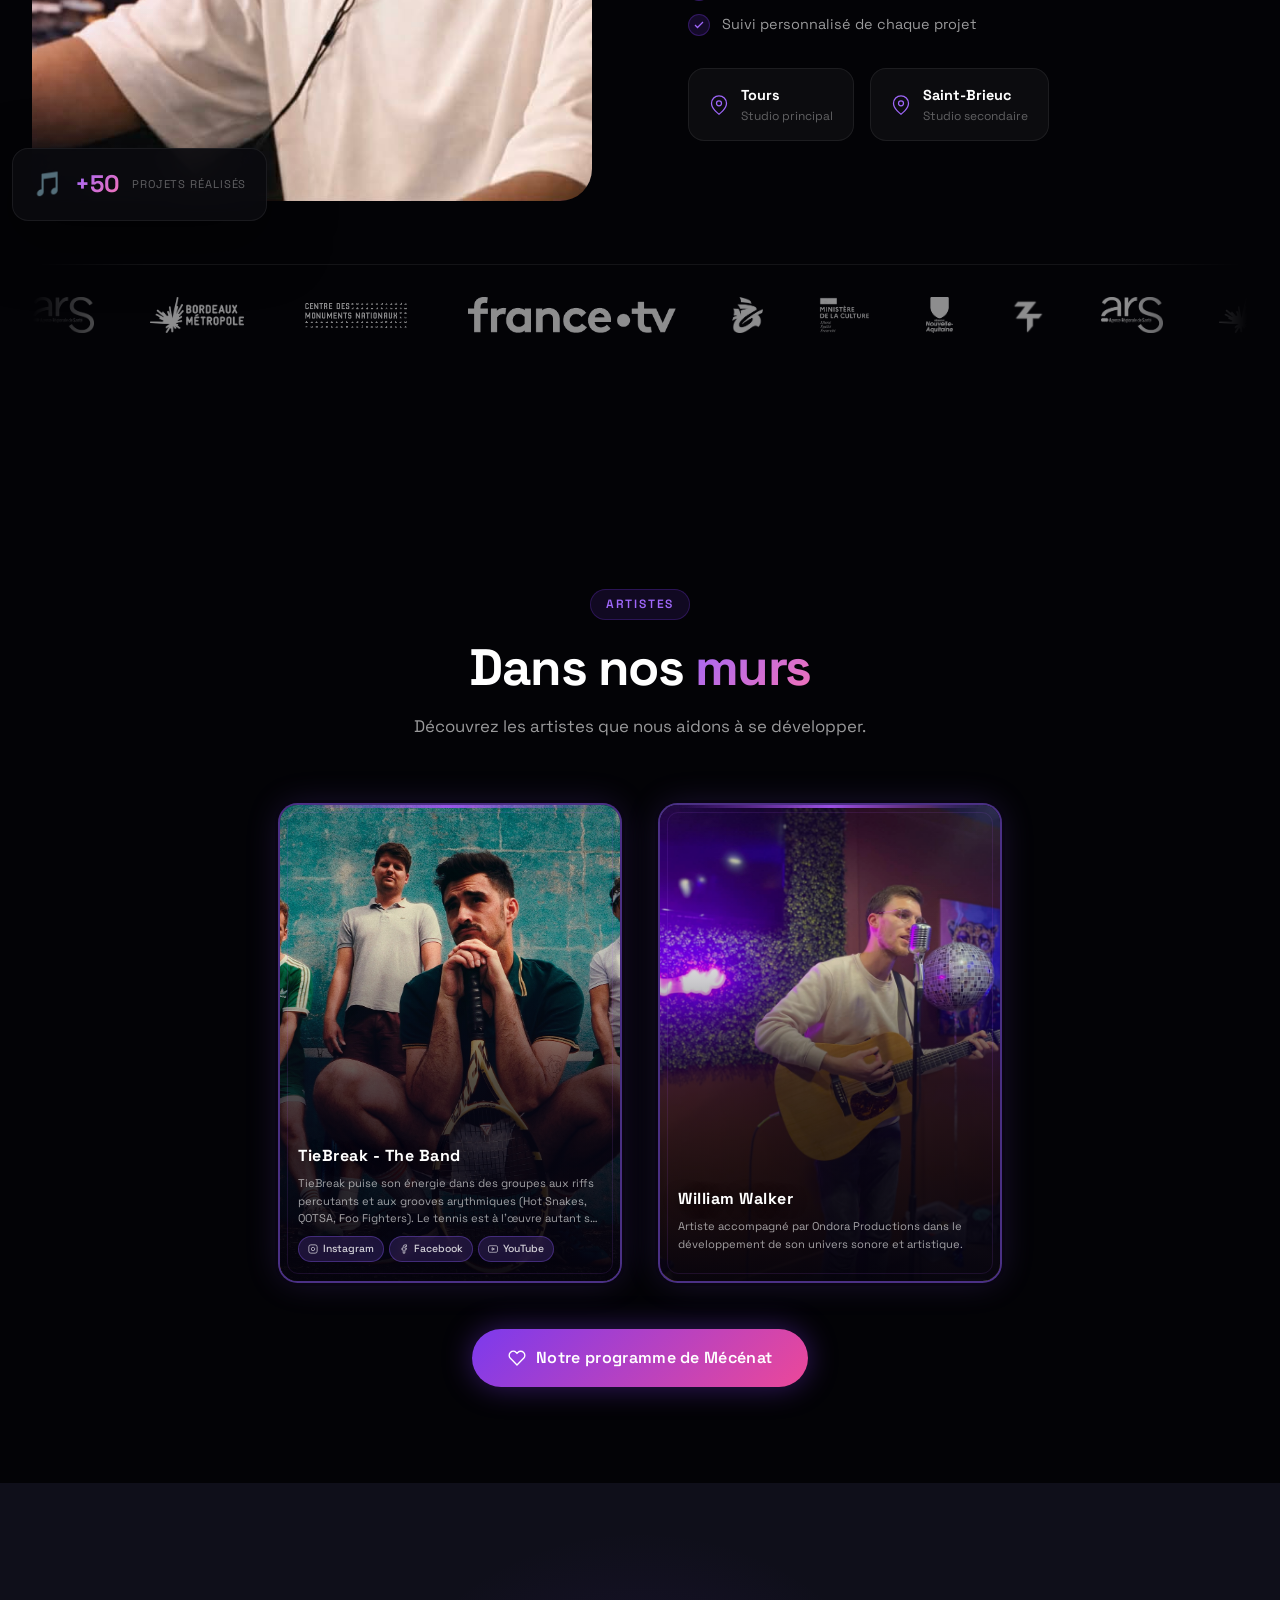
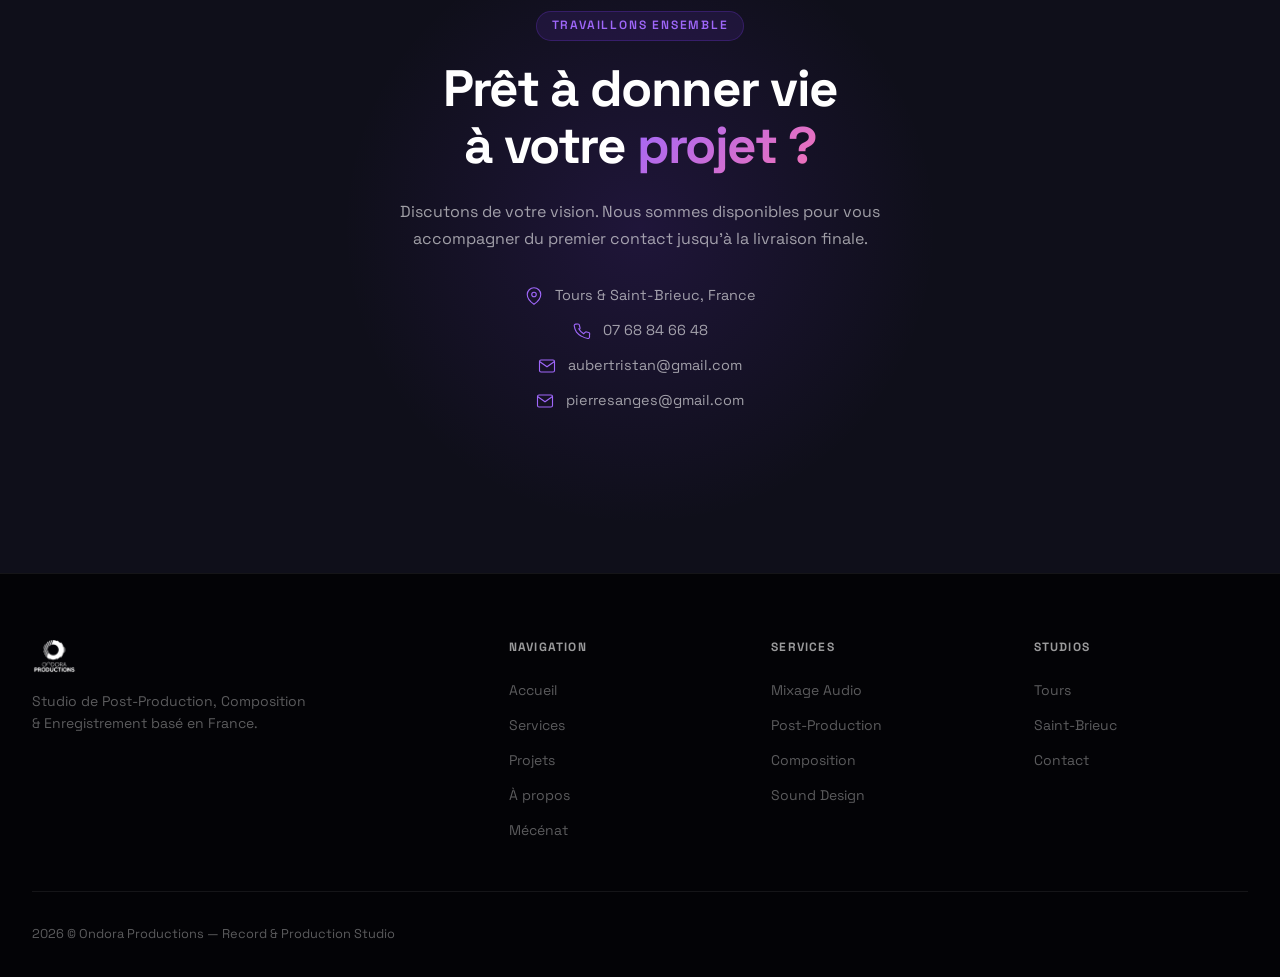
==== commit 071758e7: "Modifie le sous-titre hero : "films" et "son original" https://claude.ai/code/session_01XY5aNpeYLnJs" ====
--- a/ondora-refonte/index.html
+++ b/ondora-refonte/index.html
@@ -88,7 +88,7 @@
     <div class="hero-bottom">
       <p class="hero-desc">
         Studio de Post-Production, Composition &amp; Enregistrement.<br />
-        Donnez vie à vos créations avec un son professionnel.
+        Donnez vie à vos films avec un son original.
       </p>
       <div class="hero-actions">
         <a href="#projets" class="btn btn--primary">Voir nos projets</a>
--- a/ondora-refonte/style.css
+++ b/ondora-refonte/style.css
@@ -1613,6 +1613,47 @@
     font-size: clamp(2.5rem, 10vw, 4rem);
   }
 
+  /* ── Services — layout classique sur mobile ── */
+  .services-scroll-zone {
+    height: auto;
+  }
+
+  .services {
+    position: relative;
+    height: auto;
+    overflow: visible;
+    padding: 5rem 1.5rem 4rem;
+  }
+
+  .services-ghost,
+  .svc-nav-dots,
+  .svc-scroll-hint {
+    display: none;
+  }
+
+  .svc-cards-wrap {
+    position: relative;
+    overflow: visible;
+    display: flex;
+    flex-direction: column;
+    align-items: center;
+    gap: 2rem;
+    padding: 2rem 0;
+  }
+
+  .svc-card {
+    position: relative;
+    width: 100%;
+    max-width: 420px;
+    transform: none !important;
+  }
+
+  .svc-card-frame {
+    padding: 2.5rem 1.75rem;
+  }
+
+  /* ── Fin Services mobile ── */
+
   .services-grid {
     grid-template-columns: 1fr;
   }
@@ -1718,8 +1759,8 @@
 /* ── Carte style TCG portrait ── */
 .dnm-card {
   position: relative;
-  width: 300px;
-  height: 420px;
+  width: 340px;
+  height: 476px;
   border-radius: 1.1rem;
   overflow: hidden;
   cursor: pointer;
@@ -2210,10 +2251,11 @@
   overflow: hidden;
   border: 1px solid rgba(139,92,246,0.2);
   box-shadow: 0 20px 60px rgba(0,0,0,0.5), 0 0 40px rgba(139,92,246,0.08);
+  aspect-ratio: 4/3;
 }
 
 .mecena-img-wrap--large {
-  aspect-ratio: 3/4;
+  aspect-ratio: 4/3;
 }
 
 .mecena-img-wrap img {
@@ -2221,6 +2263,36 @@
   height: 100%;
   object-fit: cover;
   object-position: center top;
+}
+
+.mecena-artist-socials {
+  display: flex;
+  justify-content: center;
+  gap: 1.25rem;
+  margin-top: 1rem;
+}
+
+.mecena-social-link {
+  display: flex;
+  align-items: center;
+  gap: 0.45rem;
+  font-size: 0.85rem;
+  color: var(--text-muted);
+  text-decoration: none;
+  transition: color 0.2s;
+}
+
+.mecena-social-link svg {
+  stroke: var(--purple-2);
+  transition: stroke 0.2s;
+}
+
+.mecena-social-link:hover {
+  color: #fff;
+}
+
+.mecena-social-link:hover svg {
+  stroke: #fff;
 }
 
 .mecena-img-caption {
@@ -2361,9 +2433,41 @@
 }
 
 .mecena-cta-sub {
-  font-size: 0.82rem;
+  font-size: 1rem;
   color: var(--text-muted);
+  margin: 0 0 1.5rem;
+}
+
+.mecena-contact-list {
+  list-style: none;
+  padding: 0;
   margin: 0;
+  display: flex;
+  flex-direction: column;
+  gap: 0.75rem;
+}
+
+.mecena-contact-list li {
+  display: flex;
+  align-items: center;
+  gap: 0.65rem;
+  font-size: 0.95rem;
+  color: var(--text-muted);
+}
+
+.mecena-contact-list li svg {
+  flex-shrink: 0;
+  stroke: var(--purple-2);
+}
+
+.mecena-contact-list a {
+  color: var(--text-muted);
+  text-decoration: none;
+  transition: color 0.2s;
+}
+
+.mecena-contact-list a:hover {
+  color: #fff;
 }
 
 /* ── Responsive ── */
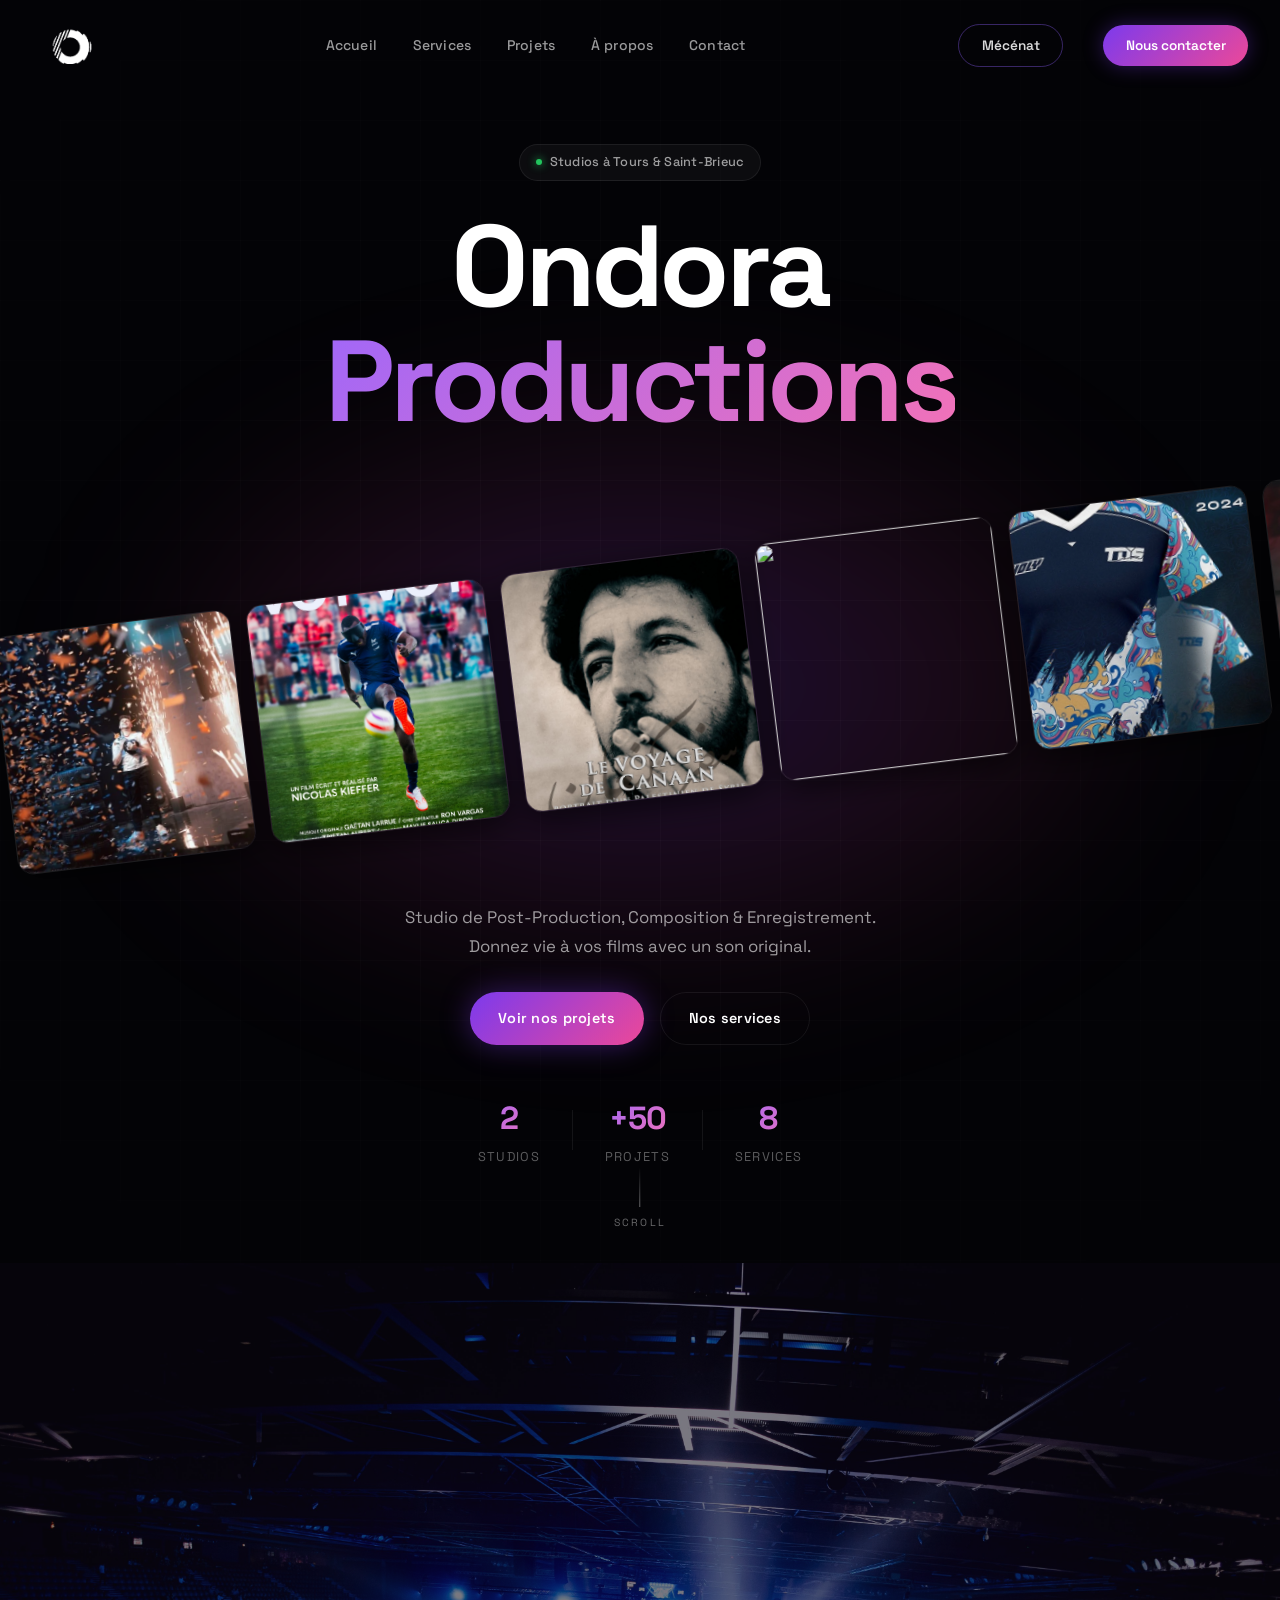
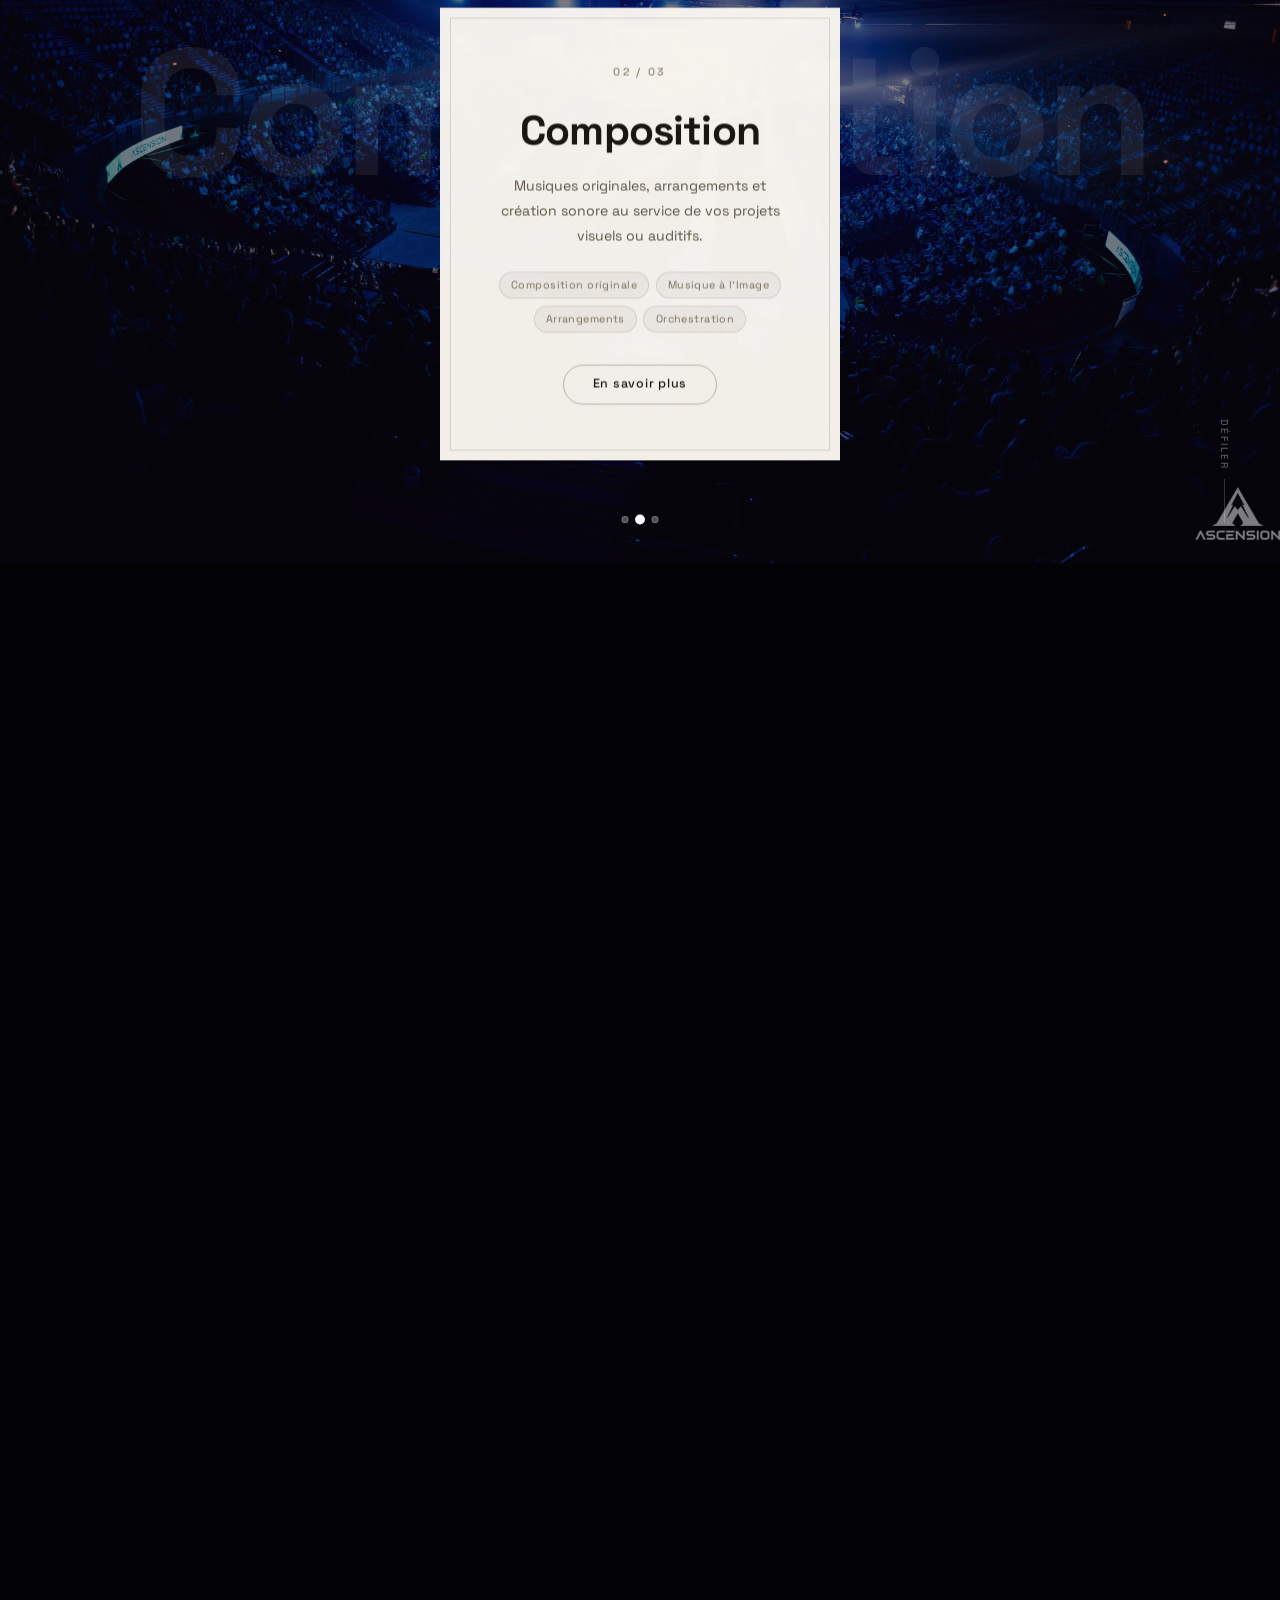
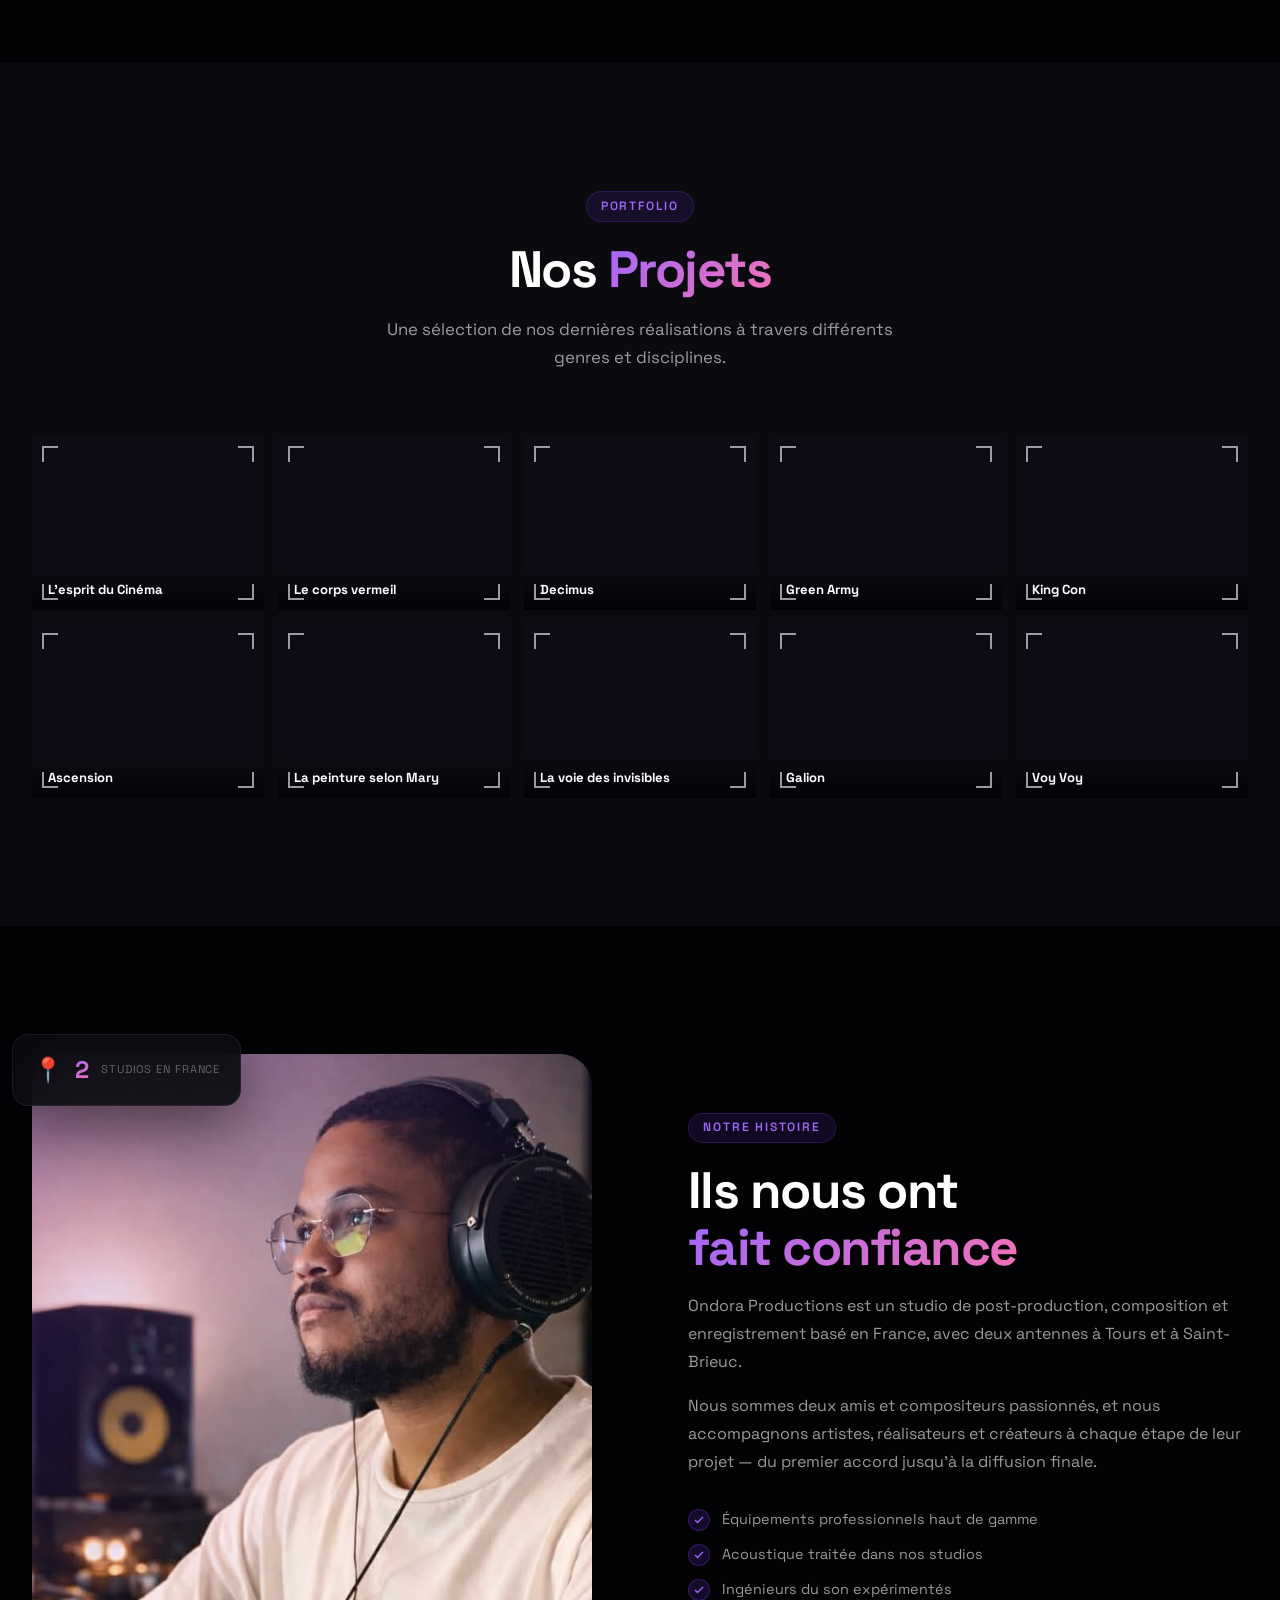
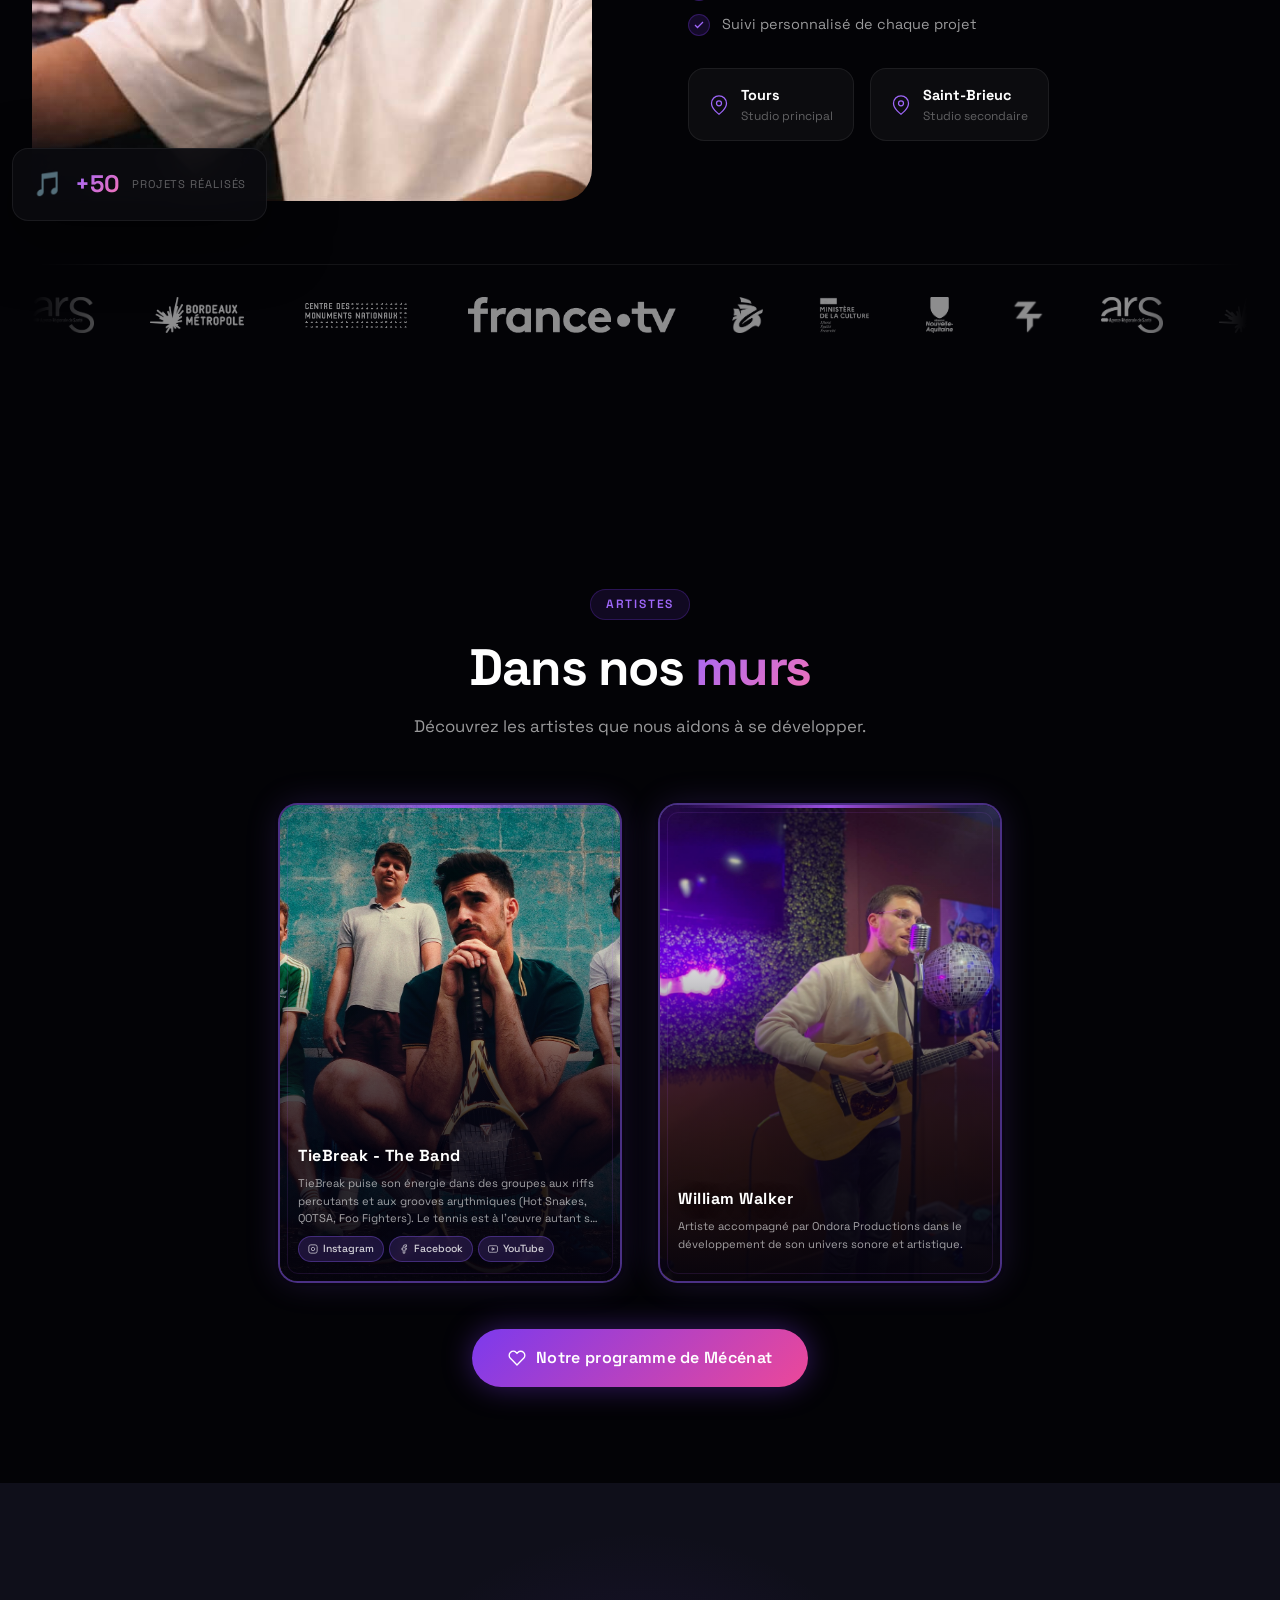
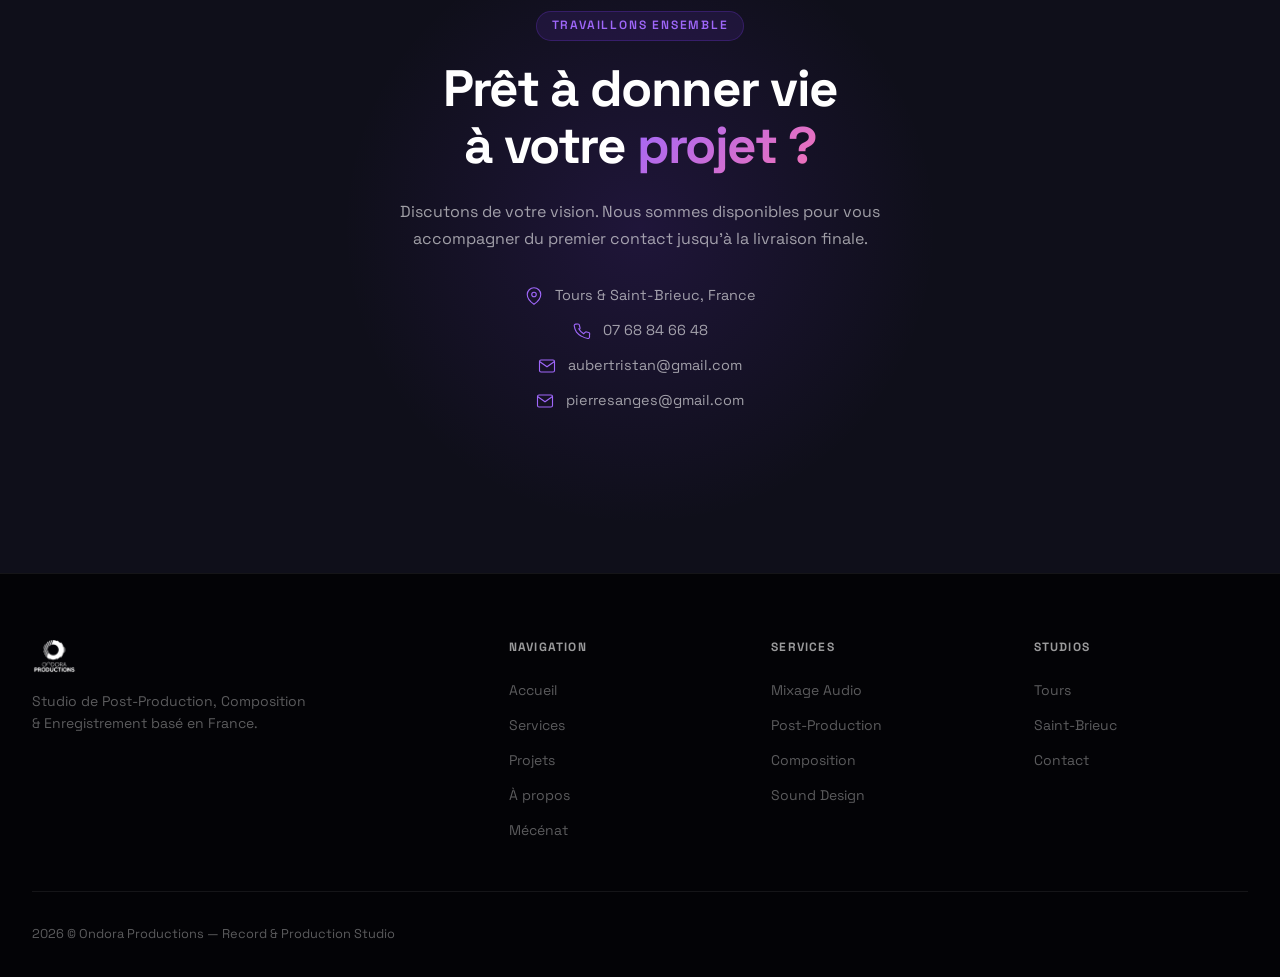
==== commit 41f455c3: "Raccourcit la description de la carte Post-Production https://claude.ai/code/session_01XY5aNpeYLnJsg" ====
--- a/ondora-refonte/index.html
+++ b/ondora-refonte/index.html
@@ -140,7 +140,7 @@
           <div class="svc-card-frame">
             <span class="svc-card-num">01 / 03</span>
             <h3 class="svc-card-title">Post-Production</h3>
-            <p class="svc-card-desc">Mixage, mastering et finalisation sonore. Chaque fréquence travaillée pour un résultat professionnel et immersif.</p>
+            <p class="svc-card-desc">Mixage, mastering et finalisation sonore.</p>
             <div class="svc-card-tags">
               <span>Mixage Audio</span>
               <span>Mastering</span>
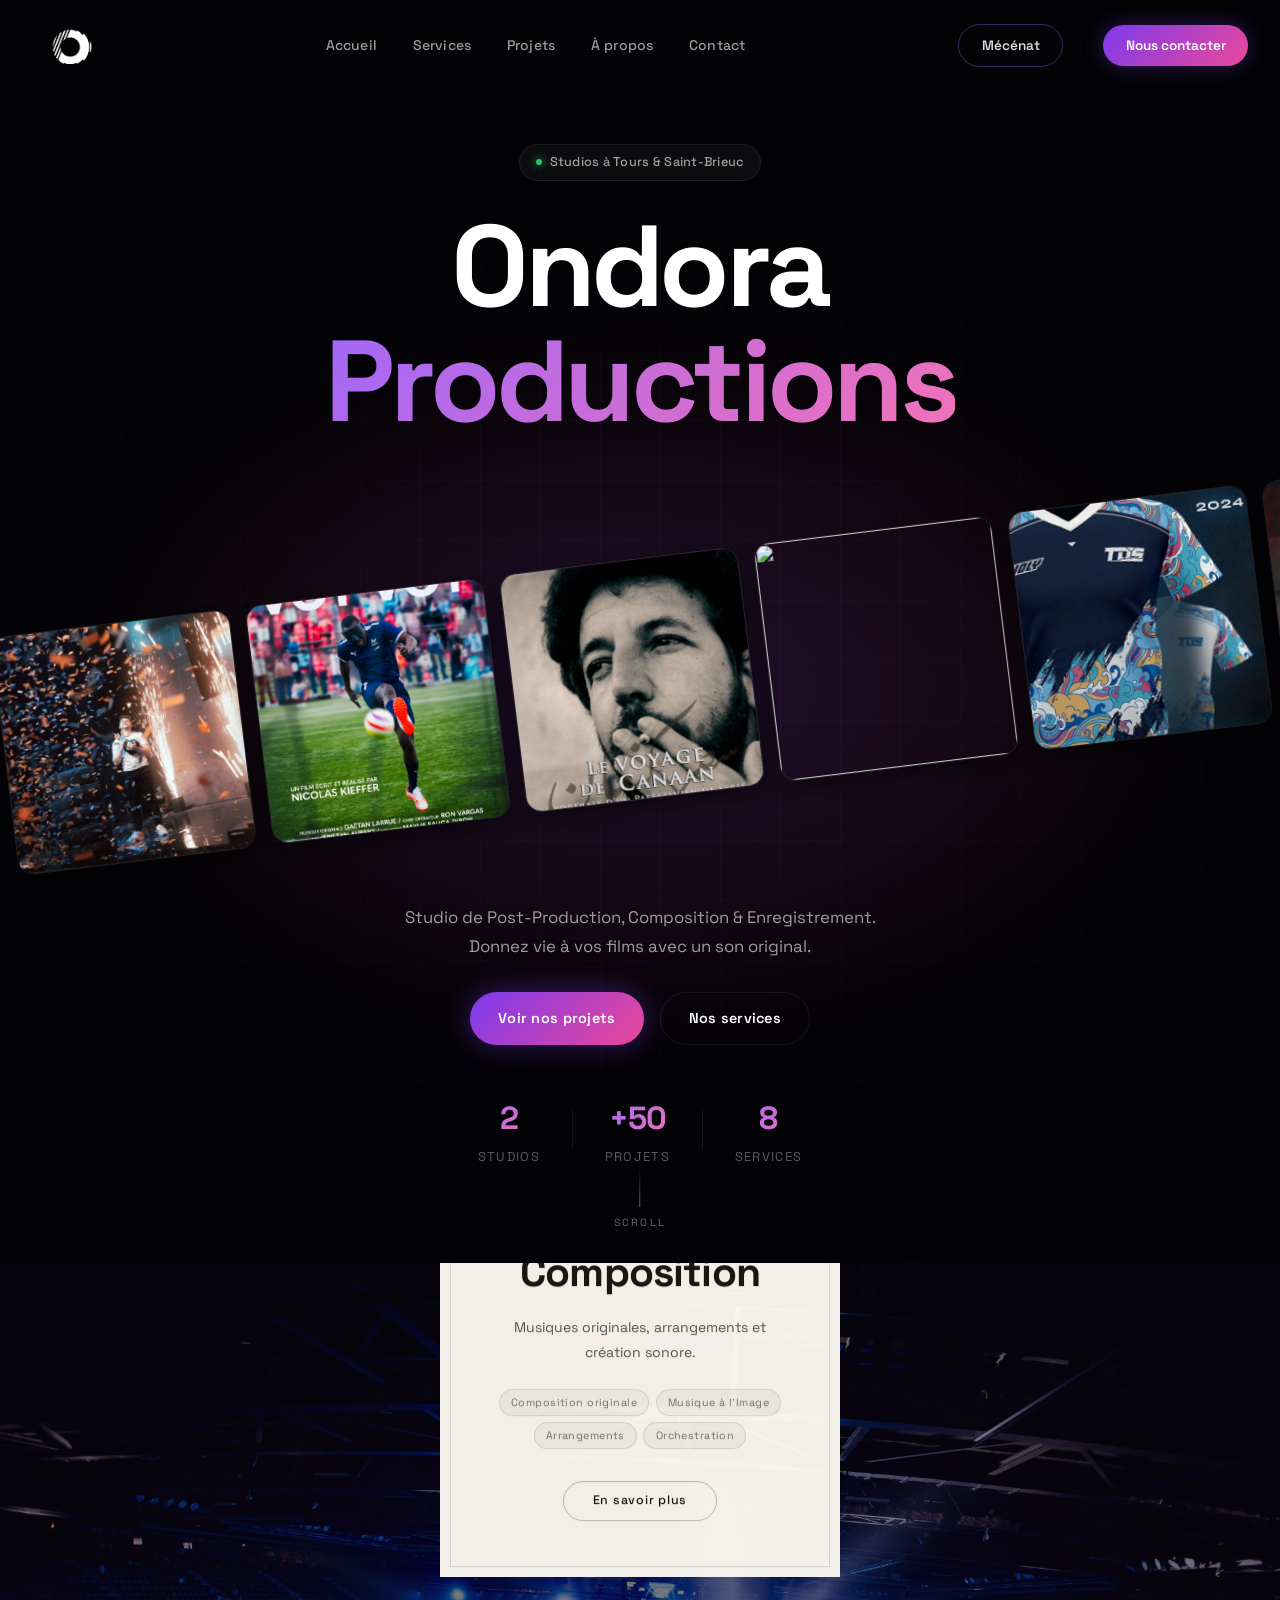
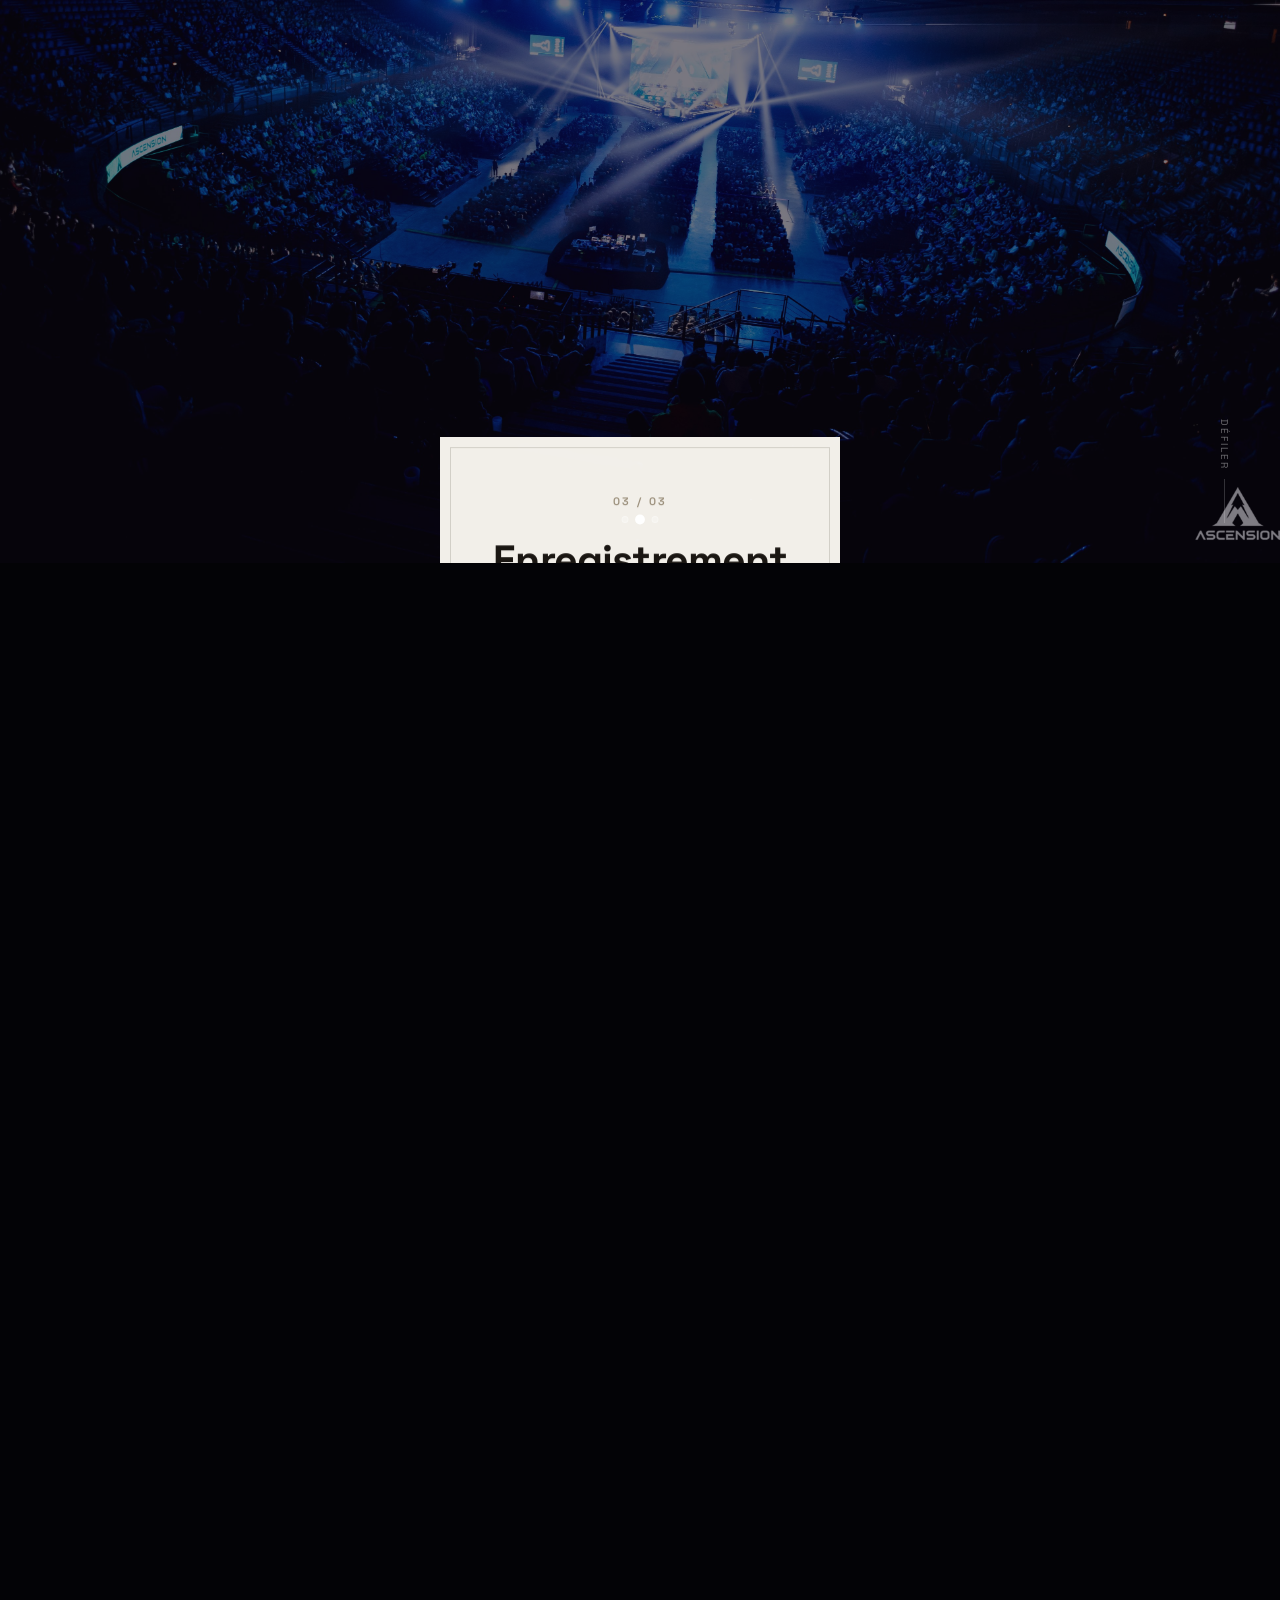
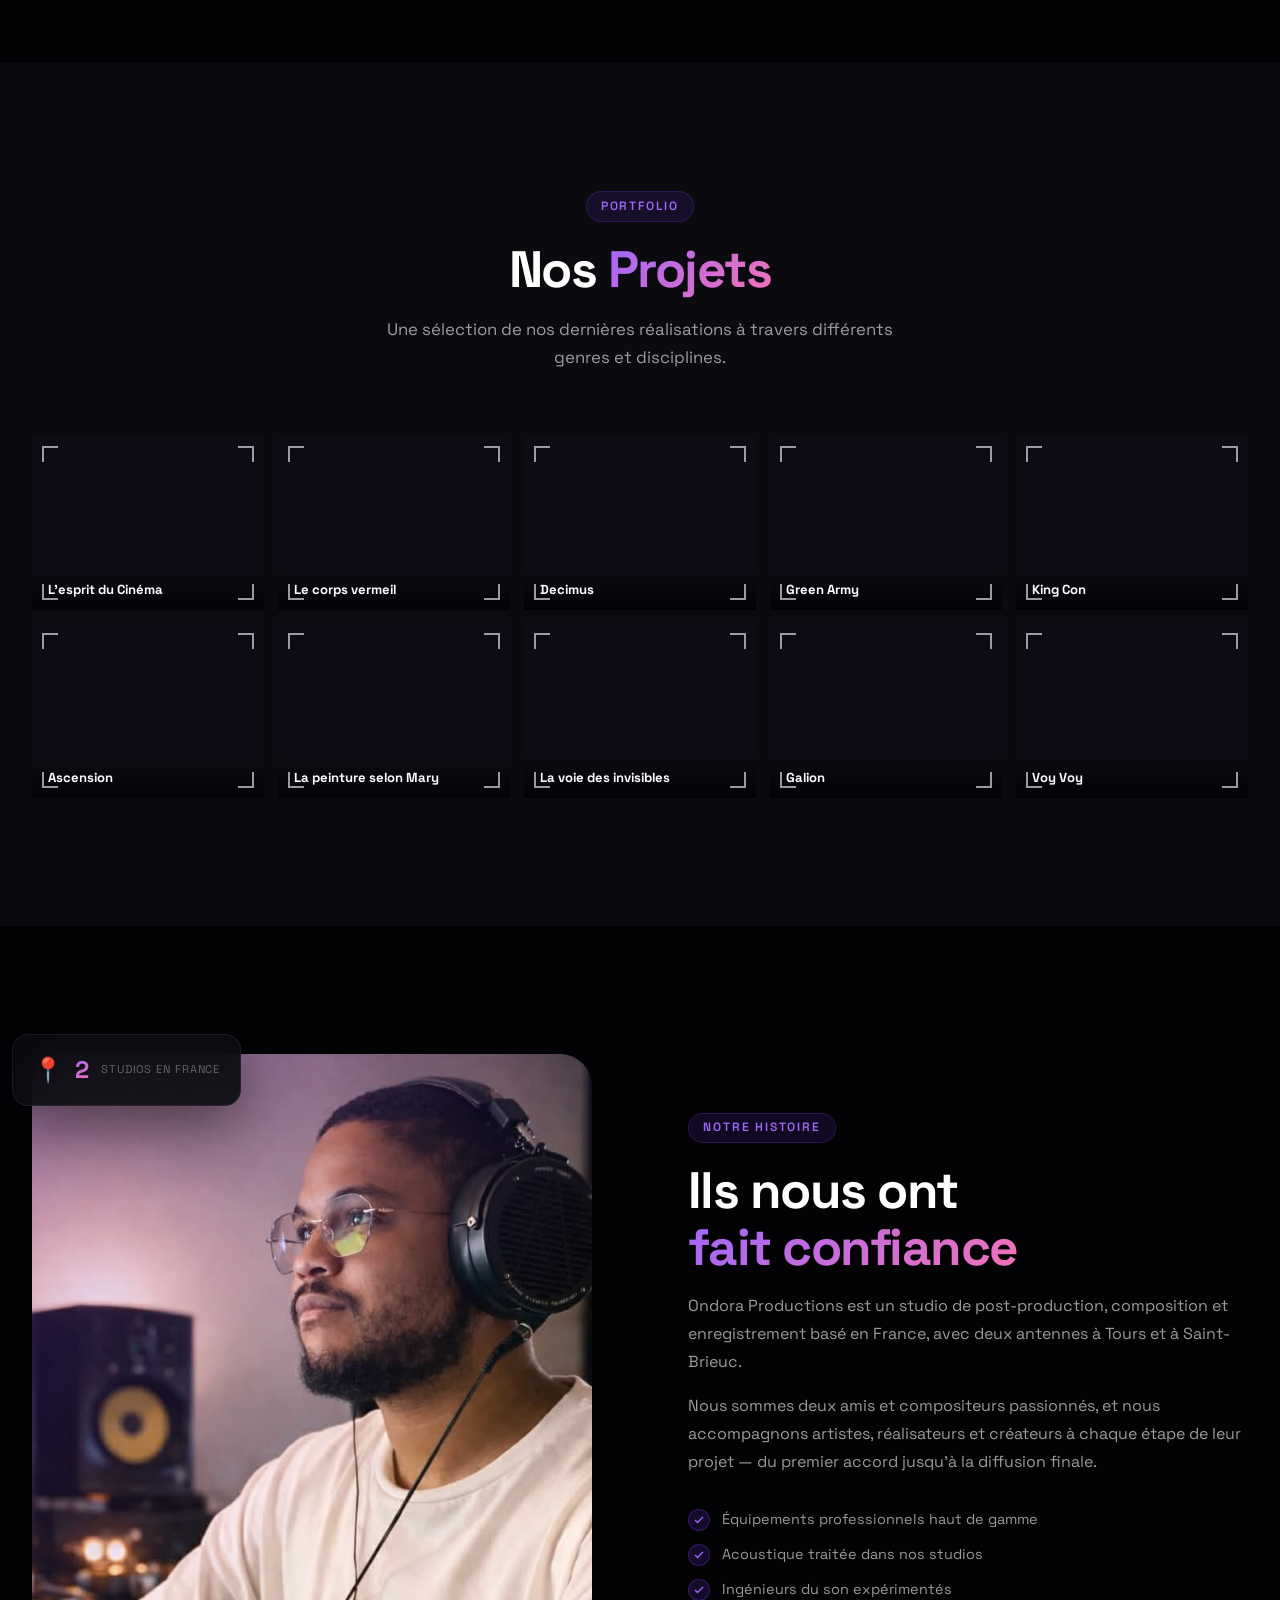
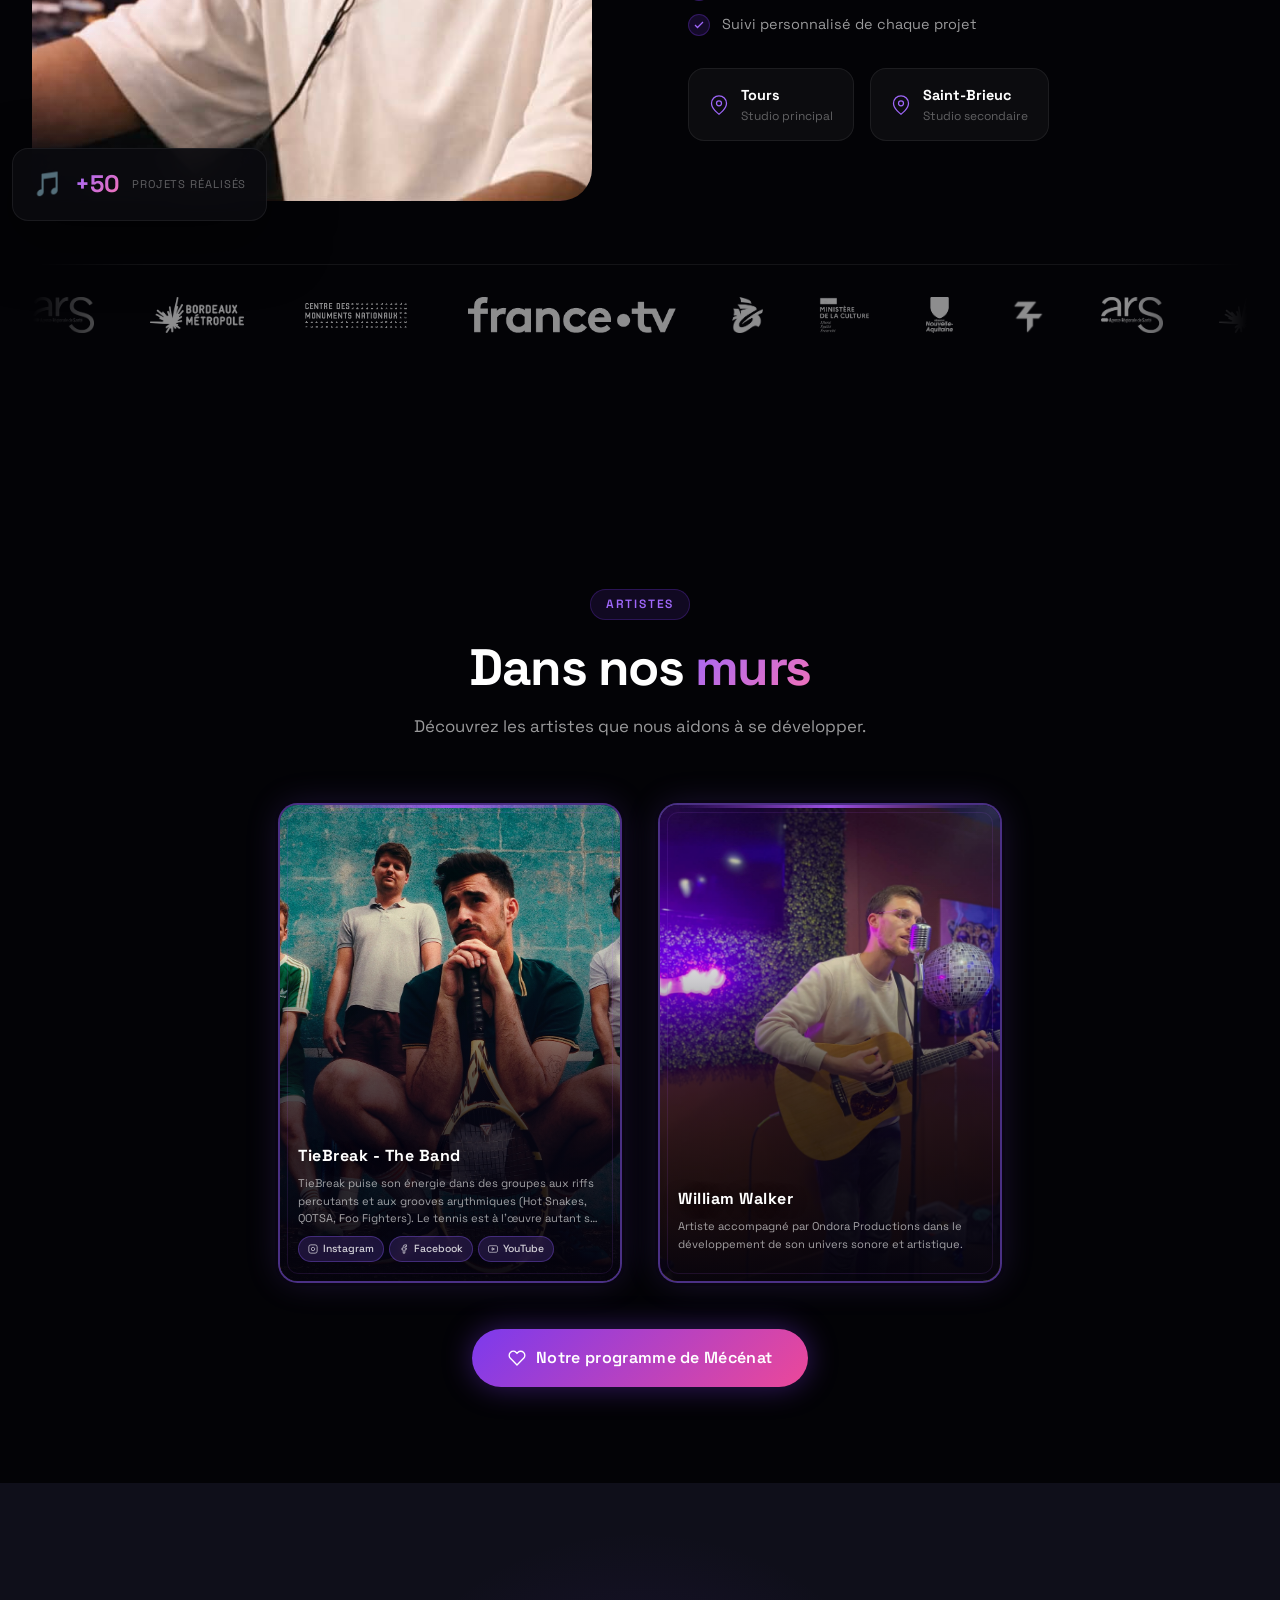
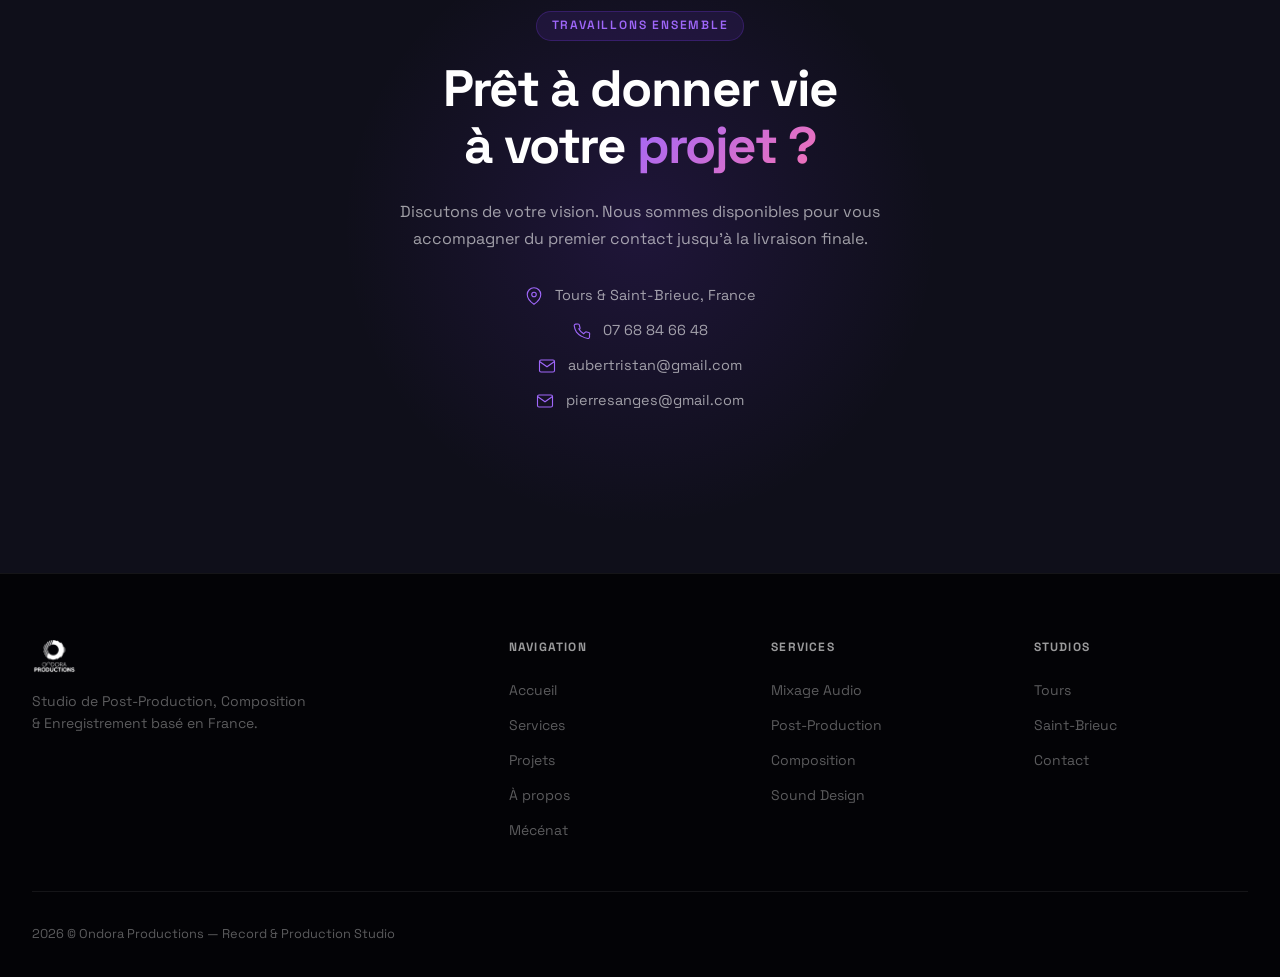
==== commit 57cc098f: "Raccourcit la description de la carte Composition https://claude.ai/code/session_01XY5aNpeYLnJsgYKDm" ====
--- a/ondora-refonte/index.html
+++ b/ondora-refonte/index.html
@@ -156,7 +156,7 @@
           <div class="svc-card-frame">
             <span class="svc-card-num">02 / 03</span>
             <h3 class="svc-card-title">Composition</h3>
-            <p class="svc-card-desc">Musiques originales, arrangements et création sonore au service de vos projets visuels ou auditifs.</p>
+            <p class="svc-card-desc">Musiques originales, arrangements et création sonore.</p>
             <div class="svc-card-tags">
               <span>Composition originale</span>
               <span>Musique à l'Image</span>
